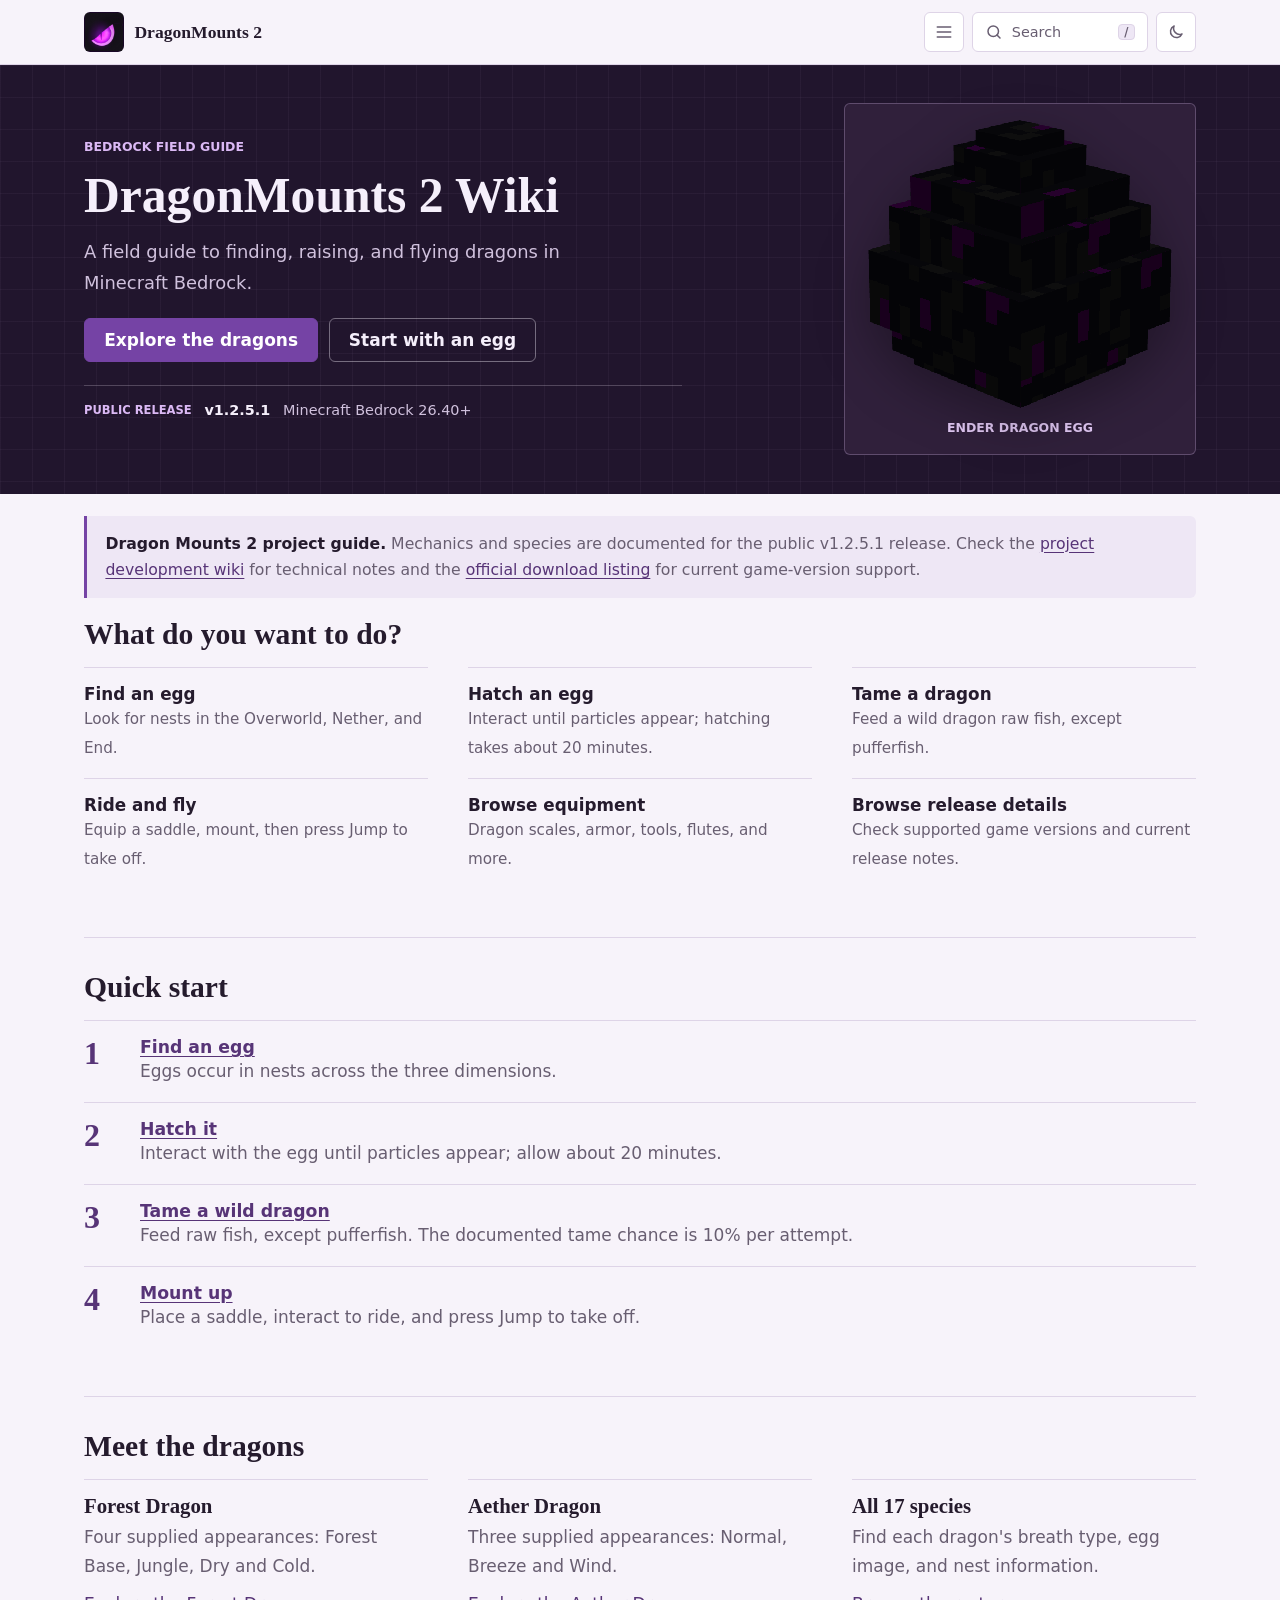
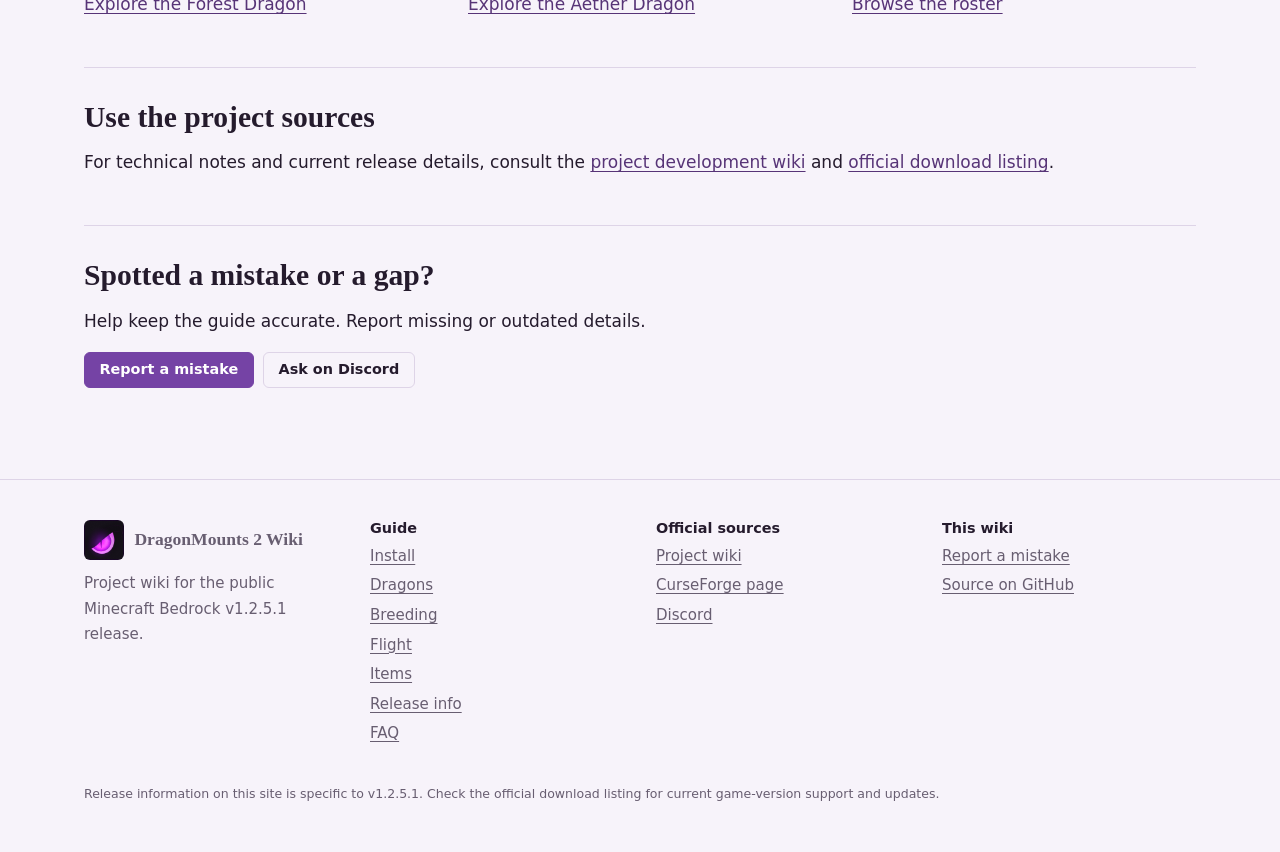
==== index.html @ d6474c30 "j" ====
<!DOCTYPE html>
<html lang="en-GB">
<head>
<meta charset="utf-8">
<meta name="viewport" content="width=device-width, initial-scale=1, viewport-fit=cover">
<title>DragonMounts 2 Wiki</title>
<meta name="description" content="Dragon Mounts 2 Bedrock 1.2.5.1 quick guide: find eggs, hatch and tame dragons, ride, and browse equipment.">
<meta name="theme-color" content="#21152d">
<link rel="icon" href="textures/pack_icon.png" type="image/png">

<script>try{var t=localStorage.getItem("dm2-theme");if(t==="dark"||t==="light")document.documentElement.setAttribute("data-theme",t)}catch(x){}</script>
<link rel="stylesheet" href="assets/style.css">
</head>
<body>
<a class="skip" href="#main">Skip to content</a>
<svg width="0" height="0" style="position:absolute" aria-hidden="true"><defs>
<symbol id="head" viewBox="0 0 160 120"><path d="M58 40C44 28 28 22 10 24c14 6 26 16 34 30z"/><path d="M80 38C70 22 56 12 40 8c12 10 20 24 24 38z"/><path d="M28 90C20 66 34 44 62 40c22-4 50 4 78 22 10 6 8 16-2 18l-26 2c-6 12-22 16-36 12-14 8-30 4-48-4z"/><path d="M30 92l-14 14 22-6zM46 98l-6 16 18-12z"/><path d="M86 52c10-8 26-4 36 6-12 2-26 0-36-6z" style="fill:var(--eyec,#fff)"/><ellipse cx="104" cy="55" rx="2.6" ry="5.5" transform="rotate(-62 104 55)" style="fill:#05090d"/><circle cx="138" cy="66" r="2" style="fill:var(--eyec,#fff)"/><path d="M82 80l50-8" fill="none" stroke="var(--eyec,#fff)" stroke-width="2" stroke-linecap="round"/></symbol>
<symbol id="i-core" viewBox="0 0 24 24"><circle cx="12" cy="12" r="8"/><path d="M12 7.5l3.5 4.5-3.5 4.5L8.5 12z"/></symbol>
<symbol id="i-scepter" viewBox="0 0 24 24"><path d="M4 20l9-9"/><path d="M17 3l4 4-4 4-4-4z"/></symbol>
<symbol id="i-flute" viewBox="0 0 24 24"><path d="M3 17L17 3l4 4L7 21z"/><path d="M9 15v.01M12 12v.01M15 9v.01"/></symbol>
<symbol id="i-shears" viewBox="0 0 24 24"><circle cx="6" cy="6" r="2.5"/><circle cx="6" cy="18" r="2.5"/><path d="M8 7.5L21 17M8 16.5L21 7"/></symbol>
<symbol id="i-chest" viewBox="0 0 24 24"><path d="M8 3L3 7l2 5 3-1v10h8V11l3 1 2-5-5-4c-1 2-2 3-4 3S9 5 8 3z"/></symbol>
<symbol id="i-feather" viewBox="0 0 24 24"><path d="M20 4C10 4 5 9 5 15l-2 6M5 16c7 0 13-4 15-12-4 2-8 2-11 5"/></symbol>
<symbol id="i-bone" viewBox="0 0 24 24"><path d="M8.5 15.5l7-7"/><circle cx="6.5" cy="14.5" r="2.2"/><circle cx="9.5" cy="17.5" r="2.2"/><circle cx="14.5" cy="6.5" r="2.2"/><circle cx="17.5" cy="9.5" r="2.2"/></symbol>
<symbol id="i-scale" viewBox="0 0 24 24"><path d="M12 3c4 0 8 3 8 8 0 5-4 9-8 10-4-1-8-5-8-10 0-5 4-8 8-8z"/><path d="M12 7v10"/></symbol>
<symbol id="i-disc" viewBox="0 0 24 24"><circle cx="12" cy="12" r="9"/><circle cx="12" cy="12" r="2.5"/><path d="M12 5a7 7 0 0 1 7 7"/></symbol>
<symbol id="i-egg" viewBox="0 0 24 24"><path d="M12 3c4 0 7 6 7 11 0 4-3 7-7 7s-7-3-7-7c0-5 3-11 7-11z"/><path d="M7.5 14c3 1.5 6 1.5 9 0"/></symbol>
<symbol id="i-wing" viewBox="0 0 24 24"><path d="M2 19C3 10 9 5 22 4c-1 4-3 6-6 7 2 0 3 0 5 0-2 4-6 6-10 6 1 0 2 0 3-1-4 0-8 1-12 3z"/></symbol>
<symbol id="i-follow" viewBox="0 0 24 24"><circle cx="6" cy="12" r="2.5"/><circle cx="17" cy="12" r="2.5"/><path d="M9 12h5M12 9l3 3-3 3"/></symbol>
</defs></svg>
<header class="site"><div class="wrap bar">
<a class="brand" href="index.html" aria-label="DragonMounts 2 Wiki, home"><img class="mark" src="textures/pack_icon.png" alt=""><span>DragonMounts 2</span></a>
<div class="tools">
<button class="ibtn menu-toggle" id="nav-toggle" type="button" aria-label="Open guide menu" aria-controls="nav-drawer" aria-expanded="false"><svg class="ico" viewBox="0 0 24 24" aria-hidden="true"><path d="M4 6h16M4 12h16M4 18h16"/></svg></button>
<button class="sbtn" id="sbtn" type="button" aria-label="Search the wiki"><svg class="ico" viewBox="0 0 24 24" aria-hidden="true"><circle cx="11" cy="11" r="7"/><path d="M20 20l-4-4"/></svg><span>Search</span><kbd>/</kbd></button>
<button class="ibtn" id="theme" type="button" aria-label="Switch between light and dark mode"><svg class="ico moon" viewBox="0 0 24 24" aria-hidden="true"><path d="M20 14.5A8 8 0 0 1 9.5 4a8 8 0 1 0 10.5 10.5z"/></svg><svg class="ico sun" viewBox="0 0 24 24" aria-hidden="true"><circle cx="12" cy="12" r="4"/><path d="M12 2v2M12 20v2M2 12h2M20 12h2M5 5l1.5 1.5M17.5 17.5L19 19M5 19l1.5-1.5M17.5 6.5L19 5"/></svg></button>
</div></div></header>
<dialog class="nav-drawer" id="nav-drawer" aria-labelledby="nav-title">
<div class="drawer-head"><b id="nav-title">Explore the wiki</b><button class="ibtn" id="nav-close" type="button" aria-label="Close guide menu"><svg class="ico" viewBox="0 0 24 24" aria-hidden="true"><path d="m6 6 12 12M18 6 6 18"/></svg></button></div>
<nav class="drawer-section" aria-label="Guide pages"><h2>Guides</h2><ul><li><a href="index.html" aria-current="page">Overview</a></li><li><a href="install.html">Install</a></li><li><a href="dragons.html">Dragons</a></li><li><a href="breeding.html">Breeding</a></li><li><a href="flight.html">Flight</a></li><li><a href="items.html">Items</a></li><li><a href="changelog.html">Release info</a></li><li><a href="faq.html">FAQ</a></li></ul></nav>
<section class="drawer-section"><h2>On this page</h2><ul><li><a href="#tasks">Choose a guide</a></li><li><a href="#quick-start">Quick start</a></li><li><a href="#meet">Meet the dragons</a></li><li><a href="#sources">Project resources</a></li><li><a href="#help">Contribute</a></li></ul></section>
</dialog>
<main id="main">
<section class="home-hero">
<div class="wrap home-hero-inner">
<div class="home-hero-copy">
<p class="eyebrow">BEDROCK FIELD GUIDE</p>
<h1>DragonMounts 2 Wiki</h1>
<p class="lede">A field guide to finding, raising, and flying dragons in Minecraft Bedrock.</p>
<div class="hero-actions"><a class="btn" href="dragons.html#species">Explore the dragons</a><a class="btn ghost" href="breeding.html#hatching">Start with an egg</a></div>
<p class="hero-release"><span>PUBLIC RELEASE</span><b>v1.2.5.1</b><span>Minecraft Bedrock 26.40+</span></p>
</div>
<figure class="home-hero-art"><img src="textures/dragon.egg/dragonmounts2.dragon_egg_ender.png" alt="Ender Dragon egg from the Dragon Mounts 2 pack" width="512" height="512"><figcaption>ENDER DRAGON EGG</figcaption></figure>
</div>
</section>
<div class="wrap home-note"><p class="note"><strong>Dragon Mounts 2 project guide.</strong> Mechanics and species are documented for the public v1.2.5.1 release. Check the <a href="https://github.com/DragonMounts-Team/DragonMounts2-Bedrock/wiki">project development wiki</a> for technical notes and the <a href="https://www.curseforge.com/minecraft-bedrock/addons/dragon-mounts-2/files/all">official download listing</a> for current game-version support.</p></div>
<div class="wrap" style="padding-bottom:1rem">
<h2 id="tasks"><a class="anchor" href="#tasks" aria-label="Link to this section">#</a>What do you want to do?</h2>
<div class="tasks"><a href="dragons.html#species"><b>Find an egg</b><span>Look for nests in the Overworld, Nether, and End.</span></a><a href="breeding.html#hatching"><b>Hatch an egg</b><span>Interact until particles appear; hatching takes about 20 minutes.</span></a><a href="breeding.html#taming"><b>Tame a dragon</b><span>Feed a wild dragon raw fish, except pufferfish.</span></a><a href="flight.html#controls"><b>Ride and fly</b><span>Equip a saddle, mount, then press Jump to take off.</span></a><a href="items.html"><b>Browse equipment</b><span>Dragon scales, armor, tools, flutes, and more.</span></a><a href="https://www.curseforge.com/minecraft-bedrock/addons/dragon-mounts-2/files/all"><b>Browse release details</b><span>Check supported game versions and current release notes.</span></a></div>

<h2 id="quick-start"><a class="anchor" href="#quick-start" aria-label="Link to this section">#</a>Quick start</h2>
<ol class="path"><li><div><b><a href="dragons.html#species">Find an egg</a></b><span>Eggs occur in nests across the three dimensions.</span></div></li><li><div><b><a href="breeding.html#hatching">Hatch it</a></b><span>Interact with the egg until particles appear; allow about 20 minutes.</span></div></li><li><div><b><a href="breeding.html#taming">Tame a wild dragon</a></b><span>Feed raw fish, except pufferfish. The documented tame chance is 10% per attempt.</span></div></li><li><div><b><a href="flight.html#controls">Mount up</a></b><span>Place a saddle, interact to ride, and press Jump to take off.</span></div></li></ol>

<h2 id="meet"><a class="anchor" href="#meet" aria-label="Link to this section">#</a>Meet the dragons</h2>
<div class="three">
<div><h3>Forest Dragon</h3><p>Four supplied appearances: Forest Base, Jungle, Dry and Cold.</p><a href="dragons.html#forest">Explore the Forest Dragon</a></div>
<div><h3>Aether Dragon</h3><p>Three supplied appearances: Normal, Breeze and Wind.</p><a href="dragons.html#aether">Explore the Aether Dragon</a></div>
<div><h3>All 17 species</h3><p>Find each dragon's breath type, egg image, and nest information.</p><a href="dragons.html#species">Browse the roster</a></div>
</div>

<h2 id="sources"><a class="anchor" href="#sources" aria-label="Link to this section">#</a>Use the project sources</h2>
<p>For technical notes and current release details, consult the <a href="https://github.com/DragonMounts-Team/DragonMounts2-Bedrock/wiki">project development wiki</a> and <a href="https://www.curseforge.com/minecraft-bedrock/addons/dragon-mounts-2/files/all">official download listing</a>.</p>

<h2 id="help"><a class="anchor" href="#help" aria-label="Link to this section">#</a>Spotted a mistake or a gap?</h2>
<p>Help keep the guide accurate. Report missing or outdated details.</p>
<p class="cta" style="margin-top:1rem"><span data-link="issues" hidden><a class="btn sm" href="#">Report a mistake</a></span> <span data-link="discord" hidden><a class="btn sm ghost" href="#">Ask on Discord</a></span></p>
</div>
</main>
<footer class="foot"><div class="wrap">
<div class="footgrid">
<div><a class="brand" href="index.html"><img class="mark" src="textures/pack_icon.png" alt=""><span>DragonMounts 2 Wiki</span></a><p>Project wiki for the public Minecraft Bedrock v1.2.5.1 release.</p></div>
<div><h4>Guide</h4><ul><li><a href="install.html">Install</a></li><li><a href="dragons.html">Dragons</a></li><li><a href="breeding.html">Breeding</a></li><li><a href="flight.html">Flight</a></li><li><a href="items.html">Items</a></li><li><a href="changelog.html">Release info</a></li><li><a href="faq.html">FAQ</a></li></ul></div>
<div><h4>Official sources</h4><ul>
<li><a href="https://github.com/DragonMounts-Team/DragonMounts2-Bedrock/wiki">Project wiki</a></li>
<li data-link="curseforge" hidden><a href="#">CurseForge page</a></li>
<li data-link="discord" hidden><a href="#">Discord</a></li></ul></div>
<div><h4>This wiki</h4><ul>
<li data-link="issues" hidden><a href="#">Report a mistake</a></li>
<li data-link="repo" hidden><a href="#">Source on GitHub</a></li></ul></div>
</div>
<small>Release information on this site is specific to v1.2.5.1. Check the official download listing for current game-version support and updates.</small>
</div></footer>
<div id="sx" hidden><div class="sbox" role="dialog" aria-modal="true" aria-label="Search the wiki"><input id="sq" type="search" placeholder="Search dragons, eggs, taming, riding, equipment" aria-label="Search the wiki" autocomplete="off"><div id="sres"></div><div class="sfoot">Arrow keys to move, Enter to open, Esc to close</div></div></div>
<script src="assets/config.js"></script>
<script src="assets/data.js"></script>
<script src="assets/app.js"></script>
</body>
</html>
---- assets/style.css ----
/* DragonMounts 2 Wiki: shared styles. No external fonts or libraries. */
:root{
  --bg:#f7f3fa;--panel:#fff;--soft:#eee7f5;--fg:#251b2d;--mute:#685e71;--line:#ded4e7;
  --a:#7543a5;--on-a:#fff;--at:color-mix(in srgb,var(--a) 62%,var(--fg));
  --serif:"Iowan Old Style","Palatino Linotype",Palatino,"Book Antiqua",Georgia,serif;
  --sans:ui-sans-serif,system-ui,-apple-system,"Segoe UI",Roboto,"Helvetica Neue",Arial,sans-serif;
  --r:6px;--hh:64px;color-scheme:light;
}
@media (prefers-color-scheme:dark){:root:not([data-theme]){--bg:#17131c;--panel:#211b29;--soft:#2b2435;--fg:#eee8f5;--mute:#bdb2c9;--line:#42364e;--a:#c393ed;--on-a:#23172b;color-scheme:dark}}
:root[data-theme="light"]{color-scheme:light}
:root[data-theme="dark"]{--bg:#17131c;--panel:#211b29;--soft:#2b2435;--fg:#eee8f5;--mute:#bdb2c9;--line:#42364e;--a:#c393ed;--on-a:#23172b;color-scheme:dark}

*,*::before,*::after{box-sizing:border-box;transition:background-color .22s ease,color .22s ease,border-color .22s ease,box-shadow .22s ease}
html{scroll-behavior:smooth;scroll-padding-top:calc(var(--hh) + 1.25rem);-webkit-text-size-adjust:100%}
body{margin:0;background:var(--bg);color:var(--fg);font:400 1.0625rem/1.7 var(--sans);-webkit-font-smoothing:antialiased}
[hidden]{display:none!important}
a{color:var(--at);text-underline-offset:.18em}
a:hover{color:var(--fg)}
:focus-visible{outline:2px solid var(--a);outline-offset:3px;border-radius:3px}
h1,h2,h3{font-family:var(--serif);margin:0;line-height:1.15;letter-spacing:0}
h2,h3{position:relative}
h2{font-size:1.85rem;font-weight:700;margin:3rem 0 .9rem;padding-top:2rem;border-top:1px solid var(--line)}
h2:first-child{margin-top:0;padding-top:0;border-top:0}
h3{font-size:1.3rem;font-weight:700;margin:2rem 0 .5rem}
p{margin:.7rem 0}
ul,ol{padding-left:1.3rem}
li{margin:.25rem 0}
.wrap{width:100%;max-width:72rem;margin:0 auto;padding-inline:max(1.25rem,env(safe-area-inset-left)) max(1.25rem,env(safe-area-inset-right))}
.skip{position:absolute;left:-999px;top:0;z-index:100;background:var(--a);color:var(--on-a);padding:.7rem 1rem;border-radius:0 0 var(--r) 0;font-weight:600}
.skip:focus{left:0}
.anchor{position:absolute;left:-1.2em;width:1em;color:var(--mute);text-decoration:none;opacity:0;font-family:var(--sans);font-weight:400;font-size:.8em;transition:opacity .15s}
h2:hover .anchor,h3:hover .anchor,.anchor:focus-visible{opacity:1}
mark{background:var(--a);color:var(--on-a);border-radius:3px;padding:0 2px}
.mute{color:var(--mute)}
.nd{color:var(--mute);font-style:italic}

/* ---------- site header ---------- */
.site{position:sticky;top:0;z-index:30;padding-top:env(safe-area-inset-top,0px);background:var(--bg);border-bottom:1px solid var(--line)}
.bar{display:flex;align-items:center;gap:.5rem 1rem;flex-wrap:wrap;min-height:var(--hh)}
.brand{display:flex;align-items:center;gap:.65rem;text-decoration:none;color:var(--fg);font:700 1.1rem var(--serif);flex:none}
.mark{width:40px;height:40px;border-radius:6px;object-fit:cover;flex:none}
.tools{display:flex;align-items:center;gap:.5rem;margin-left:auto}
.menu-toggle svg{width:20px;height:20px}
.nav-drawer{position:fixed;inset:0 0 0 auto;margin:0 0 0 auto;width:min(23rem,calc(100vw - 1rem));height:100%;max-height:100dvh;border:0;border-left:1px solid var(--line);padding:1.25rem;background:var(--panel);color:var(--fg);box-shadow:-1rem 0 3rem rgba(0,0,0,.24);overflow-y:auto}
.nav-drawer::backdrop{background:rgba(13,7,19,.62)}
.drawer-head{display:flex;align-items:center;justify-content:space-between;gap:1rem;padding-bottom:1rem;border-bottom:1px solid var(--line)}
.drawer-head b{font:700 1.15rem var(--serif)}
.drawer-section{margin-top:1.25rem}
.drawer-section h2{margin:0 0 .45rem;padding:0;border:0;color:var(--mute);font:700 .78rem var(--sans)}
.drawer-section ul{list-style:none;margin:0;padding:0}
.drawer-section li{margin:0}
.drawer-section a{display:block;padding:.55rem .65rem;border-radius:4px;color:var(--mute);text-decoration:none}
.drawer-section a:hover,.drawer-section a[aria-current="page"]{background:var(--soft);color:var(--fg)}
.sbtn,.ibtn{display:inline-flex;align-items:center;gap:.55rem;min-height:40px;border:1px solid var(--line);background:var(--panel);color:var(--mute);border-radius:var(--r);font:500 .9rem var(--sans);cursor:pointer}
.sbtn{padding:0 .75rem}
.ibtn{width:40px;justify-content:center}
.sbtn:hover,.ibtn:hover{color:var(--fg);border-color:var(--mute)}
.sbtn span,.sbtn kbd{display:none}
.sbtn kbd{font:600 .72rem var(--sans);border:1px solid var(--line);border-radius:4px;padding:0 .35rem;background:var(--soft)}
@media(min-width:760px){.sbtn span,.sbtn kbd{display:inline}.sbtn{min-width:11rem}.sbtn kbd{margin-left:auto}}
.ico{width:18px;height:18px;fill:none;stroke:currentColor;stroke-width:2;stroke-linecap:round;stroke-linejoin:round;flex:none}
.sun{display:none}
:root[data-theme="dark"] .sun{display:block}:root[data-theme="dark"] .moon{display:none}
@media (prefers-color-scheme:dark){:root:not([data-theme]) .sun{display:block}:root:not([data-theme]) .moon{display:none}}

/* ---------- page heading and layout ---------- */
.phead{padding:3rem 0 2rem;border-bottom:1px solid var(--line)}
.phead h1{font-size:2.7rem;font-weight:700}
.lede{color:var(--mute);font-size:1.18rem;max-width:40rem;margin-top:.9rem}
.layout{display:grid;gap:1.5rem;padding-block:2rem 1rem}
.layout>*{min-width:0}
.layout>article{width:100%;max-width:58rem;margin-inline:auto}
.home-hero{overflow:hidden;background-color:#21152d;background-image:linear-gradient(rgba(226,203,246,.045) 1px,transparent 1px),linear-gradient(90deg,rgba(226,203,246,.045) 1px,transparent 1px);background-size:32px 32px;color:#f5effb}
.home-hero-inner{display:grid;grid-template-columns:minmax(0,1.1fr) minmax(17rem,.9fr);align-items:center;gap:1.5rem;padding-block:2.4rem}
.home-hero-copy{min-width:0}
.home-hero h1{font-size:3.1rem}
.home-hero .lede{max-width:35rem;margin:.8rem 0 1.25rem;color:#d0c1dd;font-size:1.12rem}
.eyebrow{margin:0 0 .65rem;color:#dbb9f5;font-size:.78rem;font-weight:700}
.hero-actions{display:flex;flex-wrap:wrap;gap:.65rem}
.home-hero .btn.ghost{color:#f5effb;border-color:rgba(245,239,251,.4)}
.home-hero .btn.ghost:hover{border-color:#f5effb;color:#fff}
.hero-release{display:flex;flex-wrap:wrap;align-items:center;gap:.35rem .8rem;margin:1.4rem 0 0;padding-top:.8rem;border-top:1px solid rgba(245,239,251,.2);color:#d0c1dd;font-size:.9rem}
.hero-release span:first-child{font-size:.72rem;font-weight:700;color:#dbb9f5}
.hero-release b{color:#f5effb}
.home-hero-art{width:min(100%,22rem);aspect-ratio:1;justify-self:end;display:grid;grid-template-rows:minmax(0,1fr) auto;gap:.6rem;margin:0;padding:1rem;border:1px solid rgba(229,202,249,.26);border-radius:6px;background-color:#30203b;text-align:center}
.home-hero-art img{display:block;width:100%;height:100%;min-height:0;object-fit:contain;image-rendering:pixelated;filter:drop-shadow(0 1rem 1.6rem rgba(0,0,0,.32))}
.home-hero-art figcaption{color:#e1c8f4;font-size:.78rem;font-weight:700}
.home-note{padding-top:.2rem}
@media(max-width:900px){.home-hero-inner{grid-template-columns:1fr;gap:.8rem;padding-block:2rem}.home-hero-art{width:min(100%,22rem);justify-self:center}}
.wide{max-width:none!important}

/* ---------- components ---------- */
.note{margin:1.2rem 0;padding:.9rem 1.15rem;border-left:3px solid var(--a);background:var(--soft);border-radius:0 var(--r) var(--r) 0;color:var(--mute);font-size:.98rem}
.note p{margin:.3rem 0}.note strong{color:var(--fg)}
.tbl{overflow-x:auto;margin:1.2rem 0;border:1px solid var(--line);border-radius:var(--r);background:var(--panel)}
table{border-collapse:collapse;width:100%;font-size:.98rem}
th,td{text-align:left;padding:.75rem 1rem;border-top:1px solid var(--line);vertical-align:top}
thead th{border-top:0;background:var(--soft);font-weight:600;white-space:nowrap}
tbody th{font-weight:600;color:var(--mute);white-space:nowrap}
tr.hl td,tr.hl th{background:color-mix(in srgb,var(--a) 14%,var(--panel));color:var(--fg)}
.dragon-roster{min-width:46rem}
.dragon-roster th,.dragon-roster td{vertical-align:middle}
.dragon-roster th:first-child{width:10rem}
.dragon-roster td:nth-child(2){width:5rem}
.dragon-roster td:nth-child(3){width:8rem}
.dragon-roster-thumb{display:block;width:3.25rem;height:3.25rem;object-fit:contain;border:1px solid var(--line);border-radius:4px;background:var(--soft)}
.source-line{margin-top:1rem;color:var(--mute);font-size:.92rem}
dl.facts{display:grid;grid-template-columns:max-content minmax(0,1fr);margin:1rem 0;border:1px solid var(--line);border-radius:var(--r);background:var(--panel)}
dl.facts dt,dl.facts dd{margin:0;padding:.75rem 1rem;border-top:1px solid var(--line)}
dl.facts dt:first-of-type,dl.facts dt:first-of-type+dd{border-top:0}
dl.facts dt{color:var(--mute);padding-right:2rem}
dl.facts dd{font-weight:500}
.panel{background:var(--panel);border:1px solid var(--line);border-radius:var(--r);padding:1.25rem 1.4rem;margin:1.2rem 0}
.panel>h3:first-child{margin-top:0}
.btn{display:inline-flex;align-items:center;min-height:44px;padding:0 1.2rem;border-radius:var(--r);background:var(--a);color:var(--on-a);font-weight:600;text-decoration:none;border:1px solid var(--a)}
.btn:hover{color:var(--on-a);filter:brightness(1.06)}
.btn.ghost{background:transparent;color:var(--fg);border-color:var(--line)}
.btn.ghost:hover{border-color:var(--mute);color:var(--fg)}
.btn.sm{min-height:36px;font-size:.9rem;padding:0 .9rem}

/* accordions */
details.q{background:var(--panel);border:1px solid var(--line);border-radius:var(--r);margin:.5rem 0}
details.q>summary{cursor:pointer;padding:.95rem 1.2rem;font:600 1.02rem var(--sans);list-style:none;display:flex;align-items:center;gap:.8rem}
details.q>summary::-webkit-details-marker{display:none}
details.q>summary::after{content:"+";margin-left:auto;font-weight:500;font-size:1.3rem;line-height:1;color:var(--mute)}
details.q[open]>summary::after{content:"\2212"}
details.q>summary .n{margin-left:auto;margin-right:.2rem;background:var(--soft);border:1px solid var(--line);border-radius:999px;padding:0 .6rem;font:600 .78rem var(--sans);color:var(--mute)}
details.q>summary .n+*{margin-left:0}
details.q>summary:has(.n)::after{margin-left:0}
details.q .body{padding:0 1.2rem 1.05rem;color:var(--mute)}
details.q .body p{margin:.3rem 0}
details.q ul{margin:0;padding:0 1.2rem 1rem 2.4rem;color:var(--mute)}

/* search / filter bars */
.finder{display:flex;flex-wrap:wrap;gap:.6rem;margin:1.3rem 0 .8rem;align-items:center}
.finder input[type=search]{flex:1 1 15rem;font:inherit;padding:.75rem 1rem;border-radius:var(--r);border:1px solid var(--line);background:var(--panel);color:var(--fg);min-height:46px}
.chipset{display:flex;flex-wrap:wrap;gap:.4rem;margin:.4rem 0}
.chipset button{font:500 .88rem var(--sans);padding:.4rem .9rem;border-radius:999px;border:1px solid var(--line);background:var(--panel);color:var(--mute);cursor:pointer;min-height:38px}
.chipset button:hover{color:var(--fg)}
.chipset button[aria-pressed="true"]{background:var(--fg);color:var(--bg);border-color:var(--fg)}
.count{color:var(--mute);font-size:.92rem;margin:.9rem 0}
.empty{padding:1.2rem;border:1px dashed var(--line);border-radius:var(--r);color:var(--mute)}

/* home: tasks + path */
.tasks{display:grid;grid-template-columns:repeat(auto-fit,minmax(17rem,1fr));gap:0 2.5rem;margin:1rem 0}
.tasks a{display:block;padding:1rem 0;border-top:1px solid var(--line);text-decoration:none;color:var(--fg)}
.tasks a b{display:block;font:650 1.05rem var(--sans)}
.tasks a span{color:var(--mute);font-size:.95rem}
.tasks a:hover b{color:var(--at);text-decoration:underline;text-underline-offset:.2em}
ol.path{list-style:none;padding:0;margin:1rem 0;counter-reset:p}
ol.path li{counter-increment:p;display:grid;grid-template-columns:3rem 1fr;gap:0 .5rem;padding:1rem 0;border-top:1px solid var(--line);margin:0}
ol.path li::before{content:counter(p);font:700 2rem/1 var(--serif);color:var(--at)}
ol.path b{display:block;font:650 1.08rem var(--sans)}
ol.path span{color:var(--mute)}
.three{display:grid;gap:1.5rem 2.5rem;grid-template-columns:repeat(auto-fit,minmax(15rem,1fr));margin:1rem 0}
.three>div{border-top:1px solid var(--line);padding-top:.9rem}
.three h3{margin:0 0 .3rem}.three p{color:var(--mute);margin:.2rem 0 .6rem}
.cta{display:flex;flex-wrap:wrap;gap:.6rem;margin-top:1.6rem}
.release-strip{display:flex;flex-wrap:wrap;align-items:center;gap:.45rem 1rem;margin:1.35rem 0;padding:.8rem 0;border-block:1px solid var(--line)}
.release-strip span:first-child{font:700 .72rem var(--sans);color:var(--mute)}
.release-strip b{font:700 1.1rem var(--serif)}
.release-strip span:nth-of-type(2){color:var(--mute);font-size:.92rem}
.release-strip a{margin-left:auto;font-size:.92rem;font-weight:600}

/* ---------- Dragon appearance galleries ---------- */
.dragon-showcase{margin:1.2rem 0 2.5rem;padding:1.25rem 1.4rem 1rem;border:1px solid var(--line);border-radius:var(--r);background:var(--panel)}
.dragon-showcase-head{display:flex;flex-wrap:wrap;align-items:baseline;justify-content:space-between;gap:.3rem 1rem}
.dragon-showcase-head b{font:700 1.2rem var(--serif)}
.dragon-showcase-head span,.dragon-gallery figcaption span{color:var(--mute);font-size:.9rem}
.dragon-gallery{display:grid;grid-template-columns:repeat(2,minmax(0,1fr));gap:1rem 1.25rem;margin-top:1rem}
.dragon-gallery figure{min-width:0;margin:0}
.dragon-gallery img{display:block;width:100%;height:auto;aspect-ratio:818/392;object-fit:contain;border:1px solid var(--line);border-radius:4px;background:color-mix(in srgb,#8153a6 12%,var(--soft))}
.dragon-gallery figcaption{display:flex;flex-direction:column;gap:.1rem;padding:.55rem .2rem 0}
.dragon-gallery figcaption b{font:650 .98rem var(--sans)}
.dragon-caption{margin:.9rem 0 0;padding-top:.8rem;border-top:1px solid var(--line);color:var(--mute);font-size:.92rem}
@media(max-width:480px){.dragon-gallery{grid-template-columns:1fr}}

/* ---------- items ---------- */
.items{display:grid;grid-template-columns:repeat(auto-fill,minmax(15.5rem,1fr));gap:.75rem;margin:1rem 0;padding:0;list-style:none}
.item{display:flex;gap:.9rem;background:var(--panel);border:1px solid var(--line);border-radius:var(--r);padding:1rem 1.1rem;margin:0}
.item svg{flex:none;width:2.2rem;height:2.2rem;padding:.4rem;border-radius:var(--r);background:var(--soft);fill:none;stroke:var(--at);stroke-width:1.7;stroke-linecap:round;stroke-linejoin:round}
.item b{display:block;font:650 1rem/1.3 var(--sans)}
.item p{margin:.3rem 0 0;color:var(--mute);font-size:.92rem;line-height:1.5}

/* ---------- install ---------- */
.prog{height:6px;background:var(--soft);border:1px solid var(--line);border-radius:3px;overflow:hidden}
#pbar{display:block;height:100%;width:0;background:var(--a);transition:width .3s}
#ptxt{color:var(--mute);font-size:.92rem;margin:.6rem 0 0}
.steps{list-style:none;padding:0;margin:1rem 0 0;counter-reset:n}
.steps li{counter-increment:n;border-top:1px solid var(--line);margin:0}
.steps label{display:flex;gap:.9rem;align-items:flex-start;padding:1rem 0;cursor:pointer}
.steps input{accent-color:var(--a);width:1.2rem;height:1.2rem;margin:.28rem 0 0;flex:none}
.steps span::before{content:counter(n) ". ";font-weight:700}
.steps input:checked+span{color:var(--mute);text-decoration:line-through}
.steps small{display:block;color:var(--mute);font-size:.92rem;text-decoration:none}

/* ---------- footer ---------- */
.foot{margin-top:4rem;padding:2.5rem 0 3rem;border-top:1px solid var(--line);color:var(--mute);font-size:.94rem}
.footgrid{display:grid;gap:2rem;grid-template-columns:repeat(auto-fit,minmax(11rem,1fr))}
.foot h4{margin:0 0 .5rem;font:600 .9rem var(--sans);color:var(--fg)}
.foot ul{list-style:none;margin:0;padding:0}
.foot li{margin:.25rem 0}
.foot a{color:var(--mute)}.foot a:hover{color:var(--fg)}
.foot .brand{margin-bottom:.6rem}
.foot small{display:block;margin-top:2rem}

/* ---------- search dialog ---------- */
#sx{position:fixed;inset:0;z-index:60;background:rgba(5,8,12,.62);display:flex;justify-content:center;align-items:flex-start;padding:10vh 1rem 1rem}
.sbox{width:100%;max-width:38rem;background:var(--panel);border:1px solid var(--line);border-radius:10px;overflow:hidden;box-shadow:0 24px 60px rgba(0,0,0,.4)}
#sq{width:100%;border:0;border-bottom:1px solid var(--line);background:none;color:var(--fg);font:inherit;font-size:1.08rem;padding:1.05rem 1.2rem;outline:none}
#sres{max-height:55vh;overflow:auto}
#sres a{display:flex;justify-content:space-between;gap:1rem;color:var(--fg);text-decoration:none;padding:.75rem 1.2rem;border-bottom:1px solid var(--line)}
#sres a:hover,#sres a:focus-visible{background:var(--soft);outline:0}
#sres small{color:var(--mute);flex:none}
#sres p{padding:1rem 1.2rem;color:var(--mute);margin:0}
.sfoot{padding:.55rem 1.2rem;font-size:.82rem;color:var(--mute);border-top:1px solid var(--line)}

@media(prefers-reduced-motion:reduce){html{scroll-behavior:auto}*,*::before,*::after{transition:none!important}}
@media print{.site,.nav-drawer,.menu-toggle,.foot,.finder,.chipset,.skip{display:none!important}body{background:#fff;color:#000}details.q .body{display:block}}

@media(max-width:560px){h2{font-size:1.55rem}.phead h1{font-size:2.25rem}.home-hero h1{font-size:2.4rem}.release-strip a{margin-left:0}dl.facts{grid-template-columns:1fr}dl.facts dt{padding-bottom:0;border-top:1px solid var(--line)!important}dl.facts dd{border-top:0!important;padding-top:.2rem}dl.facts dt:first-of-type{border-top:0!important}}
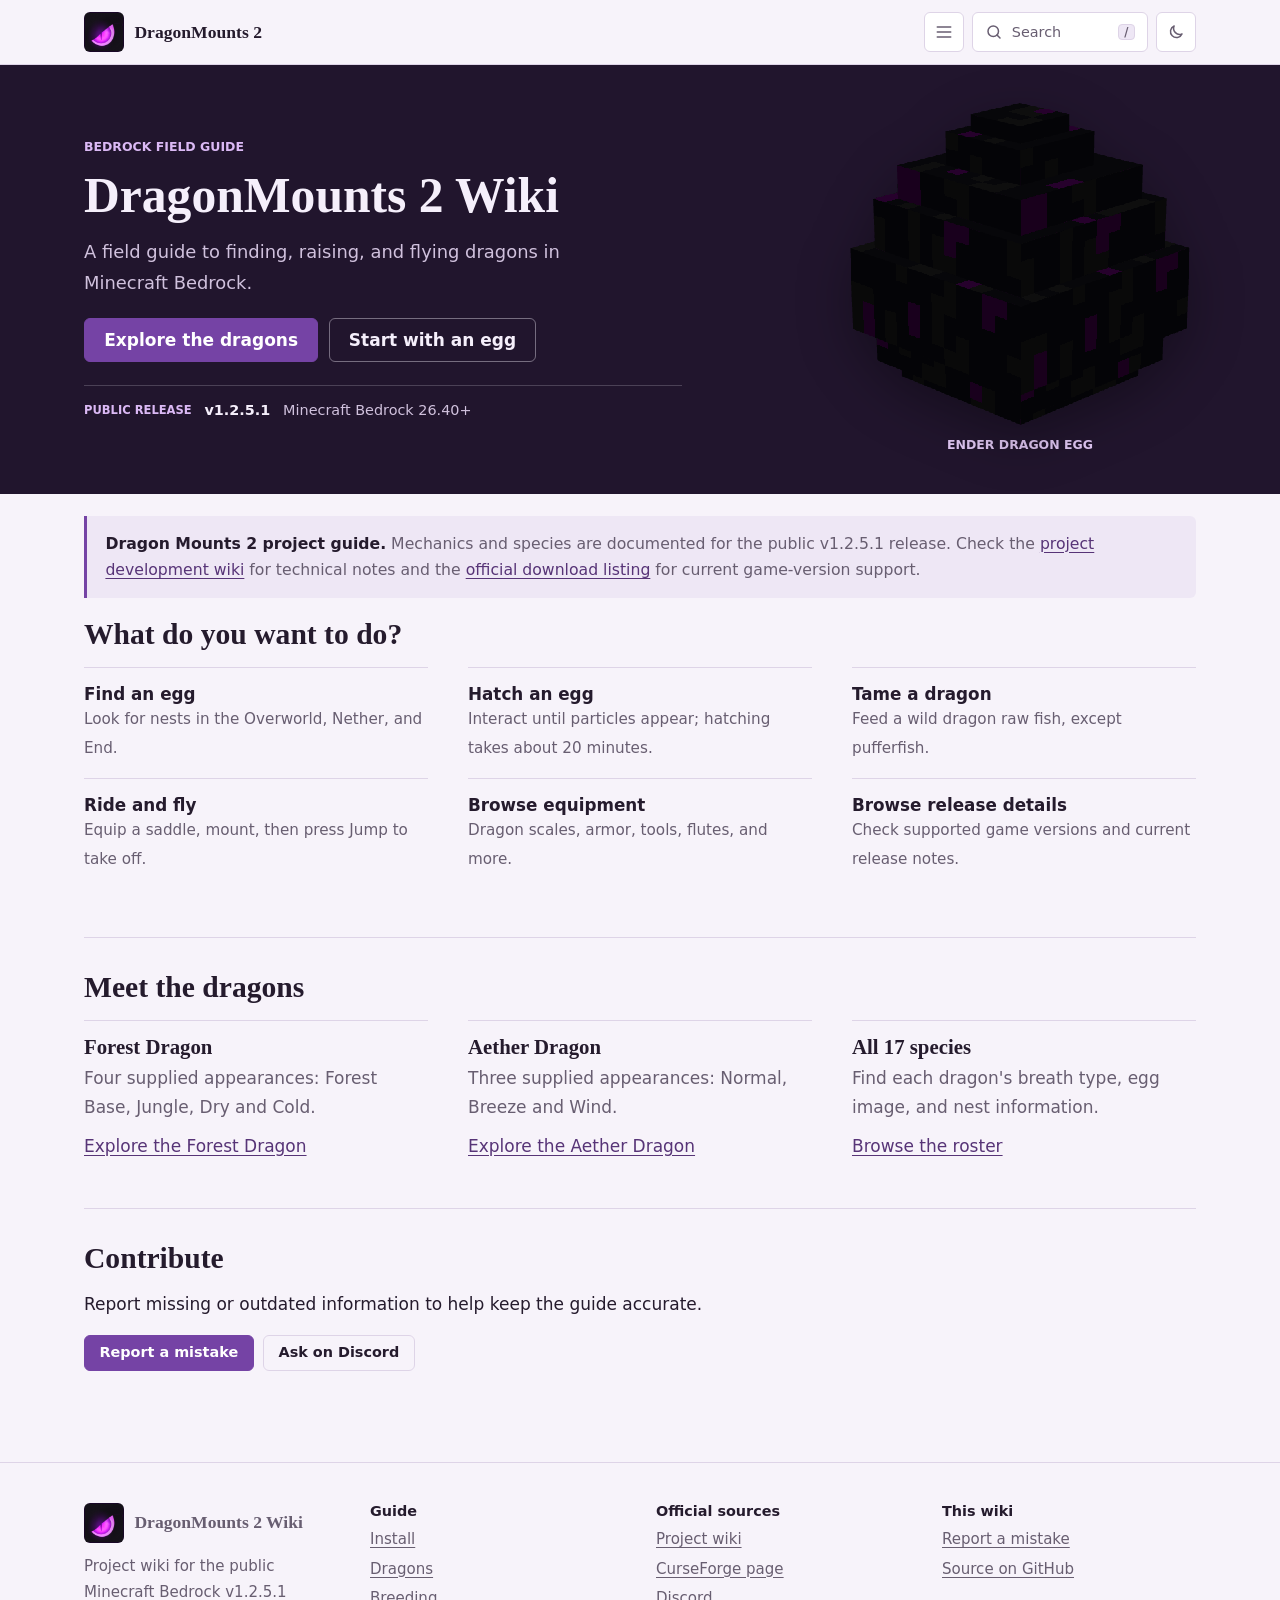
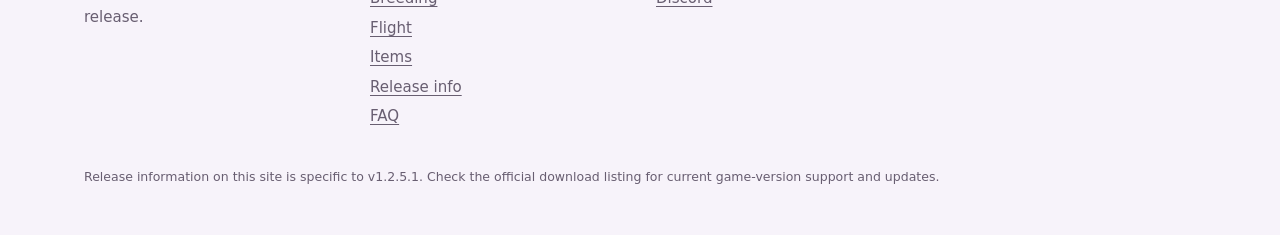
==== commit 0646e653: "peak" ====
--- a/index.html
+++ b/index.html
@@ -4,7 +4,7 @@
 <meta charset="utf-8">
 <meta name="viewport" content="width=device-width, initial-scale=1, viewport-fit=cover">
 <title>DragonMounts 2 Wiki</title>
-<meta name="description" content="Dragon Mounts 2 Bedrock 1.2.5.1 quick guide: find eggs, hatch and tame dragons, ride, and browse equipment.">
+<meta name="description" content="Dragon Mounts 2 Bedrock 1.2.5.1 guide: find eggs, hatch and tame dragons, ride, and browse equipment.">
 <meta name="theme-color" content="#21152d">
 <link rel="icon" href="textures/pack_icon.png" type="image/png">
 
@@ -38,7 +38,7 @@
 <dialog class="nav-drawer" id="nav-drawer" aria-labelledby="nav-title">
 <div class="drawer-head"><b id="nav-title">Explore the wiki</b><button class="ibtn" id="nav-close" type="button" aria-label="Close guide menu"><svg class="ico" viewBox="0 0 24 24" aria-hidden="true"><path d="m6 6 12 12M18 6 6 18"/></svg></button></div>
 <nav class="drawer-section" aria-label="Guide pages"><h2>Guides</h2><ul><li><a href="index.html" aria-current="page">Overview</a></li><li><a href="install.html">Install</a></li><li><a href="dragons.html">Dragons</a></li><li><a href="breeding.html">Breeding</a></li><li><a href="flight.html">Flight</a></li><li><a href="items.html">Items</a></li><li><a href="changelog.html">Release info</a></li><li><a href="faq.html">FAQ</a></li></ul></nav>
-<section class="drawer-section"><h2>On this page</h2><ul><li><a href="#tasks">Choose a guide</a></li><li><a href="#quick-start">Quick start</a></li><li><a href="#meet">Meet the dragons</a></li><li><a href="#sources">Project resources</a></li><li><a href="#help">Contribute</a></li></ul></section>
+<section class="drawer-section"><h2>On this page</h2><ul><li><a href="#tasks">Browse the guide</a></li><li><a href="#meet">Meet the dragons</a></li><li><a href="#help">Contribute</a></li></ul></section>
 </dialog>
 <main id="main">
 <section class="home-hero">
@@ -58,9 +58,6 @@
 <h2 id="tasks"><a class="anchor" href="#tasks" aria-label="Link to this section">#</a>What do you want to do?</h2>
 <div class="tasks"><a href="dragons.html#species"><b>Find an egg</b><span>Look for nests in the Overworld, Nether, and End.</span></a><a href="breeding.html#hatching"><b>Hatch an egg</b><span>Interact until particles appear; hatching takes about 20 minutes.</span></a><a href="breeding.html#taming"><b>Tame a dragon</b><span>Feed a wild dragon raw fish, except pufferfish.</span></a><a href="flight.html#controls"><b>Ride and fly</b><span>Equip a saddle, mount, then press Jump to take off.</span></a><a href="items.html"><b>Browse equipment</b><span>Dragon scales, armor, tools, flutes, and more.</span></a><a href="https://www.curseforge.com/minecraft-bedrock/addons/dragon-mounts-2/files/all"><b>Browse release details</b><span>Check supported game versions and current release notes.</span></a></div>
 
-<h2 id="quick-start"><a class="anchor" href="#quick-start" aria-label="Link to this section">#</a>Quick start</h2>
-<ol class="path"><li><div><b><a href="dragons.html#species">Find an egg</a></b><span>Eggs occur in nests across the three dimensions.</span></div></li><li><div><b><a href="breeding.html#hatching">Hatch it</a></b><span>Interact with the egg until particles appear; allow about 20 minutes.</span></div></li><li><div><b><a href="breeding.html#taming">Tame a wild dragon</a></b><span>Feed raw fish, except pufferfish. The documented tame chance is 10% per attempt.</span></div></li><li><div><b><a href="flight.html#controls">Mount up</a></b><span>Place a saddle, interact to ride, and press Jump to take off.</span></div></li></ol>
-
 <h2 id="meet"><a class="anchor" href="#meet" aria-label="Link to this section">#</a>Meet the dragons</h2>
 <div class="three">
 <div><h3>Forest Dragon</h3><p>Four supplied appearances: Forest Base, Jungle, Dry and Cold.</p><a href="dragons.html#forest">Explore the Forest Dragon</a></div>
@@ -68,11 +65,8 @@
 <div><h3>All 17 species</h3><p>Find each dragon's breath type, egg image, and nest information.</p><a href="dragons.html#species">Browse the roster</a></div>
 </div>
 
-<h2 id="sources"><a class="anchor" href="#sources" aria-label="Link to this section">#</a>Use the project sources</h2>
-<p>For technical notes and current release details, consult the <a href="https://github.com/DragonMounts-Team/DragonMounts2-Bedrock/wiki">project development wiki</a> and <a href="https://www.curseforge.com/minecraft-bedrock/addons/dragon-mounts-2/files/all">official download listing</a>.</p>
-
-<h2 id="help"><a class="anchor" href="#help" aria-label="Link to this section">#</a>Spotted a mistake or a gap?</h2>
-<p>Help keep the guide accurate. Report missing or outdated details.</p>
+<h2 id="help"><a class="anchor" href="#help" aria-label="Link to this section">#</a>Contribute</h2>
+<p>Report missing or outdated information to help keep the guide accurate.</p>
 <p class="cta" style="margin-top:1rem"><span data-link="issues" hidden><a class="btn sm" href="#">Report a mistake</a></span> <span data-link="discord" hidden><a class="btn sm ghost" href="#">Ask on Discord</a></span></p>
 </div>
 </main>
--- a/assets/style.css
+++ b/assets/style.css
@@ -10,10 +10,11 @@
 :root[data-theme="light"]{color-scheme:light}
 :root[data-theme="dark"]{--bg:#17131c;--panel:#211b29;--soft:#2b2435;--fg:#eee8f5;--mute:#bdb2c9;--line:#42364e;--a:#c393ed;--on-a:#23172b;color-scheme:dark}
 
-*,*::before,*::after{box-sizing:border-box;transition:background-color .22s ease,color .22s ease,border-color .22s ease,box-shadow .22s ease}
+*,*::before,*::after{box-sizing:border-box}
 html{scroll-behavior:smooth;scroll-padding-top:calc(var(--hh) + 1.25rem);-webkit-text-size-adjust:100%}
 body{margin:0;background:var(--bg);color:var(--fg);font:400 1.0625rem/1.7 var(--sans);-webkit-font-smoothing:antialiased}
 [hidden]{display:none!important}
+.theme-transitioning,.theme-transitioning *,.theme-transitioning *::before,.theme-transitioning *::after{transition:background-color .32s ease,color .32s ease,border-color .32s ease,box-shadow .32s ease}
 a{color:var(--at);text-underline-offset:.18em}
 a:hover{color:var(--fg)}
 :focus-visible{outline:2px solid var(--a);outline-offset:3px;border-radius:3px}
@@ -42,6 +43,8 @@
 .tools{display:flex;align-items:center;gap:.5rem;margin-left:auto}
 .menu-toggle svg{width:20px;height:20px}
 .nav-drawer{position:fixed;inset:0 0 0 auto;margin:0 0 0 auto;width:min(23rem,calc(100vw - 1rem));height:100%;max-height:100dvh;border:0;border-left:1px solid var(--line);padding:1.25rem;background:var(--panel);color:var(--fg);box-shadow:-1rem 0 3rem rgba(0,0,0,.24);overflow-y:auto}
+@keyframes drawer-enter{from{opacity:.75;transform:translateX(1rem)}to{opacity:1;transform:translateX(0)}}
+.nav-drawer[open]{animation:drawer-enter .22s ease-out both}
 .nav-drawer::backdrop{background:rgba(13,7,19,.62)}
 .drawer-head{display:flex;align-items:center;justify-content:space-between;gap:1rem;padding-bottom:1rem;border-bottom:1px solid var(--line)}
 .drawer-head b{font:700 1.15rem var(--serif)}
@@ -54,14 +57,18 @@
 .sbtn,.ibtn{display:inline-flex;align-items:center;gap:.55rem;min-height:40px;border:1px solid var(--line);background:var(--panel);color:var(--mute);border-radius:var(--r);font:500 .9rem var(--sans);cursor:pointer}
 .sbtn{padding:0 .75rem}
 .ibtn{width:40px;justify-content:center}
+.ibtn#theme{position:relative;overflow:hidden}
+.ibtn#theme .ico{position:absolute;inset:0;margin:auto;transition:transform .28s cubic-bezier(.2,.8,.2,1),opacity .18s ease}
 .sbtn:hover,.ibtn:hover{color:var(--fg);border-color:var(--mute)}
 .sbtn span,.sbtn kbd{display:none}
 .sbtn kbd{font:600 .72rem var(--sans);border:1px solid var(--line);border-radius:4px;padding:0 .35rem;background:var(--soft)}
 @media(min-width:760px){.sbtn span,.sbtn kbd{display:inline}.sbtn{min-width:11rem}.sbtn kbd{margin-left:auto}}
 .ico{width:18px;height:18px;fill:none;stroke:currentColor;stroke-width:2;stroke-linecap:round;stroke-linejoin:round;flex:none}
-.sun{display:none}
-:root[data-theme="dark"] .sun{display:block}:root[data-theme="dark"] .moon{display:none}
-@media (prefers-color-scheme:dark){:root:not([data-theme]) .sun{display:block}:root:not([data-theme]) .moon{display:none}}
+.sun{opacity:0;transform:rotate(-45deg) scale(.65)}
+:root[data-theme="dark"] .sun{opacity:1;transform:rotate(0) scale(1)}
+:root[data-theme="dark"] .moon{opacity:0;transform:rotate(45deg) scale(.65)}
+:root[data-theme="light"] .moon{opacity:1;transform:rotate(0) scale(1)}
+@media (prefers-color-scheme:dark){:root:not([data-theme]) .sun{opacity:1;transform:rotate(0) scale(1)}:root:not([data-theme]) .moon{opacity:0;transform:rotate(45deg) scale(.65)}}
 
 /* ---------- page heading and layout ---------- */
 .phead{padding:3rem 0 2rem;border-bottom:1px solid var(--line)}
@@ -70,7 +77,7 @@
 .layout{display:grid;gap:1.5rem;padding-block:2rem 1rem}
 .layout>*{min-width:0}
 .layout>article{width:100%;max-width:58rem;margin-inline:auto}
-.home-hero{overflow:hidden;background-color:#21152d;background-image:linear-gradient(rgba(226,203,246,.045) 1px,transparent 1px),linear-gradient(90deg,rgba(226,203,246,.045) 1px,transparent 1px);background-size:32px 32px;color:#f5effb}
+.home-hero{overflow:hidden;background:#21152d;color:#f5effb}
 .home-hero-inner{display:grid;grid-template-columns:minmax(0,1.1fr) minmax(17rem,.9fr);align-items:center;gap:1.5rem;padding-block:2.4rem}
 .home-hero-copy{min-width:0}
 .home-hero h1{font-size:3.1rem}
@@ -82,11 +89,11 @@
 .hero-release{display:flex;flex-wrap:wrap;align-items:center;gap:.35rem .8rem;margin:1.4rem 0 0;padding-top:.8rem;border-top:1px solid rgba(245,239,251,.2);color:#d0c1dd;font-size:.9rem}
 .hero-release span:first-child{font-size:.72rem;font-weight:700;color:#dbb9f5}
 .hero-release b{color:#f5effb}
-.home-hero-art{width:min(100%,22rem);aspect-ratio:1;justify-self:end;display:grid;grid-template-rows:minmax(0,1fr) auto;gap:.6rem;margin:0;padding:1rem;border:1px solid rgba(229,202,249,.26);border-radius:6px;background-color:#30203b;text-align:center}
+.home-hero-art{width:min(100%,22rem);aspect-ratio:1;justify-self:end;display:grid;grid-template-rows:minmax(0,1fr) auto;gap:.6rem;margin:0;padding:0;text-align:center}
 .home-hero-art img{display:block;width:100%;height:100%;min-height:0;object-fit:contain;image-rendering:pixelated;filter:drop-shadow(0 1rem 1.6rem rgba(0,0,0,.32))}
 .home-hero-art figcaption{color:#e1c8f4;font-size:.78rem;font-weight:700}
 .home-note{padding-top:.2rem}
-@media(max-width:900px){.home-hero-inner{grid-template-columns:1fr;gap:.8rem;padding-block:2rem}.home-hero-art{width:min(100%,22rem);justify-self:center}}
+@media(max-width:700px){.home-hero-inner{grid-template-columns:1fr;gap:.8rem;padding-block:1.5rem}.home-hero-art{grid-row:1;width:min(100%,10rem);justify-self:center}.home-hero-copy{grid-row:2;text-align:center}.home-hero .lede{margin-inline:auto}.hero-actions,.hero-release{justify-content:center}}
 .wide{max-width:none!important}
 
 /* ---------- components ---------- */
@@ -162,18 +169,23 @@
 .release-strip span:nth-of-type(2){color:var(--mute);font-size:.92rem}
 .release-strip a{margin-left:auto;font-size:.92rem;font-weight:600}
 
-/* ---------- Dragon appearance galleries ---------- */
-.dragon-showcase{margin:1.2rem 0 2.5rem;padding:1.25rem 1.4rem 1rem;border:1px solid var(--line);border-radius:var(--r);background:var(--panel)}
-.dragon-showcase-head{display:flex;flex-wrap:wrap;align-items:baseline;justify-content:space-between;gap:.3rem 1rem}
-.dragon-showcase-head b{font:700 1.2rem var(--serif)}
-.dragon-showcase-head span,.dragon-gallery figcaption span{color:var(--mute);font-size:.9rem}
-.dragon-gallery{display:grid;grid-template-columns:repeat(2,minmax(0,1fr));gap:1rem 1.25rem;margin-top:1rem}
-.dragon-gallery figure{min-width:0;margin:0}
-.dragon-gallery img{display:block;width:100%;height:auto;aspect-ratio:818/392;object-fit:contain;border:1px solid var(--line);border-radius:4px;background:color-mix(in srgb,#8153a6 12%,var(--soft))}
-.dragon-gallery figcaption{display:flex;flex-direction:column;gap:.1rem;padding:.55rem .2rem 0}
-.dragon-gallery figcaption b{font:650 .98rem var(--sans)}
-.dragon-caption{margin:.9rem 0 0;padding-top:.8rem;border-top:1px solid var(--line);color:var(--mute);font-size:.92rem}
-@media(max-width:480px){.dragon-gallery{grid-template-columns:1fr}}
+/* ---------- Dragon appearance explorer ---------- */
+.appearance-explorer{max-width:52rem;margin:1rem auto 3rem}
+.appearance-anchor{display:block;scroll-margin-top:calc(var(--hh) + 1rem)}
+.appearance-toolbar{display:flex;align-items:end;justify-content:space-between;gap:1rem;margin-bottom:.8rem}
+.appearance-toolbar label{display:grid;gap:.35rem;color:var(--mute);font-size:.84rem;font-weight:600}
+.appearance-toolbar select{min-width:13rem;min-height:42px;padding:.5rem 2.2rem .5rem .75rem;border:1px solid var(--line);border-radius:4px;background:var(--panel);color:var(--fg);font:500 .98rem var(--sans)}
+.appearance-stage{display:grid;grid-template-rows:minmax(0,1fr) auto;gap:.6rem;margin:0;touch-action:pan-y;user-select:none}
+.appearance-stage img{display:block;width:100%;height:auto;max-height:27rem;aspect-ratio:818/392;object-fit:contain;background:var(--soft);transition:opacity .14s ease}
+.appearance-stage img.is-loading{opacity:.35}
+.appearance-stage figcaption{display:flex;justify-content:space-between;align-items:baseline;gap:1rem;padding:.1rem 0 .65rem;border-bottom:1px solid var(--line)}
+.appearance-stage figcaption b{font:650 1rem var(--sans)}
+.appearance-stage figcaption span{color:var(--mute);font-size:.9rem}
+.appearance-navigation{display:flex;align-items:center;justify-content:center;gap:1rem;padding-top:.65rem}
+.appearance-navigation output{min-width:5rem;text-align:center;color:var(--mute);font-size:.88rem;font-variant-numeric:tabular-nums}
+.appearance-navigation button:disabled{opacity:.4;cursor:default}
+.appearance-navigation button:not(:disabled):hover{color:var(--fg);border-color:var(--a)}
+@media(max-width:480px){.appearance-toolbar select{min-width:0;width:100%}.appearance-stage img{max-height:20rem}}
 
 /* ---------- items ---------- */
 .items{display:grid;grid-template-columns:repeat(auto-fill,minmax(15.5rem,1fr));gap:.75rem;margin:1rem 0;padding:0;list-style:none}
@@ -215,7 +227,9 @@
 #sres p{padding:1rem 1.2rem;color:var(--mute);margin:0}
 .sfoot{padding:.55rem 1.2rem;font-size:.82rem;color:var(--mute);border-top:1px solid var(--line)}
 
-@media(prefers-reduced-motion:reduce){html{scroll-behavior:auto}*,*::before,*::after{transition:none!important}}
+@keyframes page-enter{from{opacity:.75;transform:translateY(5px)}to{opacity:1;transform:translateY(0)}}
+@media(prefers-reduced-motion:no-preference){main{animation:page-enter .28s ease-out both}}
+@media(prefers-reduced-motion:reduce){html{scroll-behavior:auto}*,*::before,*::after{transition:none!important;animation:none!important}}
 @media print{.site,.nav-drawer,.menu-toggle,.foot,.finder,.chipset,.skip{display:none!important}body{background:#fff;color:#000}details.q .body{display:block}}
 
 @media(max-width:560px){h2{font-size:1.55rem}.phead h1{font-size:2.25rem}.home-hero h1{font-size:2.4rem}.release-strip a{margin-left:0}dl.facts{grid-template-columns:1fr}dl.facts dt{padding-bottom:0;border-top:1px solid var(--line)!important}dl.facts dd{border-top:0!important;padding-top:.2rem}dl.facts dt:first-of-type{border-top:0!important}}
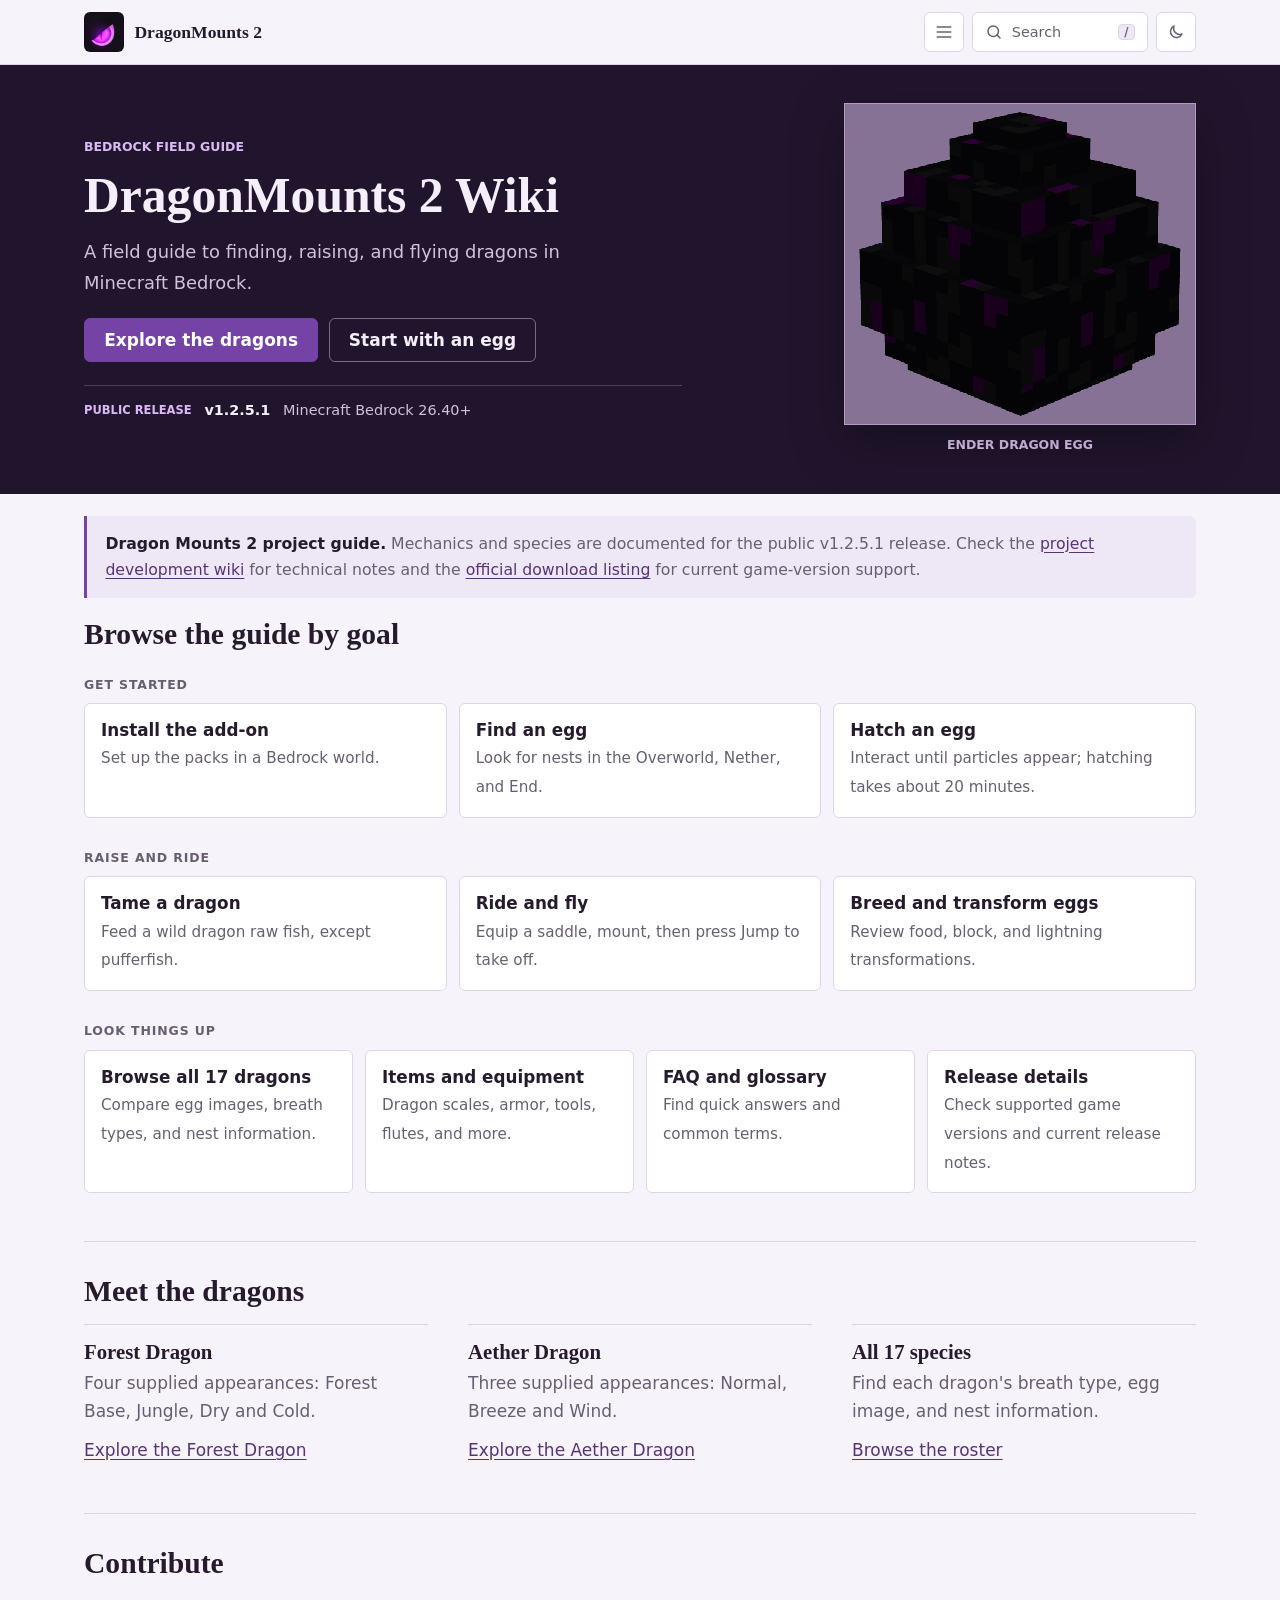
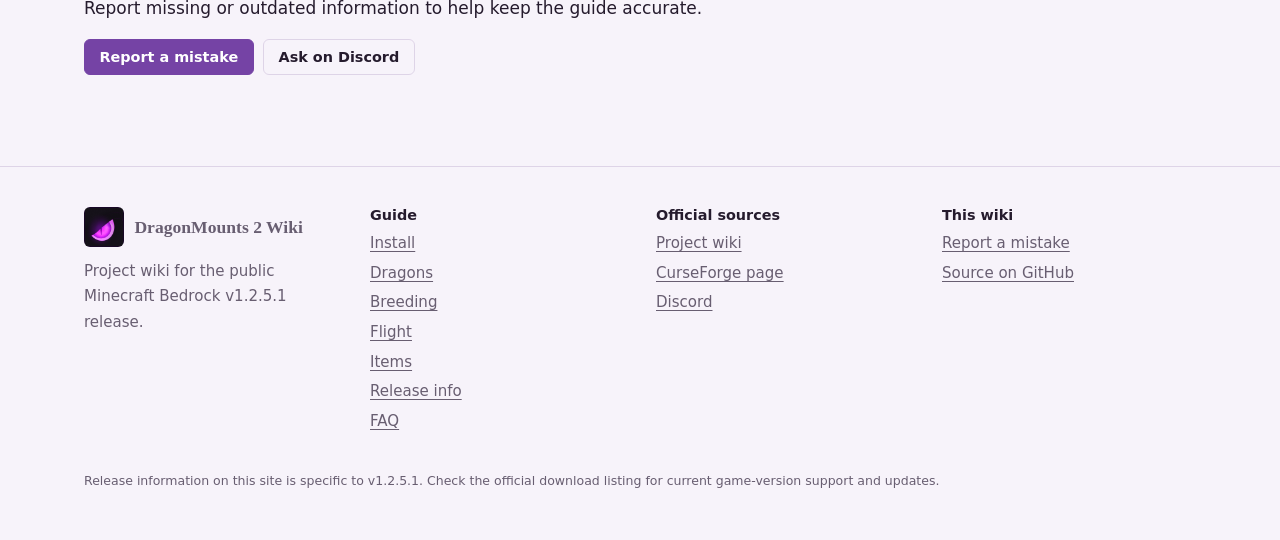
==== commit 014c8edc: "Push" ====
--- a/index.html
+++ b/index.html
@@ -37,7 +37,7 @@
 </div></div></header>
 <dialog class="nav-drawer" id="nav-drawer" aria-labelledby="nav-title">
 <div class="drawer-head"><b id="nav-title">Explore the wiki</b><button class="ibtn" id="nav-close" type="button" aria-label="Close guide menu"><svg class="ico" viewBox="0 0 24 24" aria-hidden="true"><path d="m6 6 12 12M18 6 6 18"/></svg></button></div>
-<nav class="drawer-section" aria-label="Guide pages"><h2>Guides</h2><ul><li><a href="index.html" aria-current="page">Overview</a></li><li><a href="install.html">Install</a></li><li><a href="dragons.html">Dragons</a></li><li><a href="breeding.html">Breeding</a></li><li><a href="flight.html">Flight</a></li><li><a href="items.html">Items</a></li><li><a href="changelog.html">Release info</a></li><li><a href="faq.html">FAQ</a></li></ul></nav>
+<nav aria-label="Guide pages"><section class="guide-group"><h2>Start here</h2><ul><li><a href="index.html" aria-current="page">Overview</a></li><li><a href="install.html">Install</a></li></ul></section><section class="guide-group"><h2>Dragon guide</h2><ul><li><a href="dragons.html">Dragons</a></li><li><a href="breeding.html">Eggs and taming</a></li><li><a href="flight.html">Riding and flight</a></li></ul></section><section class="guide-group"><h2>Reference</h2><ul><li><a href="items.html">Items and equipment</a></li><li><a href="changelog.html">Release info</a></li><li><a href="faq.html">FAQ and glossary</a></li></ul></section></nav>
 <section class="drawer-section"><h2>On this page</h2><ul><li><a href="#tasks">Browse the guide</a></li><li><a href="#meet">Meet the dragons</a></li><li><a href="#help">Contribute</a></li></ul></section>
 </dialog>
 <main id="main">
@@ -55,8 +55,10 @@
 </section>
 <div class="wrap home-note"><p class="note"><strong>Dragon Mounts 2 project guide.</strong> Mechanics and species are documented for the public v1.2.5.1 release. Check the <a href="https://github.com/DragonMounts-Team/DragonMounts2-Bedrock/wiki">project development wiki</a> for technical notes and the <a href="https://www.curseforge.com/minecraft-bedrock/addons/dragon-mounts-2/files/all">official download listing</a> for current game-version support.</p></div>
 <div class="wrap" style="padding-bottom:1rem">
-<h2 id="tasks"><a class="anchor" href="#tasks" aria-label="Link to this section">#</a>What do you want to do?</h2>
-<div class="tasks"><a href="dragons.html#species"><b>Find an egg</b><span>Look for nests in the Overworld, Nether, and End.</span></a><a href="breeding.html#hatching"><b>Hatch an egg</b><span>Interact until particles appear; hatching takes about 20 minutes.</span></a><a href="breeding.html#taming"><b>Tame a dragon</b><span>Feed a wild dragon raw fish, except pufferfish.</span></a><a href="flight.html#controls"><b>Ride and fly</b><span>Equip a saddle, mount, then press Jump to take off.</span></a><a href="items.html"><b>Browse equipment</b><span>Dragon scales, armor, tools, flutes, and more.</span></a><a href="https://www.curseforge.com/minecraft-bedrock/addons/dragon-mounts-2/files/all"><b>Browse release details</b><span>Check supported game versions and current release notes.</span></a></div>
+<h2 id="tasks"><a class="anchor" href="#tasks" aria-label="Link to this section">#</a>Browse the guide by goal</h2>
+<section class="task-group"><h3>Get started</h3><div class="tasks"><a href="install.html"><b>Install the add-on</b><span>Set up the packs in a Bedrock world.</span></a><a href="dragons.html#species"><b>Find an egg</b><span>Look for nests in the Overworld, Nether, and End.</span></a><a href="breeding.html#hatching"><b>Hatch an egg</b><span>Interact until particles appear; hatching takes about 20 minutes.</span></a></div></section>
+<section class="task-group"><h3>Raise and ride</h3><div class="tasks"><a href="breeding.html#taming"><b>Tame a dragon</b><span>Feed a wild dragon raw fish, except pufferfish.</span></a><a href="flight.html#controls"><b>Ride and fly</b><span>Equip a saddle, mount, then press Jump to take off.</span></a><a href="breeding.html#transformations"><b>Breed and transform eggs</b><span>Review food, block, and lightning transformations.</span></a></div></section>
+<section class="task-group"><h3>Look things up</h3><div class="tasks"><a href="dragons.html#species"><b>Browse all 17 dragons</b><span>Compare egg images, breath types, and nest information.</span></a><a href="items.html"><b>Items and equipment</b><span>Dragon scales, armor, tools, flutes, and more.</span></a><a href="faq.html"><b>FAQ and glossary</b><span>Find quick answers and common terms.</span></a><a href="https://www.curseforge.com/minecraft-bedrock/addons/dragon-mounts-2/files/all"><b>Release details</b><span>Check supported game versions and current release notes.</span></a></div></section>
 
 <h2 id="meet"><a class="anchor" href="#meet" aria-label="Link to this section">#</a>Meet the dragons</h2>
 <div class="three">
--- a/assets/style.css
+++ b/assets/style.css
@@ -90,7 +90,7 @@
 .hero-release span:first-child{font-size:.72rem;font-weight:700;color:#dbb9f5}
 .hero-release b{color:#f5effb}
 .home-hero-art{width:min(100%,22rem);aspect-ratio:1;justify-self:end;display:grid;grid-template-rows:minmax(0,1fr) auto;gap:.6rem;margin:0;padding:0;text-align:center}
-.home-hero-art img{display:block;width:100%;height:100%;min-height:0;object-fit:contain;image-rendering:pixelated;filter:drop-shadow(0 1rem 1.6rem rgba(0,0,0,.32))}
+.home-hero-art img{display:block;width:100%;height:100%;min-height:0;object-fit:contain;image-rendering:pixelated;background-color:#857294;border:1px solid rgba(225,200,244,.48);padding:.45rem;filter:drop-shadow(0 1rem 1.6rem rgba(0,0,0,.32))}
 .home-hero-art figcaption{color:#e1c8f4;font-size:.78rem;font-weight:700}
 .home-note{padding-top:.2rem}
 @media(max-width:700px){.home-hero-inner{grid-template-columns:1fr;gap:.8rem;padding-block:1.5rem}.home-hero-art{grid-row:1;width:min(100%,10rem);justify-self:center}.home-hero-copy{grid-row:2;text-align:center}.home-hero .lede{margin-inline:auto}.hero-actions,.hero-release{justify-content:center}}
@@ -233,3 +233,31 @@
 @media print{.site,.nav-drawer,.menu-toggle,.foot,.finder,.chipset,.skip{display:none!important}body{background:#fff;color:#000}details.q .body{display:block}}
 
 @media(max-width:560px){h2{font-size:1.55rem}.phead h1{font-size:2.25rem}.home-hero h1{font-size:2.4rem}.release-strip a{margin-left:0}dl.facts{grid-template-columns:1fr}dl.facts dt{padding-bottom:0;border-top:1px solid var(--line)!important}dl.facts dd{border-top:0!important;padding-top:.2rem}dl.facts dt:first-of-type{border-top:0!important}}
+
+/* ---------- guide organization ---------- */
+.nav-drawer .guide-group,.guide-sidebar .guide-group{margin-top:1.25rem}
+.nav-drawer .guide-group h2,.guide-sidebar .guide-group h2{
+  margin:0 0 .45rem;padding:0;border:0;color:var(--mute);font:700 .78rem var(--sans)
+}
+.nav-drawer .guide-group ul,.guide-sidebar .guide-group ul{list-style:none;margin:0;padding:0}
+.nav-drawer .guide-group li,.guide-sidebar .guide-group li{margin:0}
+.nav-drawer .guide-group a,.guide-sidebar .guide-group a{
+  display:block;padding:.48rem .6rem;border-radius:4px;color:var(--mute);text-decoration:none
+}
+.nav-drawer .guide-group a:hover,.nav-drawer .guide-group a[aria-current="page"],
+.guide-sidebar .guide-group a:hover,.guide-sidebar .guide-group a[aria-current="page"]{
+  background:var(--soft);color:var(--fg)
+}
+.layout.has-sidebar{grid-template-columns:minmax(11rem,13rem) minmax(0,1fr);align-items:start;gap:2rem}
+.layout.has-sidebar>article{max-width:58rem;margin:0}
+.guide-sidebar{position:sticky;top:calc(var(--hh) + 1rem);max-height:calc(100vh - var(--hh) - 2rem);overflow-y:auto;padding:.25rem 0 1rem}
+.guide-sidebar .guide-group + .guide-group{margin-top:1.5rem;padding-top:1.2rem;border-top:1px solid var(--line)}
+.guide-sidebar .guide-group a{font-size:.9rem}
+.task-group{margin:1.6rem 0 2rem}
+.task-group>h3{margin:0 0 .7rem;font:700 .78rem var(--sans);letter-spacing:.07em;text-transform:uppercase;color:var(--mute)}
+.task-group .tasks{grid-template-columns:repeat(auto-fit,minmax(14rem,1fr));gap:.75rem;margin:.5rem 0 0}
+.task-group .tasks a{padding:1rem;border:1px solid var(--line);border-radius:var(--r);background:var(--panel);transition:border-color .15s,transform .15s}
+.task-group .tasks a:hover{border-color:var(--a);transform:translateY(-2px)}
+.task-group .tasks a b{margin-bottom:.2rem}
+@media(max-width:900px){.layout.has-sidebar{grid-template-columns:minmax(0,1fr)}.guide-sidebar{display:none}}
+@media(prefers-reduced-motion:reduce){.task-group .tasks a:hover{transform:none}}
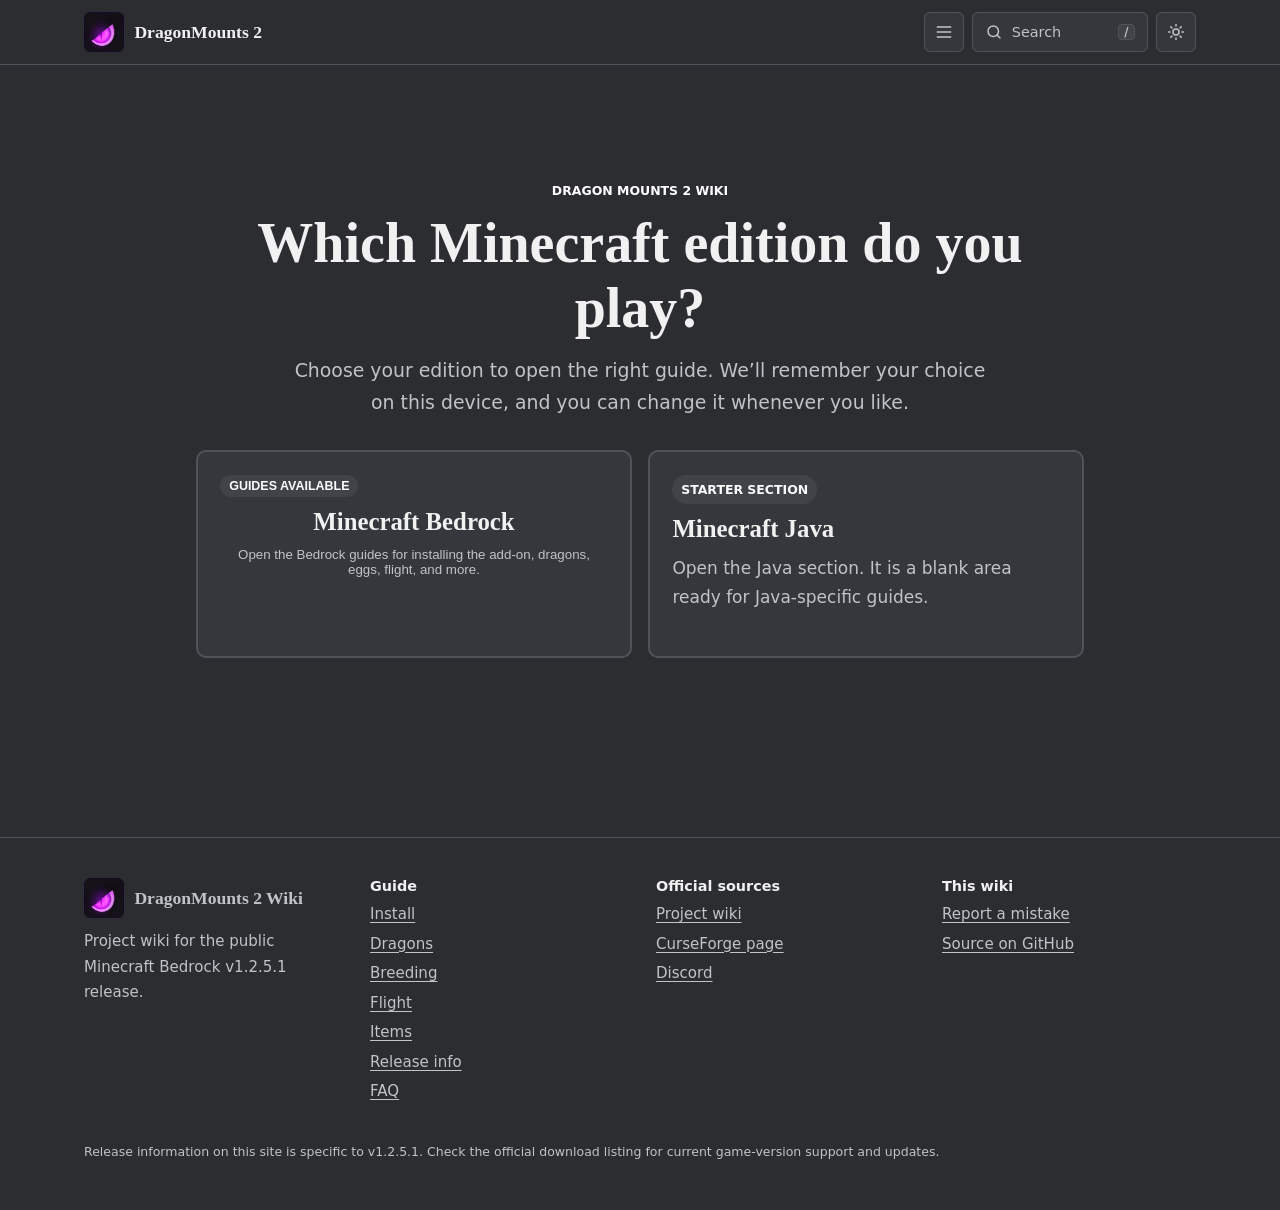
==== commit dc876b03: "GithubWebUpdateHandler" ====
--- a/index.html
+++ b/index.html
@@ -1,10 +1,9 @@
 <!DOCTYPE html>
-<html lang="en-GB">
-<head>
+<html lang="en-GB" data-theme="dark" style="--wiki-accent-light: #7543a5; --wiki-accent-dark: #c393ed;"><head>
 <meta charset="utf-8">
 <meta name="viewport" content="width=device-width, initial-scale=1, viewport-fit=cover">
 <title>DragonMounts 2 Wiki</title>
-<meta name="description" content="Dragon Mounts 2 Bedrock 1.2.5.1 guide: find eggs, hatch and tame dragons, ride, and browse equipment.">
+<meta name="description" content="Choose Minecraft Bedrock or Java to open the right DragonMounts 2 Wiki section.">
 <meta name="theme-color" content="#21152d">
 <link rel="icon" href="textures/pack_icon.png" type="image/png">
 
@@ -14,62 +13,79 @@
 <body>
 <a class="skip" href="#main">Skip to content</a>
 <svg width="0" height="0" style="position:absolute" aria-hidden="true"><defs>
-<symbol id="head" viewBox="0 0 160 120"><path d="M58 40C44 28 28 22 10 24c14 6 26 16 34 30z"/><path d="M80 38C70 22 56 12 40 8c12 10 20 24 24 38z"/><path d="M28 90C20 66 34 44 62 40c22-4 50 4 78 22 10 6 8 16-2 18l-26 2c-6 12-22 16-36 12-14 8-30 4-48-4z"/><path d="M30 92l-14 14 22-6zM46 98l-6 16 18-12z"/><path d="M86 52c10-8 26-4 36 6-12 2-26 0-36-6z" style="fill:var(--eyec,#fff)"/><ellipse cx="104" cy="55" rx="2.6" ry="5.5" transform="rotate(-62 104 55)" style="fill:#05090d"/><circle cx="138" cy="66" r="2" style="fill:var(--eyec,#fff)"/><path d="M82 80l50-8" fill="none" stroke="var(--eyec,#fff)" stroke-width="2" stroke-linecap="round"/></symbol>
-<symbol id="i-core" viewBox="0 0 24 24"><circle cx="12" cy="12" r="8"/><path d="M12 7.5l3.5 4.5-3.5 4.5L8.5 12z"/></symbol>
-<symbol id="i-scepter" viewBox="0 0 24 24"><path d="M4 20l9-9"/><path d="M17 3l4 4-4 4-4-4z"/></symbol>
-<symbol id="i-flute" viewBox="0 0 24 24"><path d="M3 17L17 3l4 4L7 21z"/><path d="M9 15v.01M12 12v.01M15 9v.01"/></symbol>
-<symbol id="i-shears" viewBox="0 0 24 24"><circle cx="6" cy="6" r="2.5"/><circle cx="6" cy="18" r="2.5"/><path d="M8 7.5L21 17M8 16.5L21 7"/></symbol>
-<symbol id="i-chest" viewBox="0 0 24 24"><path d="M8 3L3 7l2 5 3-1v10h8V11l3 1 2-5-5-4c-1 2-2 3-4 3S9 5 8 3z"/></symbol>
-<symbol id="i-feather" viewBox="0 0 24 24"><path d="M20 4C10 4 5 9 5 15l-2 6M5 16c7 0 13-4 15-12-4 2-8 2-11 5"/></symbol>
-<symbol id="i-bone" viewBox="0 0 24 24"><path d="M8.5 15.5l7-7"/><circle cx="6.5" cy="14.5" r="2.2"/><circle cx="9.5" cy="17.5" r="2.2"/><circle cx="14.5" cy="6.5" r="2.2"/><circle cx="17.5" cy="9.5" r="2.2"/></symbol>
-<symbol id="i-scale" viewBox="0 0 24 24"><path d="M12 3c4 0 8 3 8 8 0 5-4 9-8 10-4-1-8-5-8-10 0-5 4-8 8-8z"/><path d="M12 7v10"/></symbol>
-<symbol id="i-disc" viewBox="0 0 24 24"><circle cx="12" cy="12" r="9"/><circle cx="12" cy="12" r="2.5"/><path d="M12 5a7 7 0 0 1 7 7"/></symbol>
-<symbol id="i-egg" viewBox="0 0 24 24"><path d="M12 3c4 0 7 6 7 11 0 4-3 7-7 7s-7-3-7-7c0-5 3-11 7-11z"/><path d="M7.5 14c3 1.5 6 1.5 9 0"/></symbol>
-<symbol id="i-wing" viewBox="0 0 24 24"><path d="M2 19C3 10 9 5 22 4c-1 4-3 6-6 7 2 0 3 0 5 0-2 4-6 6-10 6 1 0 2 0 3-1-4 0-8 1-12 3z"/></symbol>
-<symbol id="i-follow" viewBox="0 0 24 24"><circle cx="6" cy="12" r="2.5"/><circle cx="17" cy="12" r="2.5"/><path d="M9 12h5M12 9l3 3-3 3"/></symbol>
+<symbol id="head" viewBox="0 0 160 120"><path d="M58 40C44 28 28 22 10 24c14 6 26 16 34 30z"></path><path d="M80 38C70 22 56 12 40 8c12 10 20 24 24 38z"></path><path d="M28 90C20 66 34 44 62 40c22-4 50 4 78 22 10 6 8 16-2 18l-26 2c-6 12-22 16-36 12-14 8-30 4-48-4z"></path><path d="M30 92l-14 14 22-6zM46 98l-6 16 18-12z"></path><path d="M86 52c10-8 26-4 36 6-12 2-26 0-36-6z" style="fill:var(--eyec,#fff)"></path><ellipse cx="104" cy="55" rx="2.6" ry="5.5" transform="rotate(-62 104 55)" style="fill:#05090d"></ellipse><circle cx="138" cy="66" r="2" style="fill:var(--eyec,#fff)"></circle><path d="M82 80l50-8" fill="none" stroke="var(--eyec,#fff)" stroke-width="2" stroke-linecap="round"></path></symbol>
+<symbol id="i-core" viewBox="0 0 24 24"><circle cx="12" cy="12" r="8"></circle><path d="M12 7.5l3.5 4.5-3.5 4.5L8.5 12z"></path></symbol>
+<symbol id="i-scepter" viewBox="0 0 24 24"><path d="M4 20l9-9"></path><path d="M17 3l4 4-4 4-4-4z"></path></symbol>
+<symbol id="i-flute" viewBox="0 0 24 24"><path d="M3 17L17 3l4 4L7 21z"></path><path d="M9 15v.01M12 12v.01M15 9v.01"></path></symbol>
+<symbol id="i-shears" viewBox="0 0 24 24"><circle cx="6" cy="6" r="2.5"></circle><circle cx="6" cy="18" r="2.5"></circle><path d="M8 7.5L21 17M8 16.5L21 7"></path></symbol>
+<symbol id="i-chest" viewBox="0 0 24 24"><path d="M8 3L3 7l2 5 3-1v10h8V11l3 1 2-5-5-4c-1 2-2 3-4 3S9 5 8 3z"></path></symbol>
+<symbol id="i-feather" viewBox="0 0 24 24"><path d="M20 4C10 4 5 9 5 15l-2 6M5 16c7 0 13-4 15-12-4 2-8 2-11 5"></path></symbol>
+<symbol id="i-bone" viewBox="0 0 24 24"><path d="M8.5 15.5l7-7"></path><circle cx="6.5" cy="14.5" r="2.2"></circle><circle cx="9.5" cy="17.5" r="2.2"></circle><circle cx="14.5" cy="6.5" r="2.2"></circle><circle cx="17.5" cy="9.5" r="2.2"></circle></symbol>
+<symbol id="i-scale" viewBox="0 0 24 24"><path d="M12 3c4 0 8 3 8 8 0 5-4 9-8 10-4-1-8-5-8-10 0-5 4-8 8-8z"></path><path d="M12 7v10"></path></symbol>
+<symbol id="i-disc" viewBox="0 0 24 24"><circle cx="12" cy="12" r="9"></circle><circle cx="12" cy="12" r="2.5"></circle><path d="M12 5a7 7 0 0 1 7 7"></path></symbol>
+<symbol id="i-egg" viewBox="0 0 24 24"><path d="M12 3c4 0 7 6 7 11 0 4-3 7-7 7s-7-3-7-7c0-5 3-11 7-11z"></path><path d="M7.5 14c3 1.5 6 1.5 9 0"></path></symbol>
+<symbol id="i-wing" viewBox="0 0 24 24"><path d="M2 19C3 10 9 5 22 4c-1 4-3 6-6 7 2 0 3 0 5 0-2 4-6 6-10 6 1 0 2 0 3-1-4 0-8 1-12 3z"></path></symbol>
+<symbol id="i-follow" viewBox="0 0 24 24"><circle cx="6" cy="12" r="2.5"></circle><circle cx="17" cy="12" r="2.5"></circle><path d="M9 12h5M12 9l3 3-3 3"></path></symbol>
 </defs></svg>
 <header class="site"><div class="wrap bar">
 <a class="brand" href="index.html" aria-label="DragonMounts 2 Wiki, home"><img class="mark" src="textures/pack_icon.png" alt=""><span>DragonMounts 2</span></a>
 <div class="tools">
-<button class="ibtn menu-toggle" id="nav-toggle" type="button" aria-label="Open guide menu" aria-controls="nav-drawer" aria-expanded="false"><svg class="ico" viewBox="0 0 24 24" aria-hidden="true"><path d="M4 6h16M4 12h16M4 18h16"/></svg></button>
-<button class="sbtn" id="sbtn" type="button" aria-label="Search the wiki"><svg class="ico" viewBox="0 0 24 24" aria-hidden="true"><circle cx="11" cy="11" r="7"/><path d="M20 20l-4-4"/></svg><span>Search</span><kbd>/</kbd></button>
-<button class="ibtn" id="theme" type="button" aria-label="Switch between light and dark mode"><svg class="ico moon" viewBox="0 0 24 24" aria-hidden="true"><path d="M20 14.5A8 8 0 0 1 9.5 4a8 8 0 1 0 10.5 10.5z"/></svg><svg class="ico sun" viewBox="0 0 24 24" aria-hidden="true"><circle cx="12" cy="12" r="4"/><path d="M12 2v2M12 20v2M2 12h2M20 12h2M5 5l1.5 1.5M17.5 17.5L19 19M5 19l1.5-1.5M17.5 6.5L19 5"/></svg></button>
+<button class="ibtn menu-toggle" id="nav-toggle" type="button" aria-label="Open guide menu" aria-controls="nav-drawer" aria-expanded="false"><svg class="ico" viewBox="0 0 24 24" aria-hidden="true"><path d="M4 6h16M4 12h16M4 18h16"></path></svg></button>
+<button class="sbtn" id="sbtn" type="button" aria-label="Search the wiki"><svg class="ico" viewBox="0 0 24 24" aria-hidden="true"><circle cx="11" cy="11" r="7"></circle><path d="M20 20l-4-4"></path></svg><span>Search</span><kbd>/</kbd></button>
+<button class="ibtn" id="theme" type="button" aria-label="Switch to light mode" aria-pressed="true" title="Switch to light mode"><svg class="ico moon" viewBox="0 0 24 24" aria-hidden="true"><path d="M20 14.5A8 8 0 0 1 9.5 4a8 8 0 1 0 10.5 10.5z"></path></svg><svg class="ico sun" viewBox="0 0 24 24" aria-hidden="true"><circle cx="12" cy="12" r="4"></circle><path d="M12 2v2M12 20v2M2 12h2M20 12h2M5 5l1.5 1.5M17.5 17.5L19 19M5 19l1.5-1.5M17.5 6.5L19 5"></path></svg></button>
 </div></div></header>
 <dialog class="nav-drawer" id="nav-drawer" aria-labelledby="nav-title">
-<div class="drawer-head"><b id="nav-title">Explore the wiki</b><button class="ibtn" id="nav-close" type="button" aria-label="Close guide menu"><svg class="ico" viewBox="0 0 24 24" aria-hidden="true"><path d="m6 6 12 12M18 6 6 18"/></svg></button></div>
-<nav aria-label="Guide pages"><section class="guide-group"><h2>Start here</h2><ul><li><a href="index.html" aria-current="page">Overview</a></li><li><a href="install.html">Install</a></li></ul></section><section class="guide-group"><h2>Dragon guide</h2><ul><li><a href="dragons.html">Dragons</a></li><li><a href="breeding.html">Eggs and taming</a></li><li><a href="flight.html">Riding and flight</a></li></ul></section><section class="guide-group"><h2>Reference</h2><ul><li><a href="items.html">Items and equipment</a></li><li><a href="changelog.html">Release info</a></li><li><a href="faq.html">FAQ and glossary</a></li></ul></section></nav>
+<div class="drawer-head"><b id="nav-title">Explore the wiki</b><button class="ibtn" id="nav-close" type="button" aria-label="Close guide menu"><svg class="ico" viewBox="0 0 24 24" aria-hidden="true"><path d="m6 6 12 12M18 6 6 18"></path></svg></button></div>
+<nav aria-label="Guide pages"><section class="guide-group"><h2>Start here</h2><ul><li><a href="index.html">Overview</a></li><li><a href="install.html">Install</a></li></ul></section><section class="guide-group"><h2>Dragon guide</h2><ul><li><a href="dragons.html">Dragons</a></li><li><a href="breeding.html">Eggs and taming</a></li><li><a href="flight.html">Riding and flight</a></li></ul></section><section class="guide-group"><h2>Reference</h2><ul><li><a href="items.html">Items and equipment</a></li><li><a href="changelog.html">Release info</a></li><li><a href="faq.html">FAQ and glossary</a></li></ul></section></nav>
 <section class="drawer-section"><h2>On this page</h2><ul><li><a href="#tasks">Browse the guide</a></li><li><a href="#meet">Meet the dragons</a></li><li><a href="#help">Contribute</a></li></ul></section>
 </dialog>
-<main id="main">
+<main id="main" class="">
+<section class="edition-picker" id="edition-picker" aria-labelledby="edition-title">
+<div class="wrap edition-picker-inner">
+<p class="eyebrow" style="text-align:center">DRAGON MOUNTS 2 WIKI</p>
+<h1 id="edition-title">Which Minecraft edition do you play?</h1>
+<p class="lede">Choose your edition to open the right guide. We’ll remember your choice on this device, and you can change it whenever you like.</p>
+<div class="edition-options">
+<button class="edition-card" id="select-bedrock" type="button">
+<span class="edition-tag">GUIDES AVAILABLE</span>
+<strong>Minecraft Bedrock</strong>
+<span>Open the Bedrock guides for installing the add-on, dragons, eggs, flight, and more.</span>
+</button>
+<a class="edition-card" id="select-java" href="java.html">
+<span class="edition-tag">STARTER SECTION</span>
+<strong>Minecraft Java</strong>
+<span>Open the Java section. It is a blank area ready for Java-specific guides.</span>
+</a>
+</div>
+</div>
+</section>
+<div id="bedrock-content" hidden="">
+<div class="edition-status"><span>Showing Minecraft Bedrock guides</span><button id="change-edition" type="button">Change edition</button></div>
 <section class="home-hero">
 <div class="wrap home-hero-inner">
 <div class="home-hero-copy">
 <p class="eyebrow">BEDROCK FIELD GUIDE</p>
-<h1>DragonMounts 2 Wiki</h1>
-<p class="lede">A field guide to finding, raising, and flying dragons in Minecraft Bedrock.</p>
-<div class="hero-actions"><a class="btn" href="dragons.html#species">Explore the dragons</a><a class="btn ghost" href="breeding.html#hatching">Start with an egg</a></div>
+
+<h1 class="">Dragon Mounts 2 Wiki</h1><p class="lede">A field guide to finding, raising, and flying dragons in Minecraft Bedrock.</p>
+<div class="hero-actions"><a class="btn" href="dragons.html#species">Explore the dragons</a><a class="btn ghost" href="breeding.html#hatching">Start with an egg</a><a class="btn ghost" href="install.html#downloads">Download options</a></div>
 <p class="hero-release"><span>PUBLIC RELEASE</span><b>v1.2.5.1</b><span>Minecraft Bedrock 26.40+</span></p>
 </div>
-<figure class="home-hero-art"><img src="textures/dragon.egg/dragonmounts2.dragon_egg_ender.png" alt="Ender Dragon egg from the Dragon Mounts 2 pack" width="512" height="512"><figcaption>ENDER DRAGON EGG</figcaption></figure>
+<figure class="home-hero-art"><img src="textures/dragon.egg/dragonmounts2.dragon_egg_ender.png" alt="Ender Dragon egg from the Dragon Mounts 2 pack" width="512" height="512"></figure>
 </div>
 </section>
 <div class="wrap home-note"><p class="note"><strong>Dragon Mounts 2 project guide.</strong> Mechanics and species are documented for the public v1.2.5.1 release. Check the <a href="https://github.com/DragonMounts-Team/DragonMounts2-Bedrock/wiki">project development wiki</a> for technical notes and the <a href="https://www.curseforge.com/minecraft-bedrock/addons/dragon-mounts-2/files/all">official download listing</a> for current game-version support.</p></div>
 <div class="wrap" style="padding-bottom:1rem">
 <h2 id="tasks"><a class="anchor" href="#tasks" aria-label="Link to this section">#</a>Browse the guide by goal</h2>
-<section class="task-group"><h3>Get started</h3><div class="tasks"><a href="install.html"><b>Install the add-on</b><span>Set up the packs in a Bedrock world.</span></a><a href="dragons.html#species"><b>Find an egg</b><span>Look for nests in the Overworld, Nether, and End.</span></a><a href="breeding.html#hatching"><b>Hatch an egg</b><span>Interact until particles appear; hatching takes about 20 minutes.</span></a></div></section>
-<section class="task-group"><h3>Raise and ride</h3><div class="tasks"><a href="breeding.html#taming"><b>Tame a dragon</b><span>Feed a wild dragon raw fish, except pufferfish.</span></a><a href="flight.html#controls"><b>Ride and fly</b><span>Equip a saddle, mount, then press Jump to take off.</span></a><a href="breeding.html#transformations"><b>Breed and transform eggs</b><span>Review food, block, and lightning transformations.</span></a></div></section>
-<section class="task-group"><h3>Look things up</h3><div class="tasks"><a href="dragons.html#species"><b>Browse all 17 dragons</b><span>Compare egg images, breath types, and nest information.</span></a><a href="items.html"><b>Items and equipment</b><span>Dragon scales, armor, tools, flutes, and more.</span></a><a href="faq.html"><b>FAQ and glossary</b><span>Find quick answers and common terms.</span></a><a href="https://www.curseforge.com/minecraft-bedrock/addons/dragon-mounts-2/files/all"><b>Release details</b><span>Check supported game versions and current release notes.</span></a></div></section>
+<section class="task-group"><h3>Get started</h3><div class="tasks"><a href="install.html" class=""><b>Install the add-on</b><span>Set up the packs in a Bedrock world.</span></a><a href="install.html#downloads" class=""><b>Download options</b><span>Choose a Dragon Mounts 2 download site.</span></a><a href="dragons.html#species" class=""><b>Find an egg</b><span>Look for nests in the Overworld, Nether, and End.</span></a><a href="breeding.html#hatching" class=""><b>Hatch an egg</b><span>Interact until particles appear; hatching takes about 20 minutes.</span></a></div></section>
+<section class="task-group"><h3>Raise and ride</h3><div class="tasks"><a href="breeding.html#taming"><b>Tame a dragon</b><span>Feed an untamed dragon with any of the allowed foods, except pufferfish.</span></a><a href="flight.html#controls"><b>Ride and fly</b><span>Equip a saddle, mount until it trusts you, then double Jump to take off.</span></a><a href="breeding.html#transformations"><b>Breed and transform eggs</b><span>Review food, block and different blocks to transform Dragon Eggs</span></a></div></section>
+<section class="task-group"><h3>Look things up</h3><div class="tasks"><a href="dragons.html#species"><b>Browse all 17 dragons</b><span>Have a look at some of the features Dragon Mounts 2 has to offer.</span></a><a href="items.html"><b>Items and equipment</b><span>Dragon scales, armor, tools, flutes, and more.</span></a><a href="faq.html"><b>FAQ and glossary</b><span>Find quick answers and common terms.</span></a><a href="https://www.curseforge.com/minecraft-bedrock/addons/dragon-mounts-2/files/all"><b>Release details</b><span>Check supported game versions and current release notes.</span></a></div></section>
 
-<h2 id="meet"><a class="anchor" href="#meet" aria-label="Link to this section">#</a>Meet the dragons</h2>
-<div class="three">
-<div><h3>Forest Dragon</h3><p>Four supplied appearances: Forest Base, Jungle, Dry and Cold.</p><a href="dragons.html#forest">Explore the Forest Dragon</a></div>
-<div><h3>Aether Dragon</h3><p>Three supplied appearances: Normal, Breeze and Wind.</p><a href="dragons.html#aether">Explore the Aether Dragon</a></div>
-<div><h3>All 17 species</h3><p>Find each dragon's breath type, egg image, and nest information.</p><a href="dragons.html#species">Browse the roster</a></div>
-</div>
+<h2 id="meet"><a class="anchor" href="#meet" aria-label="Link to this section">#</a></h2>
 
 <h2 id="help"><a class="anchor" href="#help" aria-label="Link to this section">#</a>Contribute</h2>
 <p>Report missing or outdated information to help keep the guide accurate.</p>
-<p class="cta" style="margin-top:1rem"><span data-link="issues" hidden><a class="btn sm" href="#">Report a mistake</a></span> <span data-link="discord" hidden><a class="btn sm ghost" href="#">Ask on Discord</a></span></p>
+<p class="cta" style="margin-top:1rem"><span data-link="issues"><a class="btn sm" href="https://github.com/Grummboy2/TestWiki/issues/new">Report a mistake</a></span> <span data-link="discord"><a class="btn sm ghost" href="https://discord.gg/Ewm8aTTJ3K">Ask on Discord</a></span></p>
+</div>
 </div>
 </main>
 <footer class="foot"><div class="wrap">
@@ -78,17 +94,62 @@
 <div><h4>Guide</h4><ul><li><a href="install.html">Install</a></li><li><a href="dragons.html">Dragons</a></li><li><a href="breeding.html">Breeding</a></li><li><a href="flight.html">Flight</a></li><li><a href="items.html">Items</a></li><li><a href="changelog.html">Release info</a></li><li><a href="faq.html">FAQ</a></li></ul></div>
 <div><h4>Official sources</h4><ul>
 <li><a href="https://github.com/DragonMounts-Team/DragonMounts2-Bedrock/wiki">Project wiki</a></li>
-<li data-link="curseforge" hidden><a href="#">CurseForge page</a></li>
-<li data-link="discord" hidden><a href="#">Discord</a></li></ul></div>
+<li data-link="curseforge"><a href="https://www.curseforge.com/minecraft-bedrock/addons/dragon-mounts-2/files/all">CurseForge page</a></li>
+<li data-link="discord"><a href="https://discord.gg/Ewm8aTTJ3K">Discord</a></li></ul></div>
 <div><h4>This wiki</h4><ul>
-<li data-link="issues" hidden><a href="#">Report a mistake</a></li>
-<li data-link="repo" hidden><a href="#">Source on GitHub</a></li></ul></div>
+<li data-link="issues"><a href="https://github.com/Grummboy2/TestWiki/issues/new">Report a mistake</a></li>
+<li data-link="repo"><a href="https://github.com/Grummboy2/TestWiki">Source on GitHub</a></li></ul></div>
 </div>
 <small>Release information on this site is specific to v1.2.5.1. Check the official download listing for current game-version support and updates.</small>
 </div></footer>
-<div id="sx" hidden><div class="sbox" role="dialog" aria-modal="true" aria-label="Search the wiki"><input id="sq" type="search" placeholder="Search dragons, eggs, taming, riding, equipment" aria-label="Search the wiki" autocomplete="off"><div id="sres"></div><div class="sfoot">Arrow keys to move, Enter to open, Esc to close</div></div></div>
+<div id="sx" hidden=""><div class="sbox" role="dialog" aria-modal="true" aria-label="Search the wiki"><input id="sq" type="search" placeholder="Search dragons, eggs, taming, riding, equipment" aria-label="Search the wiki" autocomplete="off"><div id="sres"></div><div class="sfoot">Arrow keys to move, Enter to open, Esc to close</div></div></div>
 <script src="assets/config.js"></script>
 <script src="assets/data.js"></script>
 <script src="assets/app.js"></script>
-</body>
-</html>
+<script>
+(() => {
+  const key = "dm2-edition";
+  const picker = document.querySelector("#edition-picker");
+  const bedrock = document.querySelector("#bedrock-content");
+  const params = new URLSearchParams(window.location.search);
+  let saved = null;
+  try { saved = localStorage.getItem(key); } catch (error) {}
+
+  const showBedrock = (remember) => {
+    picker.hidden = true;
+    bedrock.hidden = false;
+    if (remember) {
+      try { localStorage.setItem(key, "bedrock"); } catch (error) {}
+    }
+  };
+
+  if (params.get("choose") === "1") {
+    try { localStorage.removeItem(key); } catch (error) {}
+  } else if (params.get("edition") === "bedrock" || window.location.hash) {
+    showBedrock(true);
+  } else if (saved === "java") {
+    window.location.replace("java.html");
+  } else if (saved === "bedrock") {
+    showBedrock(false);
+  }
+
+  document.querySelector("#select-bedrock").addEventListener("click", () => showBedrock(true));
+  document.querySelector("#select-java").addEventListener("click", () => {
+    try { localStorage.setItem(key, "java"); } catch (error) {}
+  });
+  document.querySelector("#change-edition").addEventListener("click", () => {
+    try { localStorage.removeItem(key); } catch (error) {}
+    bedrock.hidden = true;
+    picker.hidden = false;
+    window.history.replaceState(null, "", window.location.pathname);
+    picker.scrollIntoView({ block: "start" });
+  });
+  if (window.location.hash && !bedrock.hidden) {
+    const target = document.getElementById(decodeURIComponent(window.location.hash.slice(1)));
+    if (target) requestAnimationFrame(() => target.scrollIntoView());
+  }
+})();
+</script>
+
+
+</body></html>
--- a/assets/style.css
+++ b/assets/style.css
@@ -1,14 +1,15 @@
 /* DragonMounts 2 Wiki: shared styles. No external fonts or libraries. */
 :root{
   --bg:#f7f3fa;--panel:#fff;--soft:#eee7f5;--fg:#251b2d;--mute:#685e71;--line:#ded4e7;
-  --a:#7543a5;--on-a:#fff;--at:color-mix(in srgb,var(--a) 62%,var(--fg));
+  --a:var(--wiki-accent-light,#7543a5);--on-a:#fff;--at:color-mix(in srgb,var(--a) 62%,var(--fg));
+  --hero:var(--wiki-hero-light,#fff);
   --serif:"Iowan Old Style","Palatino Linotype",Palatino,"Book Antiqua",Georgia,serif;
   --sans:ui-sans-serif,system-ui,-apple-system,"Segoe UI",Roboto,"Helvetica Neue",Arial,sans-serif;
   --r:6px;--hh:64px;color-scheme:light;
 }
-@media (prefers-color-scheme:dark){:root:not([data-theme]){--bg:#17131c;--panel:#211b29;--soft:#2b2435;--fg:#eee8f5;--mute:#bdb2c9;--line:#42364e;--a:#c393ed;--on-a:#23172b;color-scheme:dark}}
+@media (prefers-color-scheme:dark){:root:not([data-theme]){--bg:#2b2d30;--panel:#34373b;--soft:#404449;--fg:#f1f1f1;--mute:#c0c3c7;--line:#50545a;--a:var(--wiki-accent-dark,#c393ed);--on-a:#23172b;--hero:var(--wiki-hero-dark,#222426);color-scheme:dark}}
 :root[data-theme="light"]{color-scheme:light}
-:root[data-theme="dark"]{--bg:#17131c;--panel:#211b29;--soft:#2b2435;--fg:#eee8f5;--mute:#bdb2c9;--line:#42364e;--a:#c393ed;--on-a:#23172b;color-scheme:dark}
+:root[data-theme="dark"]{--bg:#2b2d30;--panel:#34373b;--soft:#404449;--fg:#f1f1f1;--mute:#c0c3c7;--line:#50545a;--a:var(--wiki-accent-dark,#c393ed);--on-a:#23172b;--hero:var(--wiki-hero-dark,#222426);color-scheme:dark}
 
 *,*::before,*::after{box-sizing:border-box}
 html{scroll-behavior:smooth;scroll-padding-top:calc(var(--hh) + 1.25rem);-webkit-text-size-adjust:100%}
@@ -77,21 +78,21 @@
 .layout{display:grid;gap:1.5rem;padding-block:2rem 1rem}
 .layout>*{min-width:0}
 .layout>article{width:100%;max-width:58rem;margin-inline:auto}
-.home-hero{overflow:hidden;background:#21152d;color:#f5effb}
+.home-hero{overflow:hidden;background:var(--hero);color:var(--fg)}
 .home-hero-inner{display:grid;grid-template-columns:minmax(0,1.1fr) minmax(17rem,.9fr);align-items:center;gap:1.5rem;padding-block:2.4rem}
 .home-hero-copy{min-width:0}
 .home-hero h1{font-size:3.1rem}
-.home-hero .lede{max-width:35rem;margin:.8rem 0 1.25rem;color:#d0c1dd;font-size:1.12rem}
-.eyebrow{margin:0 0 .65rem;color:#dbb9f5;font-size:.78rem;font-weight:700}
+.home-hero .lede{max-width:35rem;margin:.8rem 0 1.25rem;color:var(--mute);font-size:1.12rem}
+.eyebrow{margin:0 0 .65rem;color:var(--a);font-size:.78rem;font-weight:700}
 .hero-actions{display:flex;flex-wrap:wrap;gap:.65rem}
-.home-hero .btn.ghost{color:#f5effb;border-color:rgba(245,239,251,.4)}
-.home-hero .btn.ghost:hover{border-color:#f5effb;color:#fff}
-.hero-release{display:flex;flex-wrap:wrap;align-items:center;gap:.35rem .8rem;margin:1.4rem 0 0;padding-top:.8rem;border-top:1px solid rgba(245,239,251,.2);color:#d0c1dd;font-size:.9rem}
-.hero-release span:first-child{font-size:.72rem;font-weight:700;color:#dbb9f5}
-.hero-release b{color:#f5effb}
+.home-hero .btn.ghost{color:var(--fg);border-color:var(--line)}
+.home-hero .btn.ghost:hover{border-color:var(--fg);color:var(--fg)}
+.hero-release{display:flex;flex-wrap:wrap;align-items:center;gap:.35rem .8rem;margin:1.4rem 0 0;padding-top:.8rem;border-top:1px solid var(--line);color:var(--mute);font-size:.9rem}
+.hero-release span:first-child{font-size:.72rem;font-weight:700;color:var(--a)}
+.hero-release b{color:var(--fg)}
 .home-hero-art{width:min(100%,22rem);aspect-ratio:1;justify-self:end;display:grid;grid-template-rows:minmax(0,1fr) auto;gap:.6rem;margin:0;padding:0;text-align:center}
-.home-hero-art img{display:block;width:100%;height:100%;min-height:0;object-fit:contain;image-rendering:pixelated;background-color:#857294;border:1px solid rgba(225,200,244,.48);padding:.45rem;filter:drop-shadow(0 1rem 1.6rem rgba(0,0,0,.32))}
-.home-hero-art figcaption{color:#e1c8f4;font-size:.78rem;font-weight:700}
+.home-hero-art img{display:block;width:100%;height:100%;min-height:0;object-fit:contain;image-rendering:pixelated;background-color:transparent;border:0;padding:0;filter:drop-shadow(0 1rem 1.6rem rgba(0,0,0,.32))}
+.home-hero-art figcaption{color:var(--mute);font-size:.78rem;font-weight:700}
 .home-note{padding-top:.2rem}
 @media(max-width:700px){.home-hero-inner{grid-template-columns:1fr;gap:.8rem;padding-block:1.5rem}.home-hero-art{grid-row:1;width:min(100%,10rem);justify-self:center}.home-hero-copy{grid-row:2;text-align:center}.home-hero .lede{margin-inline:auto}.hero-actions,.hero-release{justify-content:center}}
 .wide{max-width:none!important}
@@ -170,22 +171,15 @@
 .release-strip a{margin-left:auto;font-size:.92rem;font-weight:600}
 
 /* ---------- Dragon appearance explorer ---------- */
-.appearance-explorer{max-width:52rem;margin:1rem auto 3rem}
-.appearance-anchor{display:block;scroll-margin-top:calc(var(--hh) + 1rem)}
-.appearance-toolbar{display:flex;align-items:end;justify-content:space-between;gap:1rem;margin-bottom:.8rem}
-.appearance-toolbar label{display:grid;gap:.35rem;color:var(--mute);font-size:.84rem;font-weight:600}
-.appearance-toolbar select{min-width:13rem;min-height:42px;padding:.5rem 2.2rem .5rem .75rem;border:1px solid var(--line);border-radius:4px;background:var(--panel);color:var(--fg);font:500 .98rem var(--sans)}
-.appearance-stage{display:grid;grid-template-rows:minmax(0,1fr) auto;gap:.6rem;margin:0;touch-action:pan-y;user-select:none}
-.appearance-stage img{display:block;width:100%;height:auto;max-height:27rem;aspect-ratio:818/392;object-fit:contain;background:var(--soft);transition:opacity .14s ease}
-.appearance-stage img.is-loading{opacity:.35}
-.appearance-stage figcaption{display:flex;justify-content:space-between;align-items:baseline;gap:1rem;padding:.1rem 0 .65rem;border-bottom:1px solid var(--line)}
-.appearance-stage figcaption b{font:650 1rem var(--sans)}
-.appearance-stage figcaption span{color:var(--mute);font-size:.9rem}
-.appearance-navigation{display:flex;align-items:center;justify-content:center;gap:1rem;padding-top:.65rem}
-.appearance-navigation output{min-width:5rem;text-align:center;color:var(--mute);font-size:.88rem;font-variant-numeric:tabular-nums}
-.appearance-navigation button:disabled{opacity:.4;cursor:default}
-.appearance-navigation button:not(:disabled):hover{color:var(--fg);border-color:var(--a)}
-@media(max-width:480px){.appearance-toolbar select{min-width:0;width:100%}.appearance-stage img{max-height:20rem}}
+.appearance-explorer{display:grid;grid-template-columns:repeat(auto-fit,minmax(min(100%,19rem),1fr));gap:1rem;margin:1rem 0 3rem}
+.appearance-card{min-width:0;padding:1rem;border:1px solid var(--line);border-radius:var(--r);background:var(--panel);scroll-margin-top:calc(var(--hh) + 1rem)}
+.appearance-card h3{margin:0 0 .6rem;font-size:1.15rem}
+.appearance-card figure{margin:0}
+.appearance-card img{display:block;width:100%;height:auto;aspect-ratio:818/392;object-fit:contain;background:var(--soft)}
+.appearance-card figcaption{display:flex;justify-content:space-between;align-items:baseline;gap:.75rem;padding:.65rem 0;color:var(--mute);font-size:.9rem}
+.appearance-card figcaption b{color:var(--fg);font-weight:650}
+.appearance-card label{display:grid;gap:.35rem;color:var(--mute);font-size:.84rem;font-weight:600}
+.appearance-card select{width:100%;min-height:42px;padding:.5rem .75rem;border:1px solid var(--line);border-radius:4px;background:var(--panel);color:var(--fg);font:500 .98rem var(--sans)}
 
 /* ---------- items ---------- */
 .items{display:grid;grid-template-columns:repeat(auto-fill,minmax(15.5rem,1fr));gap:.75rem;margin:1rem 0;padding:0;list-style:none}
@@ -232,7 +226,7 @@
 @media(prefers-reduced-motion:reduce){html{scroll-behavior:auto}*,*::before,*::after{transition:none!important;animation:none!important}}
 @media print{.site,.nav-drawer,.menu-toggle,.foot,.finder,.chipset,.skip{display:none!important}body{background:#fff;color:#000}details.q .body{display:block}}
 
-@media(max-width:560px){h2{font-size:1.55rem}.phead h1{font-size:2.25rem}.home-hero h1{font-size:2.4rem}.release-strip a{margin-left:0}dl.facts{grid-template-columns:1fr}dl.facts dt{padding-bottom:0;border-top:1px solid var(--line)!important}dl.facts dd{border-top:0!important;padding-top:.2rem}dl.facts dt:first-of-type{border-top:0!important}}
+@media(max-width:560px){h2{font-size:1.55rem}.phead h1{font-size:2.25rem}.home-hero h1{font-size:2.4rem}.release-strip a{margin-left:0}dl.facts{grid-template-columns:1fr}dl.facts dt{padding-bottom:0;border-top:1px solid var(--line)!important}dl.facts dd{border-top:0!important;padding-top:.2rem}dl.facts dt:first-of-type{border-top:0!important}.brand{font-size:1rem}}
 
 /* ---------- guide organization ---------- */
 .nav-drawer .guide-group,.guide-sidebar .guide-group{margin-top:1.25rem}
@@ -258,6 +252,26 @@
 .task-group .tasks{grid-template-columns:repeat(auto-fit,minmax(14rem,1fr));gap:.75rem;margin:.5rem 0 0}
 .task-group .tasks a{padding:1rem;border:1px solid var(--line);border-radius:var(--r);background:var(--panel);transition:border-color .15s,transform .15s}
 .task-group .tasks a:hover{border-color:var(--a);transform:translateY(-2px)}
+
+/* ---------- edition chooser ---------- */
+.edition-picker{min-height:calc(100vh - var(--hh) - 8rem);display:grid;align-content:center;padding-block:3rem}
+.edition-picker-inner{width:100%;max-width:58rem;margin-inline:auto}
+.edition-picker h1{font-size:clamp(2.25rem,6vw,3.5rem);text-align:center}
+.edition-picker .lede{max-width:44rem;margin:.9rem auto 2rem;text-align:center}
+.edition-options{display:grid;grid-template-columns:repeat(auto-fit,minmax(min(100%,19rem),1fr));gap:1rem}
+.edition-card{display:grid;align-content:start;gap:.7rem;min-height:13rem;padding:1.4rem;border:2px solid var(--line);border-radius:10px;background:var(--panel);color:var(--fg);text-decoration:none;transition:border-color .15s,transform .15s,box-shadow .15s}
+.edition-card:hover,.edition-card:focus-visible{border-color:var(--a);color:var(--fg);transform:translateY(-3px);box-shadow:0 .8rem 2rem #21152d18}
+.edition-card strong{font:700 1.55rem var(--serif)}
+.edition-card span{color:var(--mute)}
+.edition-card .edition-tag{justify-self:start;padding:.25rem .55rem;border-radius:99px;background:var(--soft);color:var(--at);font-size:.78rem;font-weight:700}
+.edition-switch{margin:1rem auto 0;text-align:center}
+.edition-switch button{min-height:40px;padding:.55rem .9rem;border:1px solid var(--line);border-radius:var(--r);background:var(--panel);color:var(--fg);font:600 .92rem var(--sans);cursor:pointer}
+.edition-switch button:hover{border-color:var(--a)}
+.edition-status{display:flex;align-items:center;justify-content:space-between;gap:1rem;padding:.7rem max(1.25rem,calc((100% - 72rem)/2));border-bottom:1px solid var(--line);background:var(--soft);font-size:.9rem}
+.edition-status button{padding:.35rem .65rem;border:1px solid var(--line);border-radius:var(--r);background:var(--panel);color:var(--fg);font:600 .85rem var(--sans);cursor:pointer}
+.java-empty{max-width:48rem;margin:2rem auto;padding:clamp(1.2rem,4vw,2.2rem);border:1px solid var(--line);border-radius:10px;background:var(--panel)}
+.java-empty h2{margin-top:0;padding-top:0;border-top:0}
+.java-empty .cta{margin-top:1.2rem}
 .task-group .tasks a b{margin-bottom:.2rem}
 @media(max-width:900px){.layout.has-sidebar{grid-template-columns:minmax(0,1fr)}.guide-sidebar{display:none}}
 @media(prefers-reduced-motion:reduce){.task-group .tasks a:hover{transform:none}}
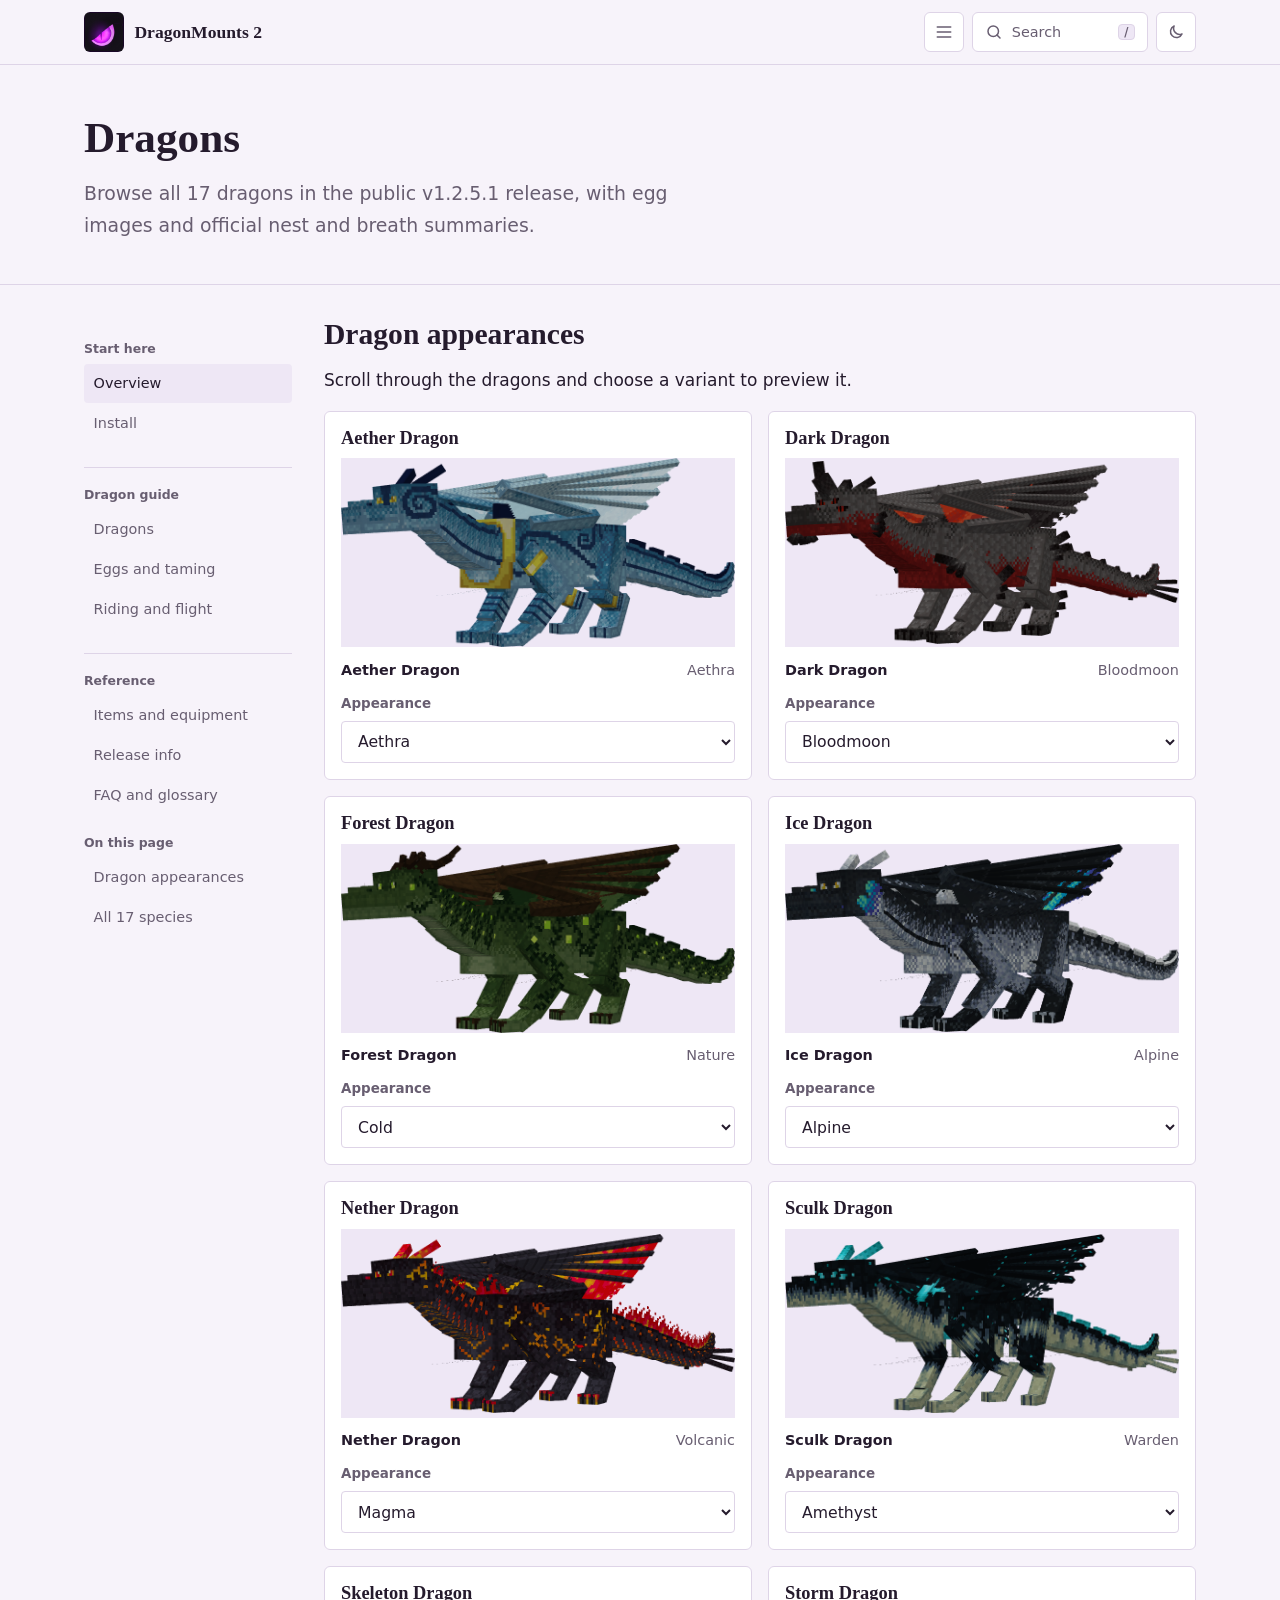
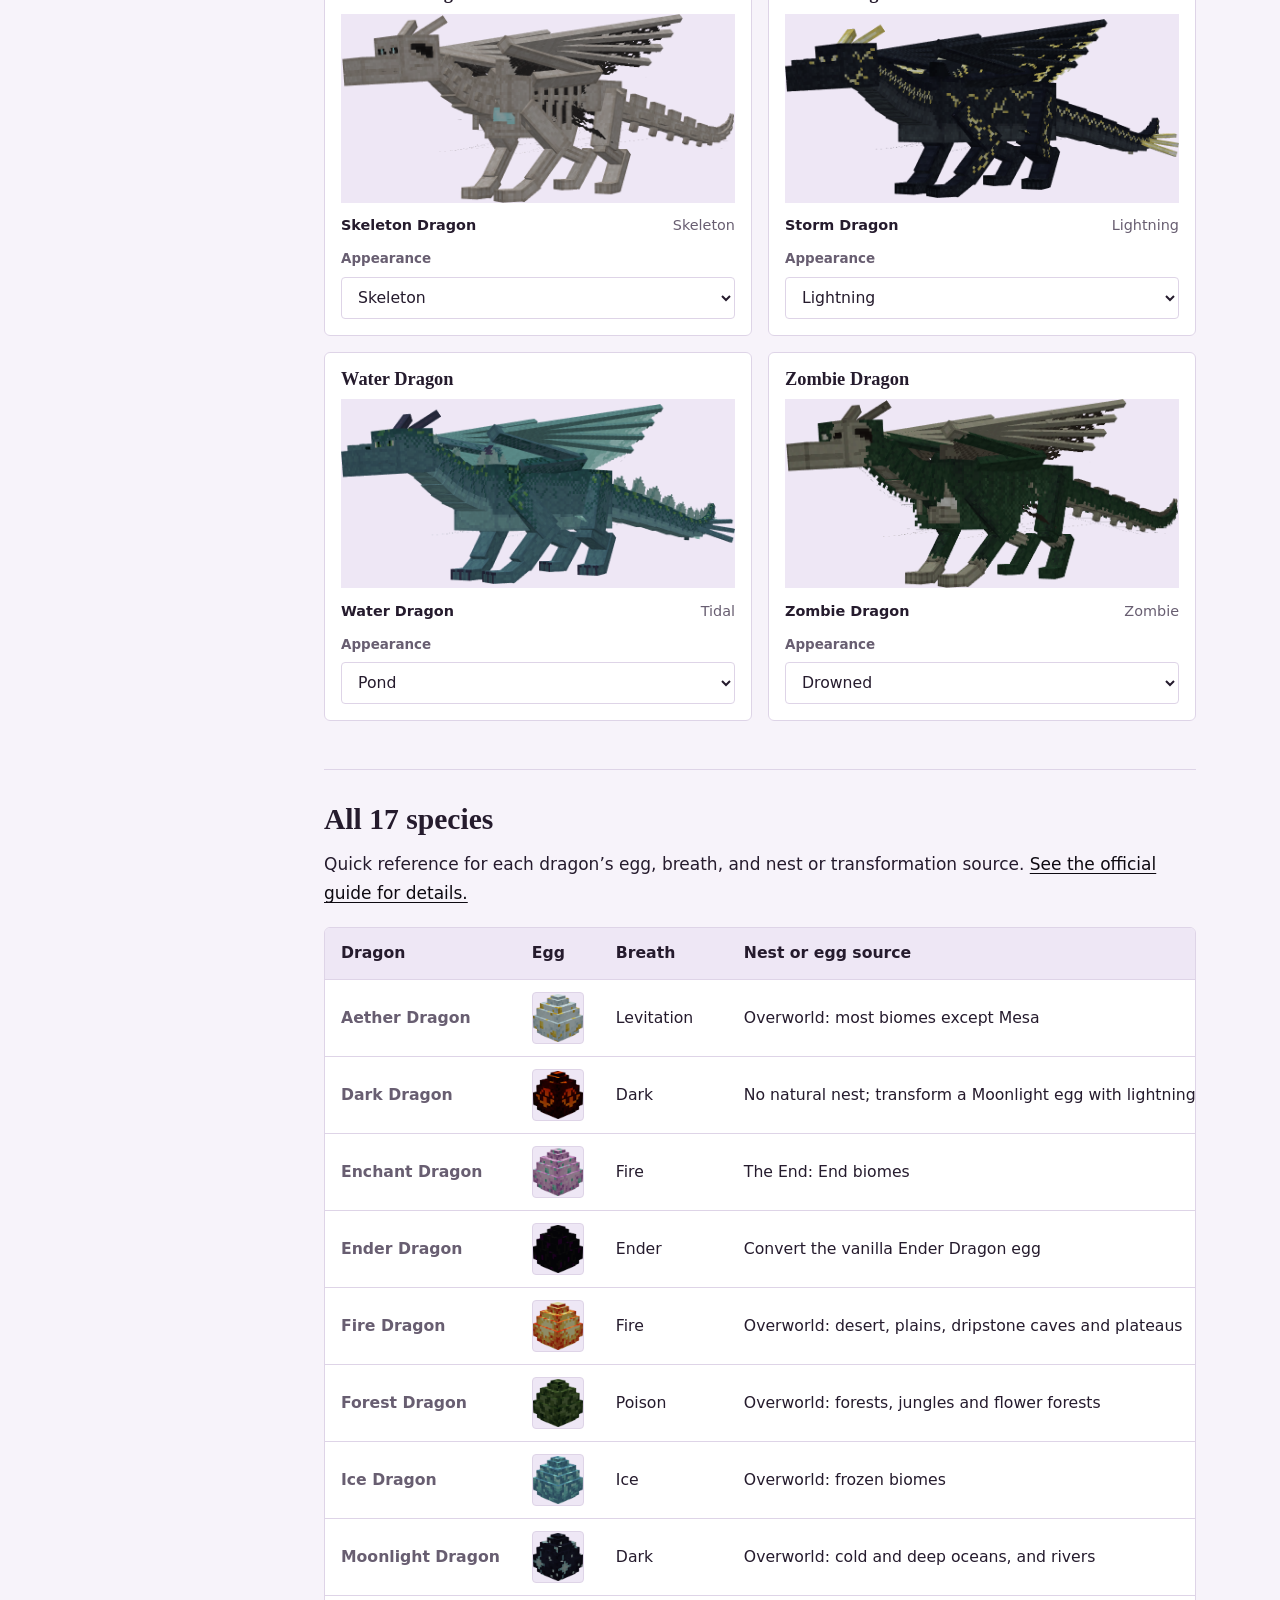
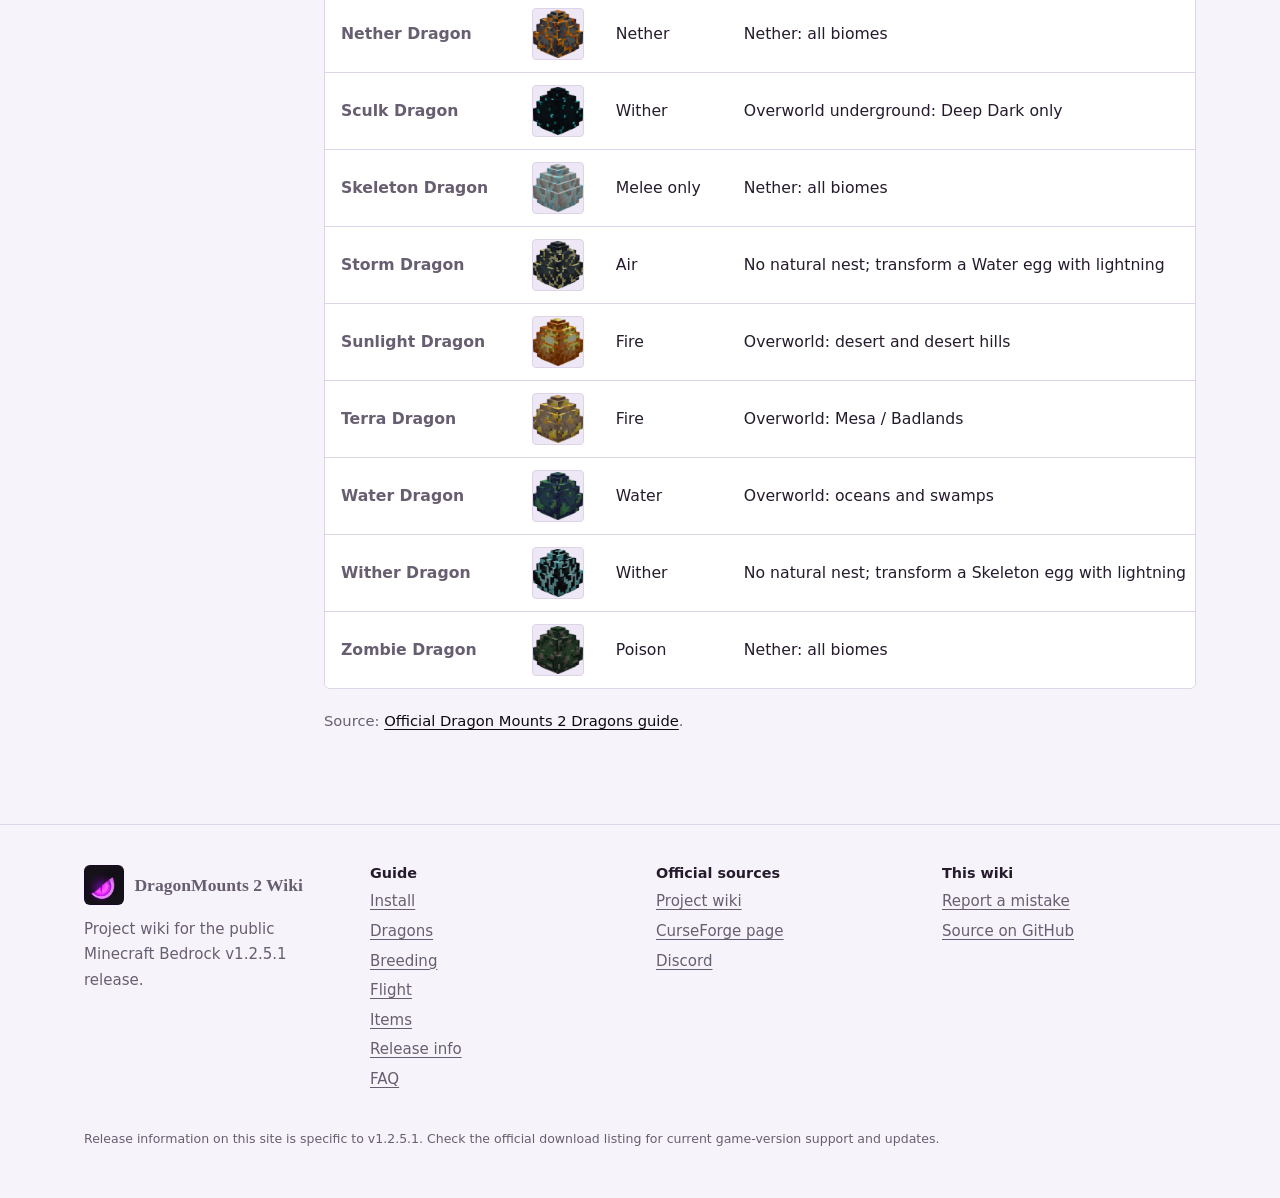
==== commit ca0b0444: "Update1" ====
--- a/index.html
+++ b/index.html
@@ -1,9 +1,9 @@
 <!DOCTYPE html>
-<html lang="en-GB" data-theme="dark" style="--wiki-accent-light: #7543a5; --wiki-accent-dark: #c393ed;"><head>
+<html lang="en-GB" style="--wiki-accent-light: #000000; --wiki-accent-dark: #ffffff; --wiki-hero-light: #ffffff; --wiki-hero-dark: #222426;"><head>
 <meta charset="utf-8">
 <meta name="viewport" content="width=device-width, initial-scale=1, viewport-fit=cover">
-<title>DragonMounts 2 Wiki</title>
-<meta name="description" content="Choose Minecraft Bedrock or Java to open the right DragonMounts 2 Wiki section.">
+<title>Dragons | DragonMounts 2 Wiki</title>
+<meta name="description" content="Browse appearance variants for 10 Dragon Mounts 2 dragons and compare egg sources and breath types for all 17 species.">
 <meta name="theme-color" content="#21152d">
 <link rel="icon" href="textures/pack_icon.png" type="image/png">
 
@@ -37,55 +37,35 @@
 <dialog class="nav-drawer" id="nav-drawer" aria-labelledby="nav-title">
 <div class="drawer-head"><b id="nav-title">Explore the wiki</b><button class="ibtn" id="nav-close" type="button" aria-label="Close guide menu"><svg class="ico" viewBox="0 0 24 24" aria-hidden="true"><path d="m6 6 12 12M18 6 6 18"></path></svg></button></div>
 <nav aria-label="Guide pages"><section class="guide-group"><h2>Start here</h2><ul><li><a href="index.html">Overview</a></li><li><a href="install.html">Install</a></li></ul></section><section class="guide-group"><h2>Dragon guide</h2><ul><li><a href="dragons.html">Dragons</a></li><li><a href="breeding.html">Eggs and taming</a></li><li><a href="flight.html">Riding and flight</a></li></ul></section><section class="guide-group"><h2>Reference</h2><ul><li><a href="items.html">Items and equipment</a></li><li><a href="changelog.html">Release info</a></li><li><a href="faq.html">FAQ and glossary</a></li></ul></section></nav>
-<section class="drawer-section"><h2>On this page</h2><ul><li><a href="#tasks">Browse the guide</a></li><li><a href="#meet">Meet the dragons</a></li><li><a href="#help">Contribute</a></li></ul></section>
+<section class="drawer-section"><h2>On this page</h2><ul><li><a href="#appearances">Dragon appearances</a></li><li><a href="#species">All 17 species</a></li></ul></section>
 </dialog>
-<main id="main" class="">
-<section class="edition-picker" id="edition-picker" aria-labelledby="edition-title">
-<div class="wrap edition-picker-inner">
-<p class="eyebrow" style="text-align:center">DRAGON MOUNTS 2 WIKI</p>
-<h1 id="edition-title">Which Minecraft edition do you play?</h1>
-<p class="lede">Choose your edition to open the right guide. We’ll remember your choice on this device, and you can change it whenever you like.</p>
-<div class="edition-options">
-<button class="edition-card" id="select-bedrock" type="button">
-<span class="edition-tag">GUIDES AVAILABLE</span>
-<strong>Minecraft Bedrock</strong>
-<span>Open the Bedrock guides for installing the add-on, dragons, eggs, flight, and more.</span>
-</button>
-<a class="edition-card" id="select-java" href="java.html">
-<span class="edition-tag">STARTER SECTION</span>
-<strong>Minecraft Java</strong>
-<span>Open the Java section. It is a blank area ready for Java-specific guides.</span>
-</a>
+<main id="main">
+<div class="phead"><div class="wrap"><h1>Dragons</h1><p class="lede">Browse all 17 dragons in the public v1.2.5.1 release, with egg images and official nest and breath summaries.</p></div></div>
+<div class="wrap layout has-sidebar">
+<aside class="guide-sidebar"><nav aria-label="Wiki chapters"><section class="guide-group"><h2>Start here</h2><ul><li><a href="index.html">Overview</a></li><li><a href="install.html">Install</a></li></ul></section><section class="guide-group"><h2>Dragon guide</h2><ul><li><a href="dragons.html">Dragons</a></li><li><a href="breeding.html">Eggs and taming</a></li><li><a href="flight.html">Riding and flight</a></li></ul></section><section class="guide-group"><h2>Reference</h2><ul><li><a href="items.html">Items and equipment</a></li><li><a href="changelog.html">Release info</a></li><li><a href="faq.html">FAQ and glossary</a></li></ul></section></nav><section class="guide-group"><h2>On this page</h2><ul><li><a href="#appearances">Dragon appearances</a></li><li><a href="#species">All 17 species</a></li></ul></section></aside>
+<article>
+
+<h2 id="appearances"><a class="anchor" href="#appearances" aria-label="Link to this section">#</a>Dragon appearances</h2>
+<p>Scroll through the dragons and choose a variant to preview it.</p>
+<div class="appearance-explorer" id="appearance-explorer" data-appearances="[{&quot;name&quot;:&quot;Aether&quot;,&quot;variants&quot;:[{&quot;name&quot;:&quot;Aethra&quot;,&quot;src&quot;:&quot;textures/dragon.entity/dragonmounts2.aether_normal.png&quot;},{&quot;name&quot;:&quot;Wind&quot;,&quot;src&quot;:&quot;textures/dragon.entity/dragonmounts2.aether_wind.png&quot;},{&quot;name&quot;:&quot;Breeze&quot;,&quot;src&quot;:&quot;textures/dragon.entity/dragonmounts2.aether_breeze.png&quot;}]},{&quot;name&quot;:&quot;Dark&quot;,&quot;variants&quot;:[{&quot;name&quot;:&quot;Bloodmoon&quot;,&quot;src&quot;:&quot;textures/dragon.entity/dragonmounts2.dark_bloodmoon.png&quot;},{&quot;name&quot;:&quot;Demon&quot;,&quot;src&quot;:&quot;textures/dragon.entity/dragonmounts2.dark_demon.png&quot;},{&quot;name&quot;:&quot;Imp&quot;,&quot;src&quot;:&quot;textures/dragon.entity/dragonmounts2.dark_imp.png&quot;},{&quot;name&quot;:&quot;Underworld&quot;,&quot;src&quot;:&quot;textures/dragon.entity/dragonmounts2.dark_underworld.png&quot;}]},{&quot;name&quot;:&quot;Forest&quot;,&quot;variants&quot;:[{&quot;name&quot;:&quot;Cold&quot;,&quot;src&quot;:&quot;textures/dragon.entity/dragonmounts2.forest_cold.png&quot;},{&quot;name&quot;:&quot;Jungle&quot;,&quot;src&quot;:&quot;textures/dragon.entity/dragonmounts2.forest_jungle.png&quot;},{&quot;name&quot;:&quot;Nature&quot;,&quot;src&quot;:&quot;textures/dragon.entity/dragonmounts2.forest_base.png&quot;},{&quot;name&quot;:&quot;Warm&quot;,&quot;src&quot;:&quot;textures/dragon.entity/dragonmounts2.forest_dry.png&quot;}]},{&quot;name&quot;:&quot;Ice&quot;,&quot;variants&quot;:[{&quot;name&quot;:&quot;Alpine&quot;,&quot;src&quot;:&quot;textures/dragon.entity/dragonmounts2.ice_alpine.png&quot;},{&quot;name&quot;:&quot;Iceberg&quot;,&quot;src&quot;:&quot;textures/dragon.entity/dragonmounts2.ice_iceberg.png&quot;},{&quot;name&quot;:&quot;Frost&quot;,&quot;src&quot;:&quot;textures/dragon.entity/dragonmounts2.ice_frost.png&quot;}]},{&quot;name&quot;:&quot;Nether&quot;,&quot;variants&quot;:[{&quot;name&quot;:&quot;Magma&quot;,&quot;src&quot;:&quot;textures/dragon.entity/dragonmounts2.nether_ash.png&quot;},{&quot;name&quot;:&quot;Volcanic&quot;,&quot;src&quot;:&quot;textures/dragon.entity/dragonmounts2.nether_volcanic.png&quot;},{&quot;name&quot;:&quot;Soul Fire&quot;,&quot;src&quot;:&quot;textures/dragon.entity/dragonmounts2.nether_soul_fire.png&quot;}]},{&quot;name&quot;:&quot;Sculk&quot;,&quot;variants&quot;:[{&quot;name&quot;:&quot;Amethyst&quot;,&quot;src&quot;:&quot;textures/dragon.entity/dragonmounts2.sculk_amythest.png&quot;},{&quot;name&quot;:&quot;Beta&quot;,&quot;src&quot;:&quot;textures/dragon.entity/dragonmounts2.sculk_mutated.png&quot;},{&quot;name&quot;:&quot;Warden&quot;,&quot;src&quot;:&quot;textures/dragon.entity/dragonmounts2.sculk_warden.png&quot;}]},{&quot;name&quot;:&quot;Skeleton&quot;,&quot;variants&quot;:[{&quot;name&quot;:&quot;Skeleton&quot;,&quot;src&quot;:&quot;textures/dragon.entity/dragonmounts2.skeleton.png&quot;},{&quot;name&quot;:&quot;Stray&quot;,&quot;src&quot;:&quot;textures/dragon.entity/dragonmounts2.stray.png&quot;},{&quot;name&quot;:&quot;Bogged&quot;,&quot;src&quot;:&quot;textures/dragon.entity/dragonmounts2.bogged.png&quot;}]},{&quot;name&quot;:&quot;Storm&quot;,&quot;variants&quot;:[{&quot;name&quot;:&quot;Lightning&quot;,&quot;src&quot;:&quot;textures/dragon.entity/dragonmounts2.storm_lightning.png&quot;},{&quot;name&quot;:&quot;Thunder&quot;,&quot;src&quot;:&quot;textures/dragon.entity/dragonmounts2.storm_thunder.png&quot;},{&quot;name&quot;:&quot;Bronzed&quot;,&quot;src&quot;:&quot;textures/dragon.entity/dragonmounts2.storm_bronzed.png&quot;}]},{&quot;name&quot;:&quot;Water&quot;,&quot;variants&quot;:[{&quot;name&quot;:&quot;Pond&quot;,&quot;src&quot;:&quot;textures/dragon.entity/dragonmounts2.water_pond.png&quot;},{&quot;name&quot;:&quot;Tidal&quot;,&quot;src&quot;:&quot;textures/dragon.entity/dragonmounts2.water_tidel.png&quot;},{&quot;name&quot;:&quot;Brine&quot;,&quot;src&quot;:&quot;textures/dragon.entity/dragonmounts2.water_ocean.png&quot;}]},{&quot;name&quot;:&quot;Zombie&quot;,&quot;variants&quot;:[{&quot;name&quot;:&quot;Drowned&quot;,&quot;src&quot;:&quot;textures/dragon.entity/dragonmounts2.zombie_drowned.png&quot;},{&quot;name&quot;:&quot;Husk&quot;,&quot;src&quot;:&quot;textures/dragon.entity/dragonmounts2.zombie_husk.png&quot;},{&quot;name&quot;:&quot;Zombie&quot;,&quot;src&quot;:&quot;textures/dragon.entity/dragonmounts2.zombie.png&quot;}]}]">
+<section class="appearance-card" id="aether" data-appearance="aether"><h3>Aether Dragon</h3><figure><img data-appearance-image="" src="textures/dragon.entity/dragonmounts2.aether_normal.png" alt="Aether Dragon, Aethra appearance" width="818" height="392" loading="lazy"><figcaption><b>Aether Dragon</b><span data-appearance-variant="">Aethra</span></figcaption></figure><label>Appearance<select data-appearance-select="" aria-label="Aether Dragon appearance"><option value="0">Aethra</option><option value="1">Wind</option><option value="2">Breeze</option></select></label></section>
+<section class="appearance-card" id="dark" data-appearance="dark"><h3>Dark Dragon</h3><figure><img data-appearance-image="" src="textures/dragon.entity/dragonmounts2.dark_bloodmoon.png" alt="Dark Dragon, Bloodmoon appearance" width="818" height="392" loading="lazy"><figcaption><b>Dark Dragon</b><span data-appearance-variant="">Bloodmoon</span></figcaption></figure><label>Appearance<select data-appearance-select="" aria-label="Dark Dragon appearance"><option value="0">Bloodmoon</option><option value="1">Demon</option><option value="2">Imp</option><option value="3">Underworld</option></select></label></section>
+<section class="appearance-card" id="forest" data-appearance="forest"><h3>Forest Dragon</h3><figure><img data-appearance-image="" src="textures/dragon.entity/dragonmounts2.forest_base.png" alt="Forest Dragon, Nature appearance" width="818" height="392" loading="lazy"><figcaption><b>Forest Dragon</b><span data-appearance-variant="">Nature</span></figcaption></figure><label>Appearance<select data-appearance-select="" aria-label="Forest Dragon appearance"><option value="0">Cold</option><option value="1">Jungle</option><option value="2">Nature</option><option value="3">Warm</option></select></label></section>
+<section class="appearance-card" id="ice" data-appearance="ice"><h3>Ice Dragon</h3><figure><img data-appearance-image="" src="textures/dragon.entity/dragonmounts2.ice_alpine.png" alt="Ice Dragon, Alpine appearance" width="818" height="392" loading="lazy"><figcaption><b>Ice Dragon</b><span data-appearance-variant="">Alpine</span></figcaption></figure><label>Appearance<select data-appearance-select="" aria-label="Ice Dragon appearance"><option value="0">Alpine</option><option value="1">Iceberg</option><option value="2">Frost</option></select></label></section>
+<section class="appearance-card" id="nether" data-appearance="nether"><h3>Nether Dragon</h3><figure><img data-appearance-image="" src="textures/dragon.entity/dragonmounts2.nether_volcanic.png" alt="Nether Dragon, Volcanic appearance" width="818" height="392" loading="lazy"><figcaption><b>Nether Dragon</b><span data-appearance-variant="">Volcanic</span></figcaption></figure><label>Appearance<select data-appearance-select="" aria-label="Nether Dragon appearance"><option value="0">Magma</option><option value="1">Volcanic</option><option value="2">Soul Fire</option></select></label></section>
+<section class="appearance-card" id="sculk" data-appearance="sculk"><h3>Sculk Dragon</h3><figure><img data-appearance-image="" src="textures/dragon.entity/dragonmounts2.sculk_warden.png" alt="Sculk Dragon, Warden appearance" width="818" height="392" loading="lazy"><figcaption><b>Sculk Dragon</b><span data-appearance-variant="">Warden</span></figcaption></figure><label>Appearance<select data-appearance-select="" aria-label="Sculk Dragon appearance"><option value="0">Amethyst</option><option value="1">Beta</option><option value="2">Warden</option></select></label></section>
+<section class="appearance-card" id="skeleton" data-appearance="skeleton"><h3>Skeleton Dragon</h3><figure><img data-appearance-image="" src="textures/dragon.entity/dragonmounts2.skeleton.png" alt="Skeleton Dragon, Skeleton appearance" width="818" height="392" loading="lazy"><figcaption><b>Skeleton Dragon</b><span data-appearance-variant="">Skeleton</span></figcaption></figure><label>Appearance<select data-appearance-select="" aria-label="Skeleton Dragon appearance"><option value="0">Skeleton</option><option value="1">Stray</option><option value="2">Bogged</option></select></label></section>
+<section class="appearance-card" id="storm" data-appearance="storm"><h3>Storm Dragon</h3><figure><img data-appearance-image="" src="textures/dragon.entity/dragonmounts2.storm_lightning.png" alt="Storm Dragon, Lightning appearance" width="818" height="392" loading="lazy"><figcaption><b>Storm Dragon</b><span data-appearance-variant="">Lightning</span></figcaption></figure><label>Appearance<select data-appearance-select="" aria-label="Storm Dragon appearance"><option value="0">Lightning</option><option value="1">Thunder</option><option value="2">Bronzed</option></select></label></section>
+<section class="appearance-card" id="water" data-appearance="water"><h3>Water Dragon</h3><figure><img data-appearance-image="" src="textures/dragon.entity/dragonmounts2.water_tidel.png" alt="Water Dragon, Tidal appearance" width="818" height="392" loading="lazy"><figcaption><b>Water Dragon</b><span data-appearance-variant="">Tidal</span></figcaption></figure><label>Appearance<select data-appearance-select="" aria-label="Water Dragon appearance"><option value="0">Pond</option><option value="1">Tidal</option><option value="2">Brine</option></select></label></section>
+<section class="appearance-card" id="zombie" data-appearance="zombie"><h3>Zombie Dragon</h3><figure><img data-appearance-image="" src="textures/dragon.entity/dragonmounts2.zombie.png" alt="Zombie Dragon, Zombie appearance" width="818" height="392" loading="lazy"><figcaption><b>Zombie Dragon</b><span data-appearance-variant="">Zombie</span></figcaption></figure><label>Appearance<select data-appearance-select="" aria-label="Zombie Dragon appearance"><option value="0">Drowned</option><option value="1">Husk</option><option value="2">Zombie</option></select></label></section>
 </div>
-</div>
-</section>
-<div id="bedrock-content" hidden="">
-<div class="edition-status"><span>Showing Minecraft Bedrock guides</span><button id="change-edition" type="button">Change edition</button></div>
-<section class="home-hero">
-<div class="wrap home-hero-inner">
-<div class="home-hero-copy">
-<p class="eyebrow">BEDROCK FIELD GUIDE</p>
 
-<h1 class="">Dragon Mounts 2 Wiki</h1><p class="lede">A field guide to finding, raising, and flying dragons in Minecraft Bedrock.</p>
-<div class="hero-actions"><a class="btn" href="dragons.html#species">Explore the dragons</a><a class="btn ghost" href="breeding.html#hatching">Start with an egg</a><a class="btn ghost" href="install.html#downloads">Download options</a></div>
-<p class="hero-release"><span>PUBLIC RELEASE</span><b>v1.2.5.1</b><span>Minecraft Bedrock 26.40+</span></p>
-</div>
-<figure class="home-hero-art"><img src="textures/dragon.egg/dragonmounts2.dragon_egg_ender.png" alt="Ender Dragon egg from the Dragon Mounts 2 pack" width="512" height="512"></figure>
-</div>
-</section>
-<div class="wrap home-note"><p class="note"><strong>Dragon Mounts 2 project guide.</strong> Mechanics and species are documented for the public v1.2.5.1 release. Check the <a href="https://github.com/DragonMounts-Team/DragonMounts2-Bedrock/wiki">project development wiki</a> for technical notes and the <a href="https://www.curseforge.com/minecraft-bedrock/addons/dragon-mounts-2/files/all">official download listing</a> for current game-version support.</p></div>
-<div class="wrap" style="padding-bottom:1rem">
-<h2 id="tasks"><a class="anchor" href="#tasks" aria-label="Link to this section">#</a>Browse the guide by goal</h2>
-<section class="task-group"><h3>Get started</h3><div class="tasks"><a href="install.html" class=""><b>Install the add-on</b><span>Set up the packs in a Bedrock world.</span></a><a href="install.html#downloads" class=""><b>Download options</b><span>Choose a Dragon Mounts 2 download site.</span></a><a href="dragons.html#species" class=""><b>Find an egg</b><span>Look for nests in the Overworld, Nether, and End.</span></a><a href="breeding.html#hatching" class=""><b>Hatch an egg</b><span>Interact until particles appear; hatching takes about 20 minutes.</span></a></div></section>
-<section class="task-group"><h3>Raise and ride</h3><div class="tasks"><a href="breeding.html#taming"><b>Tame a dragon</b><span>Feed an untamed dragon with any of the allowed foods, except pufferfish.</span></a><a href="flight.html#controls"><b>Ride and fly</b><span>Equip a saddle, mount until it trusts you, then double Jump to take off.</span></a><a href="breeding.html#transformations"><b>Breed and transform eggs</b><span>Review food, block and different blocks to transform Dragon Eggs</span></a></div></section>
-<section class="task-group"><h3>Look things up</h3><div class="tasks"><a href="dragons.html#species"><b>Browse all 17 dragons</b><span>Have a look at some of the features Dragon Mounts 2 has to offer.</span></a><a href="items.html"><b>Items and equipment</b><span>Dragon scales, armor, tools, flutes, and more.</span></a><a href="faq.html"><b>FAQ and glossary</b><span>Find quick answers and common terms.</span></a><a href="https://www.curseforge.com/minecraft-bedrock/addons/dragon-mounts-2/files/all"><b>Release details</b><span>Check supported game versions and current release notes.</span></a></div></section>
+<h2 id="species"><a class="anchor" href="#species" aria-label="Link to this section">#</a>All 17 species</h2>
+<p>Quick reference for each dragon’s egg, breath, and nest or transformation source. <a href="https://github.com/DragonMounts-Team/DragonMounts2-Bedrock/wiki/Dragons">See the official guide for details.</a></p>
+<div class="tbl"><table class="dragon-roster"><thead><tr><th scope="col">Dragon</th><th scope="col">Egg</th><th scope="col">Breath</th><th scope="col">Nest or egg source</th></tr></thead><tbody><tr><th scope="row">Aether Dragon</th><td><img class="dragon-roster-thumb" src="textures/dragon.egg/dragonmounts2.dragon_egg_aether.png" alt="Aether Dragon egg" width="64" height="64" loading="lazy"></td><td>Levitation</td><td>Overworld: most biomes except Mesa</td></tr><tr><th scope="row">Dark Dragon</th><td><img class="dragon-roster-thumb" src="textures/dragon.egg/dragonmounts2.dragon_egg_dark.png" alt="Dark Dragon egg" width="64" height="64" loading="lazy"></td><td>Dark</td><td>No natural nest; transform a Moonlight egg with lightning</td></tr><tr><th scope="row">Enchant Dragon</th><td><img class="dragon-roster-thumb" src="textures/dragon.egg/dragonmounts2.dragon_egg_enchanted.png" alt="Enchant Dragon egg" width="64" height="64" loading="lazy"></td><td>Fire</td><td>The End: End biomes</td></tr><tr><th scope="row">Ender Dragon</th><td><img class="dragon-roster-thumb" src="textures/dragon.egg/dragonmounts2.dragon_egg_ender.png" alt="Ender Dragon egg" width="64" height="64" loading="lazy"></td><td>Ender</td><td>Convert the vanilla Ender Dragon egg</td></tr><tr><th scope="row">Fire Dragon</th><td><img class="dragon-roster-thumb" src="textures/dragon.egg/dragonmounts2.dragon_egg_fire.png" alt="Fire Dragon egg" width="64" height="64" loading="lazy"></td><td>Fire</td><td>Overworld: desert, plains, dripstone caves and plateaus</td></tr><tr><th scope="row">Forest Dragon</th><td><img class="dragon-roster-thumb" src="textures/dragon.egg/dragonmounts2.dragon_egg_forest.png" alt="Forest Dragon egg" width="64" height="64" loading="lazy"></td><td>Poison</td><td>Overworld: forests, jungles and flower forests</td></tr><tr><th scope="row">Ice Dragon</th><td><img class="dragon-roster-thumb" src="textures/dragon.egg/dragonmounts2.dragon_egg_ice.png" alt="Ice Dragon egg" width="64" height="64" loading="lazy"></td><td>Ice</td><td>Overworld: frozen biomes</td></tr><tr><th scope="row">Moonlight Dragon</th><td><img class="dragon-roster-thumb" src="textures/dragon.egg/dragonmounts2.dragon_egg_moonlight.png" alt="Moonlight Dragon egg" width="64" height="64" loading="lazy"></td><td>Dark</td><td>Overworld: cold and deep oceans, and rivers</td></tr><tr><th scope="row">Nether Dragon</th><td><img class="dragon-roster-thumb" src="textures/dragon.egg/dragonmounts2.dragon_egg_nether.png" alt="Nether Dragon egg" width="64" height="64" loading="lazy"></td><td>Nether</td><td>Nether: all biomes</td></tr><tr><th scope="row">Sculk Dragon</th><td><img class="dragon-roster-thumb" src="textures/dragon.egg/dragonmounts2.dragon_egg_sculk.png" alt="Sculk Dragon egg" width="64" height="64" loading="lazy"></td><td>Wither</td><td>Overworld underground: Deep Dark only</td></tr><tr><th scope="row">Skeleton Dragon</th><td><img class="dragon-roster-thumb" src="textures/dragon.egg/dragonmounts2.dragon_egg_skeleton.png" alt="Skeleton Dragon egg" width="64" height="64" loading="lazy"></td><td>Melee only</td><td>Nether: all biomes</td></tr><tr><th scope="row">Storm Dragon</th><td><img class="dragon-roster-thumb" src="textures/dragon.egg/dragonmounts2.dragon_egg_storm.png" alt="Storm Dragon egg" width="64" height="64" loading="lazy"></td><td>Air</td><td>No natural nest; transform a Water egg with lightning</td></tr><tr><th scope="row">Sunlight Dragon</th><td><img class="dragon-roster-thumb" src="textures/dragon.egg/dragonmounts2.dragon_egg_sunlight.png" alt="Sunlight Dragon egg" width="64" height="64" loading="lazy"></td><td>Fire</td><td>Overworld: desert and desert hills</td></tr><tr><th scope="row">Terra Dragon</th><td><img class="dragon-roster-thumb" src="textures/dragon.egg/dragonmounts2.dragon_egg_terra.png" alt="Terra Dragon egg" width="64" height="64" loading="lazy"></td><td>Fire</td><td>Overworld: Mesa / Badlands</td></tr><tr><th scope="row">Water Dragon</th><td><img class="dragon-roster-thumb" src="textures/dragon.egg/dragonmounts2.dragon_egg_water.png" alt="Water Dragon egg" width="64" height="64" loading="lazy"></td><td>Water</td><td>Overworld: oceans and swamps</td></tr><tr><th scope="row">Wither Dragon</th><td><img class="dragon-roster-thumb" src="textures/dragon.egg/dragonmounts2.dragon_egg_wither.png" alt="Wither Dragon egg" width="64" height="64" loading="lazy"></td><td>Wither</td><td>No natural nest; transform a Skeleton egg with lightning</td></tr><tr><th scope="row">Zombie Dragon</th><td><img class="dragon-roster-thumb" src="textures/dragon.egg/dragonmounts2.dragon_egg_zombie.png" alt="Zombie Dragon egg" width="64" height="64" loading="lazy"></td><td>Poison</td><td>Nether: all biomes</td></tr></tbody></table></div>
+<p class="source-line">Source: <a href="https://github.com/DragonMounts-Team/DragonMounts2-Bedrock/wiki/Dragons">Official Dragon Mounts 2 Dragons guide</a>.</p>
 
-<h2 id="meet"><a class="anchor" href="#meet" aria-label="Link to this section">#</a></h2>
-
-<h2 id="help"><a class="anchor" href="#help" aria-label="Link to this section">#</a>Contribute</h2>
-<p>Report missing or outdated information to help keep the guide accurate.</p>
-<p class="cta" style="margin-top:1rem"><span data-link="issues"><a class="btn sm" href="https://github.com/Grummboy2/TestWiki/issues/new">Report a mistake</a></span> <span data-link="discord"><a class="btn sm ghost" href="https://discord.gg/Ewm8aTTJ3K">Ask on Discord</a></span></p>
-</div>
+</article>
 </div>
 </main>
 <footer class="foot"><div class="wrap">
@@ -106,50 +86,6 @@
 <script src="assets/config.js"></script>
 <script src="assets/data.js"></script>
 <script src="assets/app.js"></script>
-<script>
-(() => {
-  const key = "dm2-edition";
-  const picker = document.querySelector("#edition-picker");
-  const bedrock = document.querySelector("#bedrock-content");
-  const params = new URLSearchParams(window.location.search);
-  let saved = null;
-  try { saved = localStorage.getItem(key); } catch (error) {}
-
-  const showBedrock = (remember) => {
-    picker.hidden = true;
-    bedrock.hidden = false;
-    if (remember) {
-      try { localStorage.setItem(key, "bedrock"); } catch (error) {}
-    }
-  };
-
-  if (params.get("choose") === "1") {
-    try { localStorage.removeItem(key); } catch (error) {}
-  } else if (params.get("edition") === "bedrock" || window.location.hash) {
-    showBedrock(true);
-  } else if (saved === "java") {
-    window.location.replace("java.html");
-  } else if (saved === "bedrock") {
-    showBedrock(false);
-  }
-
-  document.querySelector("#select-bedrock").addEventListener("click", () => showBedrock(true));
-  document.querySelector("#select-java").addEventListener("click", () => {
-    try { localStorage.setItem(key, "java"); } catch (error) {}
-  });
-  document.querySelector("#change-edition").addEventListener("click", () => {
-    try { localStorage.removeItem(key); } catch (error) {}
-    bedrock.hidden = true;
-    picker.hidden = false;
-    window.history.replaceState(null, "", window.location.pathname);
-    picker.scrollIntoView({ block: "start" });
-  });
-  if (window.location.hash && !bedrock.hidden) {
-    const target = document.getElementById(decodeURIComponent(window.location.hash.slice(1)));
-    if (target) requestAnimationFrame(() => target.scrollIntoView());
-  }
-})();
-</script>
 
 
 </body></html>
--- a/assets/style.css
+++ b/assets/style.css
@@ -46,7 +46,7 @@
 .nav-drawer{position:fixed;inset:0 0 0 auto;margin:0 0 0 auto;width:min(23rem,calc(100vw - 1rem));height:100%;max-height:100dvh;border:0;border-left:1px solid var(--line);padding:1.25rem;background:var(--panel);color:var(--fg);box-shadow:-1rem 0 3rem rgba(0,0,0,.24);overflow-y:auto}
 @keyframes drawer-enter{from{opacity:.75;transform:translateX(1rem)}to{opacity:1;transform:translateX(0)}}
 .nav-drawer[open]{animation:drawer-enter .22s ease-out both}
-.nav-drawer::backdrop{background:rgba(13,7,19,.62)}
+.nav-drawer::backdrop{background:rgba(0,0,0,.58)}
 .drawer-head{display:flex;align-items:center;justify-content:space-between;gap:1rem;padding-bottom:1rem;border-bottom:1px solid var(--line)}
 .drawer-head b{font:700 1.15rem var(--serif)}
 .drawer-section{margin-top:1.25rem}
@@ -106,12 +106,13 @@
 thead th{border-top:0;background:var(--soft);font-weight:600;white-space:nowrap}
 tbody th{font-weight:600;color:var(--mute);white-space:nowrap}
 tr.hl td,tr.hl th{background:color-mix(in srgb,var(--a) 14%,var(--panel));color:var(--fg)}
-.dragon-roster{min-width:46rem}
+.dragon-roster{min-width:58rem}
 .dragon-roster th,.dragon-roster td{vertical-align:middle}
 .dragon-roster th:first-child{width:10rem}
 .dragon-roster td:nth-child(2){width:5rem}
 .dragon-roster td:nth-child(3){width:8rem}
 .dragon-roster-thumb{display:block;width:3.25rem;height:3.25rem;object-fit:contain;border:1px solid var(--line);border-radius:4px;background:var(--soft)}
+.dragon-source-type{display:inline-flex;padding:.25rem .55rem;border:1px solid var(--line);border-radius:999px;background:var(--soft);font-size:.82rem;white-space:nowrap}
 .source-line{margin-top:1rem;color:var(--mute);font-size:.92rem}
 dl.facts{display:grid;grid-template-columns:max-content minmax(0,1fr);margin:1rem 0;border:1px solid var(--line);border-radius:var(--r);background:var(--panel)}
 dl.facts dt,dl.facts dd{margin:0;padding:.75rem 1rem;border-top:1px solid var(--line)}
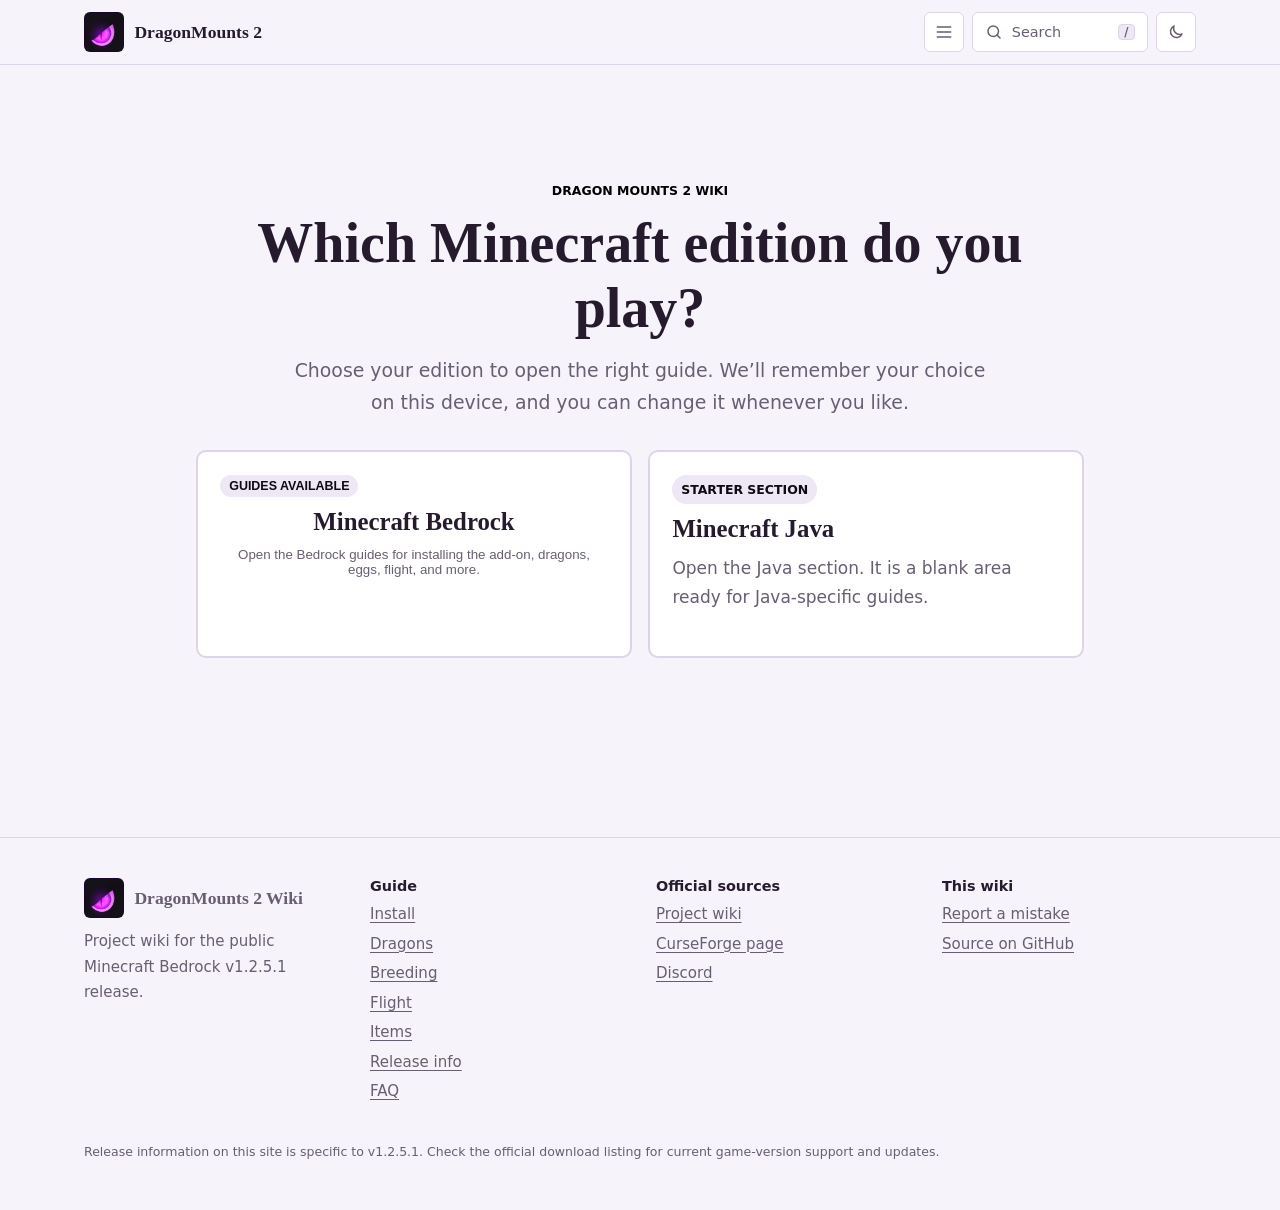
==== commit 10b0e29f: "Restore homepage and add GitHub site checks Polish navigation transitions and clean up the edition l" ====
--- a/index.html
+++ b/index.html
@@ -1,9 +1,9 @@
 <!DOCTYPE html>
-<html lang="en-GB" style="--wiki-accent-light: #000000; --wiki-accent-dark: #ffffff; --wiki-hero-light: #ffffff; --wiki-hero-dark: #222426;"><head>
+<html lang="en-GB"><head>
 <meta charset="utf-8">
 <meta name="viewport" content="width=device-width, initial-scale=1, viewport-fit=cover">
-<title>Dragons | DragonMounts 2 Wiki</title>
-<meta name="description" content="Browse appearance variants for 10 Dragon Mounts 2 dragons and compare egg sources and breath types for all 17 species.">
+<title>DragonMounts 2 Wiki</title>
+<meta name="description" content="Choose Minecraft Bedrock or Java to open the right DragonMounts 2 Wiki section.">
 <meta name="theme-color" content="#21152d">
 <link rel="icon" href="textures/pack_icon.png" type="image/png">
 
@@ -37,35 +37,60 @@
 <dialog class="nav-drawer" id="nav-drawer" aria-labelledby="nav-title">
 <div class="drawer-head"><b id="nav-title">Explore the wiki</b><button class="ibtn" id="nav-close" type="button" aria-label="Close guide menu"><svg class="ico" viewBox="0 0 24 24" aria-hidden="true"><path d="m6 6 12 12M18 6 6 18"></path></svg></button></div>
 <nav aria-label="Guide pages"><section class="guide-group"><h2>Start here</h2><ul><li><a href="index.html">Overview</a></li><li><a href="install.html">Install</a></li></ul></section><section class="guide-group"><h2>Dragon guide</h2><ul><li><a href="dragons.html">Dragons</a></li><li><a href="breeding.html">Eggs and taming</a></li><li><a href="flight.html">Riding and flight</a></li></ul></section><section class="guide-group"><h2>Reference</h2><ul><li><a href="items.html">Items and equipment</a></li><li><a href="changelog.html">Release info</a></li><li><a href="faq.html">FAQ and glossary</a></li></ul></section></nav>
-<section class="drawer-section"><h2>On this page</h2><ul><li><a href="#appearances">Dragon appearances</a></li><li><a href="#species">All 17 species</a></li></ul></section>
+<section class="drawer-section"><h2>On this page</h2><ul><li><a href="#tasks">Browse the guide</a></li><li><a href="#meet">Meet the dragons</a></li><li><a href="#help">Contribute</a></li></ul></section>
 </dialog>
-<main id="main">
-<div class="phead"><div class="wrap"><h1>Dragons</h1><p class="lede">Browse all 17 dragons in the public v1.2.5.1 release, with egg images and official nest and breath summaries.</p></div></div>
-<div class="wrap layout has-sidebar">
-<aside class="guide-sidebar"><nav aria-label="Wiki chapters"><section class="guide-group"><h2>Start here</h2><ul><li><a href="index.html">Overview</a></li><li><a href="install.html">Install</a></li></ul></section><section class="guide-group"><h2>Dragon guide</h2><ul><li><a href="dragons.html">Dragons</a></li><li><a href="breeding.html">Eggs and taming</a></li><li><a href="flight.html">Riding and flight</a></li></ul></section><section class="guide-group"><h2>Reference</h2><ul><li><a href="items.html">Items and equipment</a></li><li><a href="changelog.html">Release info</a></li><li><a href="faq.html">FAQ and glossary</a></li></ul></section></nav><section class="guide-group"><h2>On this page</h2><ul><li><a href="#appearances">Dragon appearances</a></li><li><a href="#species">All 17 species</a></li></ul></section></aside>
-<article>
+<main id="main" class="">
+<section class="edition-picker" id="edition-picker" aria-labelledby="edition-title">
+<div class="wrap edition-picker-inner">
+<p class="eyebrow" style="text-align:center">DRAGON MOUNTS 2 WIKI</p>
+<h1 id="edition-title">Which Minecraft edition do you play?</h1>
+<p class="lede">Choose your edition to open the right guide. We’ll remember your choice on this device, and you can change it whenever you like.</p>
+<div class="edition-options">
+<button class="edition-card" id="select-bedrock" type="button">
+<span class="edition-tag">GUIDES AVAILABLE</span>
+<strong>Minecraft Bedrock</strong>
+<span>Open the Bedrock guides for installing the add-on, dragons, eggs, flight, and more.</span>
+</button>
+<a class="edition-card" id="select-java" href="java.html">
+<span class="edition-tag">STARTER SECTION</span>
+<strong>Minecraft Java</strong>
+<span>Open the Java section. It is a blank area ready for Java-specific guides.</span>
+</a>
+</div>
+</div>
+</section>
+<div id="bedrock-content" hidden="">
+<div class="edition-status"><span>Showing Minecraft Bedrock guides</span><button id="change-edition" type="button">Change edition</button></div>
+<section class="home-hero">
+<div class="wrap home-hero-inner">
+<div class="home-hero-copy">
+<p class="eyebrow">BEDROCK FIELD GUIDE</p>
 
-<h2 id="appearances"><a class="anchor" href="#appearances" aria-label="Link to this section">#</a>Dragon appearances</h2>
-<p>Scroll through the dragons and choose a variant to preview it.</p>
-<div class="appearance-explorer" id="appearance-explorer" data-appearances="[{&quot;name&quot;:&quot;Aether&quot;,&quot;variants&quot;:[{&quot;name&quot;:&quot;Aethra&quot;,&quot;src&quot;:&quot;textures/dragon.entity/dragonmounts2.aether_normal.png&quot;},{&quot;name&quot;:&quot;Wind&quot;,&quot;src&quot;:&quot;textures/dragon.entity/dragonmounts2.aether_wind.png&quot;},{&quot;name&quot;:&quot;Breeze&quot;,&quot;src&quot;:&quot;textures/dragon.entity/dragonmounts2.aether_breeze.png&quot;}]},{&quot;name&quot;:&quot;Dark&quot;,&quot;variants&quot;:[{&quot;name&quot;:&quot;Bloodmoon&quot;,&quot;src&quot;:&quot;textures/dragon.entity/dragonmounts2.dark_bloodmoon.png&quot;},{&quot;name&quot;:&quot;Demon&quot;,&quot;src&quot;:&quot;textures/dragon.entity/dragonmounts2.dark_demon.png&quot;},{&quot;name&quot;:&quot;Imp&quot;,&quot;src&quot;:&quot;textures/dragon.entity/dragonmounts2.dark_imp.png&quot;},{&quot;name&quot;:&quot;Underworld&quot;,&quot;src&quot;:&quot;textures/dragon.entity/dragonmounts2.dark_underworld.png&quot;}]},{&quot;name&quot;:&quot;Forest&quot;,&quot;variants&quot;:[{&quot;name&quot;:&quot;Cold&quot;,&quot;src&quot;:&quot;textures/dragon.entity/dragonmounts2.forest_cold.png&quot;},{&quot;name&quot;:&quot;Jungle&quot;,&quot;src&quot;:&quot;textures/dragon.entity/dragonmounts2.forest_jungle.png&quot;},{&quot;name&quot;:&quot;Nature&quot;,&quot;src&quot;:&quot;textures/dragon.entity/dragonmounts2.forest_base.png&quot;},{&quot;name&quot;:&quot;Warm&quot;,&quot;src&quot;:&quot;textures/dragon.entity/dragonmounts2.forest_dry.png&quot;}]},{&quot;name&quot;:&quot;Ice&quot;,&quot;variants&quot;:[{&quot;name&quot;:&quot;Alpine&quot;,&quot;src&quot;:&quot;textures/dragon.entity/dragonmounts2.ice_alpine.png&quot;},{&quot;name&quot;:&quot;Iceberg&quot;,&quot;src&quot;:&quot;textures/dragon.entity/dragonmounts2.ice_iceberg.png&quot;},{&quot;name&quot;:&quot;Frost&quot;,&quot;src&quot;:&quot;textures/dragon.entity/dragonmounts2.ice_frost.png&quot;}]},{&quot;name&quot;:&quot;Nether&quot;,&quot;variants&quot;:[{&quot;name&quot;:&quot;Magma&quot;,&quot;src&quot;:&quot;textures/dragon.entity/dragonmounts2.nether_ash.png&quot;},{&quot;name&quot;:&quot;Volcanic&quot;,&quot;src&quot;:&quot;textures/dragon.entity/dragonmounts2.nether_volcanic.png&quot;},{&quot;name&quot;:&quot;Soul Fire&quot;,&quot;src&quot;:&quot;textures/dragon.entity/dragonmounts2.nether_soul_fire.png&quot;}]},{&quot;name&quot;:&quot;Sculk&quot;,&quot;variants&quot;:[{&quot;name&quot;:&quot;Amethyst&quot;,&quot;src&quot;:&quot;textures/dragon.entity/dragonmounts2.sculk_amythest.png&quot;},{&quot;name&quot;:&quot;Beta&quot;,&quot;src&quot;:&quot;textures/dragon.entity/dragonmounts2.sculk_mutated.png&quot;},{&quot;name&quot;:&quot;Warden&quot;,&quot;src&quot;:&quot;textures/dragon.entity/dragonmounts2.sculk_warden.png&quot;}]},{&quot;name&quot;:&quot;Skeleton&quot;,&quot;variants&quot;:[{&quot;name&quot;:&quot;Skeleton&quot;,&quot;src&quot;:&quot;textures/dragon.entity/dragonmounts2.skeleton.png&quot;},{&quot;name&quot;:&quot;Stray&quot;,&quot;src&quot;:&quot;textures/dragon.entity/dragonmounts2.stray.png&quot;},{&quot;name&quot;:&quot;Bogged&quot;,&quot;src&quot;:&quot;textures/dragon.entity/dragonmounts2.bogged.png&quot;}]},{&quot;name&quot;:&quot;Storm&quot;,&quot;variants&quot;:[{&quot;name&quot;:&quot;Lightning&quot;,&quot;src&quot;:&quot;textures/dragon.entity/dragonmounts2.storm_lightning.png&quot;},{&quot;name&quot;:&quot;Thunder&quot;,&quot;src&quot;:&quot;textures/dragon.entity/dragonmounts2.storm_thunder.png&quot;},{&quot;name&quot;:&quot;Bronzed&quot;,&quot;src&quot;:&quot;textures/dragon.entity/dragonmounts2.storm_bronzed.png&quot;}]},{&quot;name&quot;:&quot;Water&quot;,&quot;variants&quot;:[{&quot;name&quot;:&quot;Pond&quot;,&quot;src&quot;:&quot;textures/dragon.entity/dragonmounts2.water_pond.png&quot;},{&quot;name&quot;:&quot;Tidal&quot;,&quot;src&quot;:&quot;textures/dragon.entity/dragonmounts2.water_tidel.png&quot;},{&quot;name&quot;:&quot;Brine&quot;,&quot;src&quot;:&quot;textures/dragon.entity/dragonmounts2.water_ocean.png&quot;}]},{&quot;name&quot;:&quot;Zombie&quot;,&quot;variants&quot;:[{&quot;name&quot;:&quot;Drowned&quot;,&quot;src&quot;:&quot;textures/dragon.entity/dragonmounts2.zombie_drowned.png&quot;},{&quot;name&quot;:&quot;Husk&quot;,&quot;src&quot;:&quot;textures/dragon.entity/dragonmounts2.zombie_husk.png&quot;},{&quot;name&quot;:&quot;Zombie&quot;,&quot;src&quot;:&quot;textures/dragon.entity/dragonmounts2.zombie.png&quot;}]}]">
-<section class="appearance-card" id="aether" data-appearance="aether"><h3>Aether Dragon</h3><figure><img data-appearance-image="" src="textures/dragon.entity/dragonmounts2.aether_normal.png" alt="Aether Dragon, Aethra appearance" width="818" height="392" loading="lazy"><figcaption><b>Aether Dragon</b><span data-appearance-variant="">Aethra</span></figcaption></figure><label>Appearance<select data-appearance-select="" aria-label="Aether Dragon appearance"><option value="0">Aethra</option><option value="1">Wind</option><option value="2">Breeze</option></select></label></section>
-<section class="appearance-card" id="dark" data-appearance="dark"><h3>Dark Dragon</h3><figure><img data-appearance-image="" src="textures/dragon.entity/dragonmounts2.dark_bloodmoon.png" alt="Dark Dragon, Bloodmoon appearance" width="818" height="392" loading="lazy"><figcaption><b>Dark Dragon</b><span data-appearance-variant="">Bloodmoon</span></figcaption></figure><label>Appearance<select data-appearance-select="" aria-label="Dark Dragon appearance"><option value="0">Bloodmoon</option><option value="1">Demon</option><option value="2">Imp</option><option value="3">Underworld</option></select></label></section>
-<section class="appearance-card" id="forest" data-appearance="forest"><h3>Forest Dragon</h3><figure><img data-appearance-image="" src="textures/dragon.entity/dragonmounts2.forest_base.png" alt="Forest Dragon, Nature appearance" width="818" height="392" loading="lazy"><figcaption><b>Forest Dragon</b><span data-appearance-variant="">Nature</span></figcaption></figure><label>Appearance<select data-appearance-select="" aria-label="Forest Dragon appearance"><option value="0">Cold</option><option value="1">Jungle</option><option value="2">Nature</option><option value="3">Warm</option></select></label></section>
-<section class="appearance-card" id="ice" data-appearance="ice"><h3>Ice Dragon</h3><figure><img data-appearance-image="" src="textures/dragon.entity/dragonmounts2.ice_alpine.png" alt="Ice Dragon, Alpine appearance" width="818" height="392" loading="lazy"><figcaption><b>Ice Dragon</b><span data-appearance-variant="">Alpine</span></figcaption></figure><label>Appearance<select data-appearance-select="" aria-label="Ice Dragon appearance"><option value="0">Alpine</option><option value="1">Iceberg</option><option value="2">Frost</option></select></label></section>
-<section class="appearance-card" id="nether" data-appearance="nether"><h3>Nether Dragon</h3><figure><img data-appearance-image="" src="textures/dragon.entity/dragonmounts2.nether_volcanic.png" alt="Nether Dragon, Volcanic appearance" width="818" height="392" loading="lazy"><figcaption><b>Nether Dragon</b><span data-appearance-variant="">Volcanic</span></figcaption></figure><label>Appearance<select data-appearance-select="" aria-label="Nether Dragon appearance"><option value="0">Magma</option><option value="1">Volcanic</option><option value="2">Soul Fire</option></select></label></section>
-<section class="appearance-card" id="sculk" data-appearance="sculk"><h3>Sculk Dragon</h3><figure><img data-appearance-image="" src="textures/dragon.entity/dragonmounts2.sculk_warden.png" alt="Sculk Dragon, Warden appearance" width="818" height="392" loading="lazy"><figcaption><b>Sculk Dragon</b><span data-appearance-variant="">Warden</span></figcaption></figure><label>Appearance<select data-appearance-select="" aria-label="Sculk Dragon appearance"><option value="0">Amethyst</option><option value="1">Beta</option><option value="2">Warden</option></select></label></section>
-<section class="appearance-card" id="skeleton" data-appearance="skeleton"><h3>Skeleton Dragon</h3><figure><img data-appearance-image="" src="textures/dragon.entity/dragonmounts2.skeleton.png" alt="Skeleton Dragon, Skeleton appearance" width="818" height="392" loading="lazy"><figcaption><b>Skeleton Dragon</b><span data-appearance-variant="">Skeleton</span></figcaption></figure><label>Appearance<select data-appearance-select="" aria-label="Skeleton Dragon appearance"><option value="0">Skeleton</option><option value="1">Stray</option><option value="2">Bogged</option></select></label></section>
-<section class="appearance-card" id="storm" data-appearance="storm"><h3>Storm Dragon</h3><figure><img data-appearance-image="" src="textures/dragon.entity/dragonmounts2.storm_lightning.png" alt="Storm Dragon, Lightning appearance" width="818" height="392" loading="lazy"><figcaption><b>Storm Dragon</b><span data-appearance-variant="">Lightning</span></figcaption></figure><label>Appearance<select data-appearance-select="" aria-label="Storm Dragon appearance"><option value="0">Lightning</option><option value="1">Thunder</option><option value="2">Bronzed</option></select></label></section>
-<section class="appearance-card" id="water" data-appearance="water"><h3>Water Dragon</h3><figure><img data-appearance-image="" src="textures/dragon.entity/dragonmounts2.water_tidel.png" alt="Water Dragon, Tidal appearance" width="818" height="392" loading="lazy"><figcaption><b>Water Dragon</b><span data-appearance-variant="">Tidal</span></figcaption></figure><label>Appearance<select data-appearance-select="" aria-label="Water Dragon appearance"><option value="0">Pond</option><option value="1">Tidal</option><option value="2">Brine</option></select></label></section>
-<section class="appearance-card" id="zombie" data-appearance="zombie"><h3>Zombie Dragon</h3><figure><img data-appearance-image="" src="textures/dragon.entity/dragonmounts2.zombie.png" alt="Zombie Dragon, Zombie appearance" width="818" height="392" loading="lazy"><figcaption><b>Zombie Dragon</b><span data-appearance-variant="">Zombie</span></figcaption></figure><label>Appearance<select data-appearance-select="" aria-label="Zombie Dragon appearance"><option value="0">Drowned</option><option value="1">Husk</option><option value="2">Zombie</option></select></label></section>
+<h1>Dragon Mounts 2 Wiki</h1><p class="lede">A field guide to finding, raising, and flying dragons in Minecraft Bedrock.</p>
+<div class="hero-actions"><a class="btn" href="dragons.html#species">Explore the dragons</a><a class="btn ghost" href="breeding.html#hatching">Start with an egg</a><a class="btn ghost" href="install.html#downloads">Download options</a></div>
+<p class="hero-release"><span>PUBLIC RELEASE</span><b>v1.2.5.1</b><span>Minecraft Bedrock 26.40+</span></p>
+</div>
+<figure class="home-hero-art"><img src="textures/dragon.egg/dragonmounts2.dragon_egg_ender.png" alt="Ender Dragon egg from the Dragon Mounts 2 pack" width="512" height="512"><figcaption>ENDER DRAGON EGG</figcaption></figure>
+</div>
+</section>
+<div class="wrap home-note"><p class="note"><strong>Dragon Mounts 2 project guide.</strong> Mechanics and species are documented for the public v1.2.5.1 release. Check the <a href="https://github.com/DragonMounts-Team/DragonMounts2-Bedrock/wiki">project development wiki</a> for technical notes and the <a href="https://www.curseforge.com/minecraft-bedrock/addons/dragon-mounts-2/files/all">official download listing</a> for current game-version support.</p></div>
+<div class="wrap home-content">
+<h2 id="tasks"><a class="anchor" href="#tasks" aria-label="Link to this section">#</a>Browse the guide by goal</h2>
+<section class="task-group"><h3>Get started</h3><div class="tasks"><a href="install.html"><b>Install the add-on</b><span>Set up the packs in a Bedrock world.</span></a><a href="install.html#downloads"><b>Download options</b><span>Choose from the listed Dragon Mounts 2 download sites.</span></a><a href="dragons.html#species"><b>Find an egg</b><span>Look for nests in the Overworld, Nether, and End.</span></a><a href="breeding.html#hatching"><b>Hatch an egg</b><span>Interact until particles appear; hatching takes about 20 minutes.</span></a></div></section>
+<section class="task-group"><h3>Raise and ride</h3><div class="tasks"><a href="breeding.html#taming"><b>Tame a dragon</b><span>Feed a wild dragon raw fish, except pufferfish.</span></a><a href="flight.html#controls"><b>Ride and fly</b><span>Equip a saddle, mount, then press Jump to take off.</span></a><a href="breeding.html#transformations"><b>Breed and transform eggs</b><span>Use fish to breed dragons; use blocks or lightning to transform eggs.</span></a></div></section>
+<section class="task-group"><h3>Look things up</h3><div class="tasks"><a href="dragons.html#species"><b>Browse all 17 dragons</b><span>Compare egg images, breath types, natural nests, and transformations.</span></a><a href="items.html"><b>Items and equipment</b><span>Dragon scales, armor, tools, flutes, and more.</span></a><a href="faq.html"><b>FAQ and glossary</b><span>Find quick answers and common terms.</span></a><a href="https://www.curseforge.com/minecraft-bedrock/addons/dragon-mounts-2/files/all"><b>Release details</b><span>Check supported game versions and current release notes.</span></a></div></section>
+
+<h2 id="meet"><a class="anchor" href="#meet" aria-label="Link to this section">#</a>Meet the dragons</h2>
+<div class="three">
+<div><h3>Forest Dragon</h3><p>Preview Nature, Cold, Jungle, and Warm appearances.</p><a href="dragons.html#forest">Explore the Forest Dragon</a></div>
+<div><h3>Aether Dragon</h3><p>Preview Aethra, Breeze, and Wind appearances.</p><a href="dragons.html#aether">Explore the Aether Dragon</a></div>
+<div><h3>All 17 species</h3><p>Compare eggs, breath types, natural nests, and transformations.</p><a href="dragons.html#species">Browse the roster</a></div>
 </div>
 
-<h2 id="species"><a class="anchor" href="#species" aria-label="Link to this section">#</a>All 17 species</h2>
-<p>Quick reference for each dragon’s egg, breath, and nest or transformation source. <a href="https://github.com/DragonMounts-Team/DragonMounts2-Bedrock/wiki/Dragons">See the official guide for details.</a></p>
-<div class="tbl"><table class="dragon-roster"><thead><tr><th scope="col">Dragon</th><th scope="col">Egg</th><th scope="col">Breath</th><th scope="col">Nest or egg source</th></tr></thead><tbody><tr><th scope="row">Aether Dragon</th><td><img class="dragon-roster-thumb" src="textures/dragon.egg/dragonmounts2.dragon_egg_aether.png" alt="Aether Dragon egg" width="64" height="64" loading="lazy"></td><td>Levitation</td><td>Overworld: most biomes except Mesa</td></tr><tr><th scope="row">Dark Dragon</th><td><img class="dragon-roster-thumb" src="textures/dragon.egg/dragonmounts2.dragon_egg_dark.png" alt="Dark Dragon egg" width="64" height="64" loading="lazy"></td><td>Dark</td><td>No natural nest; transform a Moonlight egg with lightning</td></tr><tr><th scope="row">Enchant Dragon</th><td><img class="dragon-roster-thumb" src="textures/dragon.egg/dragonmounts2.dragon_egg_enchanted.png" alt="Enchant Dragon egg" width="64" height="64" loading="lazy"></td><td>Fire</td><td>The End: End biomes</td></tr><tr><th scope="row">Ender Dragon</th><td><img class="dragon-roster-thumb" src="textures/dragon.egg/dragonmounts2.dragon_egg_ender.png" alt="Ender Dragon egg" width="64" height="64" loading="lazy"></td><td>Ender</td><td>Convert the vanilla Ender Dragon egg</td></tr><tr><th scope="row">Fire Dragon</th><td><img class="dragon-roster-thumb" src="textures/dragon.egg/dragonmounts2.dragon_egg_fire.png" alt="Fire Dragon egg" width="64" height="64" loading="lazy"></td><td>Fire</td><td>Overworld: desert, plains, dripstone caves and plateaus</td></tr><tr><th scope="row">Forest Dragon</th><td><img class="dragon-roster-thumb" src="textures/dragon.egg/dragonmounts2.dragon_egg_forest.png" alt="Forest Dragon egg" width="64" height="64" loading="lazy"></td><td>Poison</td><td>Overworld: forests, jungles and flower forests</td></tr><tr><th scope="row">Ice Dragon</th><td><img class="dragon-roster-thumb" src="textures/dragon.egg/dragonmounts2.dragon_egg_ice.png" alt="Ice Dragon egg" width="64" height="64" loading="lazy"></td><td>Ice</td><td>Overworld: frozen biomes</td></tr><tr><th scope="row">Moonlight Dragon</th><td><img class="dragon-roster-thumb" src="textures/dragon.egg/dragonmounts2.dragon_egg_moonlight.png" alt="Moonlight Dragon egg" width="64" height="64" loading="lazy"></td><td>Dark</td><td>Overworld: cold and deep oceans, and rivers</td></tr><tr><th scope="row">Nether Dragon</th><td><img class="dragon-roster-thumb" src="textures/dragon.egg/dragonmounts2.dragon_egg_nether.png" alt="Nether Dragon egg" width="64" height="64" loading="lazy"></td><td>Nether</td><td>Nether: all biomes</td></tr><tr><th scope="row">Sculk Dragon</th><td><img class="dragon-roster-thumb" src="textures/dragon.egg/dragonmounts2.dragon_egg_sculk.png" alt="Sculk Dragon egg" width="64" height="64" loading="lazy"></td><td>Wither</td><td>Overworld underground: Deep Dark only</td></tr><tr><th scope="row">Skeleton Dragon</th><td><img class="dragon-roster-thumb" src="textures/dragon.egg/dragonmounts2.dragon_egg_skeleton.png" alt="Skeleton Dragon egg" width="64" height="64" loading="lazy"></td><td>Melee only</td><td>Nether: all biomes</td></tr><tr><th scope="row">Storm Dragon</th><td><img class="dragon-roster-thumb" src="textures/dragon.egg/dragonmounts2.dragon_egg_storm.png" alt="Storm Dragon egg" width="64" height="64" loading="lazy"></td><td>Air</td><td>No natural nest; transform a Water egg with lightning</td></tr><tr><th scope="row">Sunlight Dragon</th><td><img class="dragon-roster-thumb" src="textures/dragon.egg/dragonmounts2.dragon_egg_sunlight.png" alt="Sunlight Dragon egg" width="64" height="64" loading="lazy"></td><td>Fire</td><td>Overworld: desert and desert hills</td></tr><tr><th scope="row">Terra Dragon</th><td><img class="dragon-roster-thumb" src="textures/dragon.egg/dragonmounts2.dragon_egg_terra.png" alt="Terra Dragon egg" width="64" height="64" loading="lazy"></td><td>Fire</td><td>Overworld: Mesa / Badlands</td></tr><tr><th scope="row">Water Dragon</th><td><img class="dragon-roster-thumb" src="textures/dragon.egg/dragonmounts2.dragon_egg_water.png" alt="Water Dragon egg" width="64" height="64" loading="lazy"></td><td>Water</td><td>Overworld: oceans and swamps</td></tr><tr><th scope="row">Wither Dragon</th><td><img class="dragon-roster-thumb" src="textures/dragon.egg/dragonmounts2.dragon_egg_wither.png" alt="Wither Dragon egg" width="64" height="64" loading="lazy"></td><td>Wither</td><td>No natural nest; transform a Skeleton egg with lightning</td></tr><tr><th scope="row">Zombie Dragon</th><td><img class="dragon-roster-thumb" src="textures/dragon.egg/dragonmounts2.dragon_egg_zombie.png" alt="Zombie Dragon egg" width="64" height="64" loading="lazy"></td><td>Poison</td><td>Nether: all biomes</td></tr></tbody></table></div>
-<p class="source-line">Source: <a href="https://github.com/DragonMounts-Team/DragonMounts2-Bedrock/wiki/Dragons">Official Dragon Mounts 2 Dragons guide</a>.</p>
-
-</article>
+<h2 id="help"><a class="anchor" href="#help" aria-label="Link to this section">#</a>Contribute</h2>
+<p>Report missing or outdated information to help keep the guide accurate.</p>
+<p class="cta contribute-actions"><span data-link="issues"><a class="btn sm" href="https://github.com/Grummboy2/TestWiki/issues/new">Report a mistake</a></span> <span data-link="discord"><a class="btn sm ghost" href="https://discord.gg/Ewm8aTTJ3K">Ask on Discord</a></span></p>
+</div>
 </div>
 </main>
 <footer class="foot"><div class="wrap">
@@ -86,6 +111,50 @@
 <script src="assets/config.js"></script>
 <script src="assets/data.js"></script>
 <script src="assets/app.js"></script>
+<script>
+(() => {
+  const key = "dm2-edition";
+  const picker = document.querySelector("#edition-picker");
+  const bedrock = document.querySelector("#bedrock-content");
+  const params = new URLSearchParams(window.location.search);
+  let saved = null;
+  try { saved = localStorage.getItem(key); } catch (error) {}
+
+  const showBedrock = (remember) => {
+    picker.hidden = true;
+    bedrock.hidden = false;
+    if (remember) {
+      try { localStorage.setItem(key, "bedrock"); } catch (error) {}
+    }
+  };
+
+  if (params.get("choose") === "1") {
+    try { localStorage.removeItem(key); } catch (error) {}
+  } else if (params.get("edition") === "bedrock" || window.location.hash) {
+    showBedrock(true);
+  } else if (saved === "java") {
+    window.location.replace("java.html");
+  } else if (saved === "bedrock") {
+    showBedrock(false);
+  }
+
+  document.querySelector("#select-bedrock").addEventListener("click", () => showBedrock(true));
+  document.querySelector("#select-java").addEventListener("click", () => {
+    try { localStorage.setItem(key, "java"); } catch (error) {}
+  });
+  document.querySelector("#change-edition").addEventListener("click", () => {
+    try { localStorage.removeItem(key); } catch (error) {}
+    bedrock.hidden = true;
+    picker.hidden = false;
+    window.history.replaceState(null, "", window.location.pathname);
+    picker.scrollIntoView({ block: "start" });
+  });
+  if (window.location.hash && !bedrock.hidden) {
+    const target = document.getElementById(decodeURIComponent(window.location.hash.slice(1)));
+    if (target) requestAnimationFrame(() => target.scrollIntoView());
+  }
+})();
+</script>
 
 
 </body></html>
--- a/assets/style.css
+++ b/assets/style.css
@@ -174,6 +174,7 @@
 /* ---------- Dragon appearance explorer ---------- */
 .appearance-explorer{display:grid;grid-template-columns:repeat(auto-fit,minmax(min(100%,19rem),1fr));gap:1rem;margin:1rem 0 3rem}
 .appearance-card{min-width:0;padding:1rem;border:1px solid var(--line);border-radius:var(--r);background:var(--panel);scroll-margin-top:calc(var(--hh) + 1rem)}
+.appearance-card:hover,.appearance-card:focus-within{border-color:var(--a);box-shadow:0 .35rem 1.2rem rgba(0,0,0,.08)}
 .appearance-card h3{margin:0 0 .6rem;font-size:1.15rem}
 .appearance-card figure{margin:0}
 .appearance-card img{display:block;width:100%;height:auto;aspect-ratio:818/392;object-fit:contain;background:var(--soft)}
@@ -181,10 +182,12 @@
 .appearance-card figcaption b{color:var(--fg);font-weight:650}
 .appearance-card label{display:grid;gap:.35rem;color:var(--mute);font-size:.84rem;font-weight:600}
 .appearance-card select{width:100%;min-height:42px;padding:.5rem .75rem;border:1px solid var(--line);border-radius:4px;background:var(--panel);color:var(--fg);font:500 .98rem var(--sans)}
+.appearance-card select:hover{border-color:var(--a)}
 
 /* ---------- items ---------- */
 .items{display:grid;grid-template-columns:repeat(auto-fill,minmax(15.5rem,1fr));gap:.75rem;margin:1rem 0;padding:0;list-style:none}
 .item{display:flex;gap:.9rem;background:var(--panel);border:1px solid var(--line);border-radius:var(--r);padding:1rem 1.1rem;margin:0}
+.item:hover{border-color:var(--a)}
 .item svg{flex:none;width:2.2rem;height:2.2rem;padding:.4rem;border-radius:var(--r);background:var(--soft);fill:none;stroke:var(--at);stroke-width:1.7;stroke-linecap:round;stroke-linejoin:round}
 .item b{display:block;font:650 1rem/1.3 var(--sans)}
 .item p{margin:.3rem 0 0;color:var(--mute);font-size:.92rem;line-height:1.5}
@@ -224,7 +227,7 @@
 
 @keyframes page-enter{from{opacity:.75;transform:translateY(5px)}to{opacity:1;transform:translateY(0)}}
 @media(prefers-reduced-motion:no-preference){main{animation:page-enter .28s ease-out both}}
-@media(prefers-reduced-motion:reduce){html{scroll-behavior:auto}*,*::before,*::after{transition:none!important;animation:none!important}}
+@media(prefers-reduced-motion:reduce){html{scroll-behavior:auto}*,*::before,*::after{transition:none!important;animation:none!important}.task-group .tasks a:hover{transform:none}}
 @media print{.site,.nav-drawer,.menu-toggle,.foot,.finder,.chipset,.skip{display:none!important}body{background:#fff;color:#000}details.q .body{display:block}}
 
 @media(max-width:560px){h2{font-size:1.55rem}.phead h1{font-size:2.25rem}.home-hero h1{font-size:2.4rem}.release-strip a{margin-left:0}dl.facts{grid-template-columns:1fr}dl.facts dt{padding-bottom:0;border-top:1px solid var(--line)!important}dl.facts dd{border-top:0!important;padding-top:.2rem}dl.facts dt:first-of-type{border-top:0!important}.brand{font-size:1rem}}
@@ -257,6 +260,7 @@
 /* ---------- edition chooser ---------- */
 .edition-picker{min-height:calc(100vh - var(--hh) - 8rem);display:grid;align-content:center;padding-block:3rem}
 .edition-picker-inner{width:100%;max-width:58rem;margin-inline:auto}
+.edition-picker .eyebrow{text-align:center}
 .edition-picker h1{font-size:clamp(2.25rem,6vw,3.5rem);text-align:center}
 .edition-picker .lede{max-width:44rem;margin:.9rem auto 2rem;text-align:center}
 .edition-options{display:grid;grid-template-columns:repeat(auto-fit,minmax(min(100%,19rem),1fr));gap:1rem}
@@ -275,4 +279,14 @@
 .java-empty .cta{margin-top:1.2rem}
 .task-group .tasks a b{margin-bottom:.2rem}
 @media(max-width:900px){.layout.has-sidebar{grid-template-columns:minmax(0,1fr)}.guide-sidebar{display:none}}
-@media(prefers-reduced-motion:reduce){.task-group .tasks a:hover{transform:none}}
+.home-content{padding-bottom:1rem}
+.contribute-actions{margin-top:1rem}
+
+/* ---------- interaction polish ---------- */
+.btn,.sbtn,.ibtn,.edition-switch button,.edition-status button,.chipset button,
+.appearance-card,.appearance-card select,.item,.nav-drawer .guide-group a,
+.guide-sidebar .guide-group a,.drawer-section a,.foot a,details.q>summary{
+  transition:background-color .18s ease,color .18s ease,border-color .18s ease,
+    box-shadow .18s ease,filter .18s ease
+}
+details.q>summary:hover{background:var(--soft)}
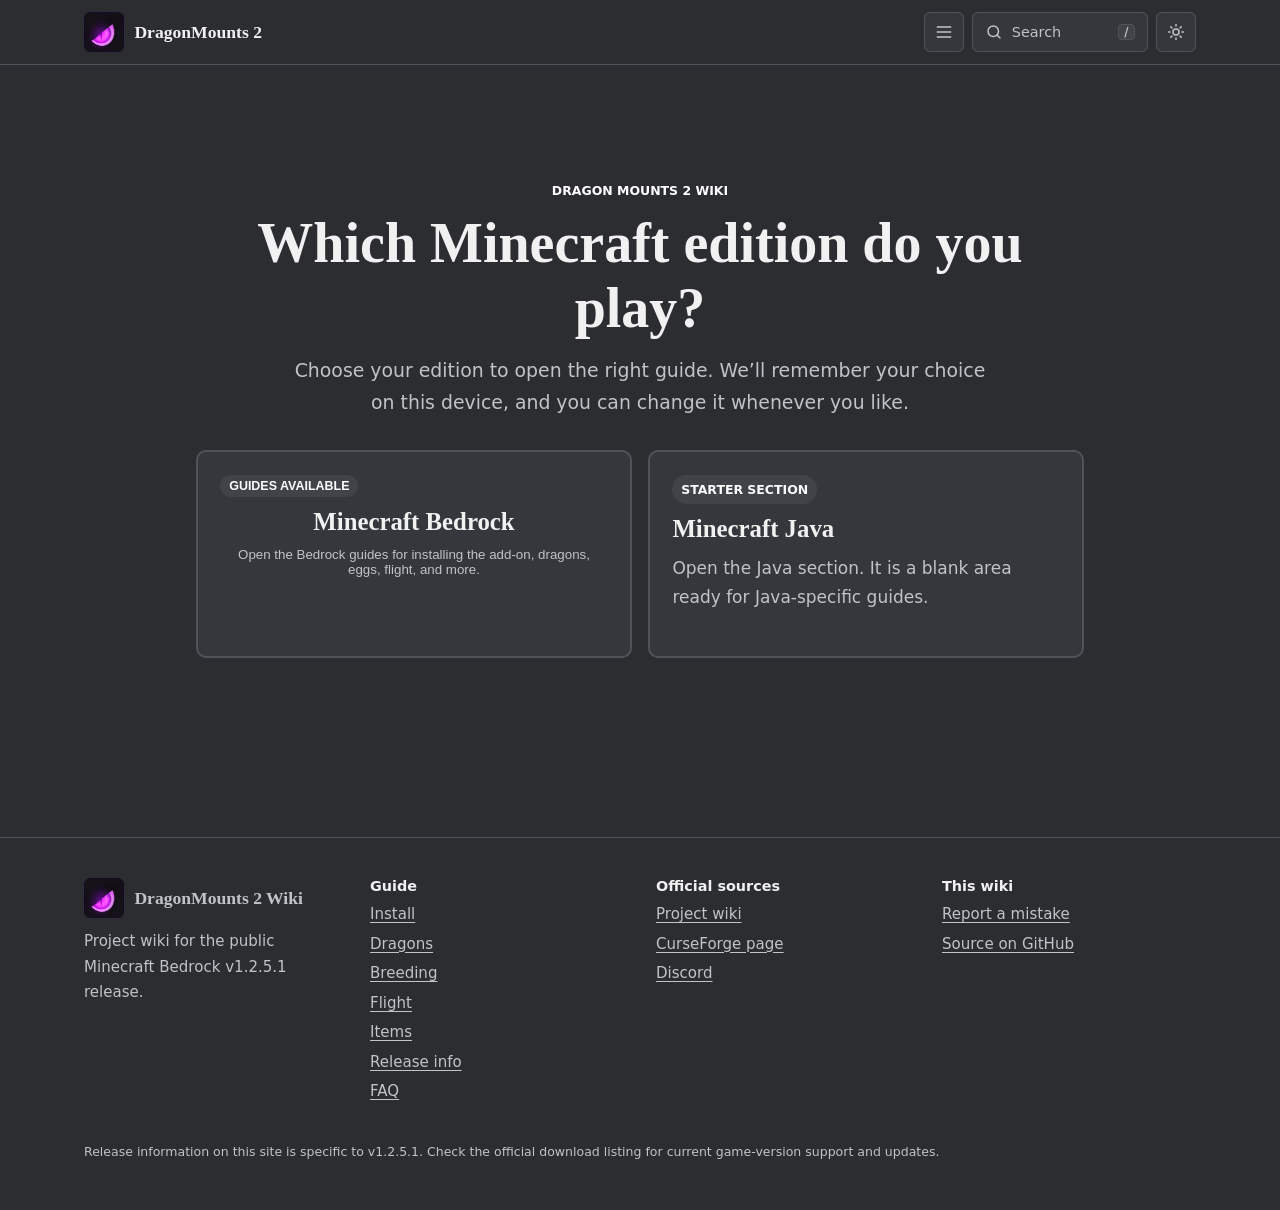
==== commit b892bd2c: "More fixes plus changelog Enjoy im working on it  slowly" ====
--- a/index.html
+++ b/index.html
@@ -1,5 +1,5 @@
 <!DOCTYPE html>
-<html lang="en-GB"><head>
+<html lang="en-GB" data-theme="dark" style="--wiki-accent-light: #000000; --wiki-accent-dark: #ffffff; --wiki-hero-light: #ffffff; --wiki-hero-dark: #222426;"><head>
 <meta charset="utf-8">
 <meta name="viewport" content="width=device-width, initial-scale=1, viewport-fit=cover">
 <title>DragonMounts 2 Wiki</title>
@@ -12,8 +12,8 @@
 </head>
 <body>
 <a class="skip" href="#main">Skip to content</a>
-<svg width="0" height="0" style="position:absolute" aria-hidden="true"><defs>
-<symbol id="head" viewBox="0 0 160 120"><path d="M58 40C44 28 28 22 10 24c14 6 26 16 34 30z"></path><path d="M80 38C70 22 56 12 40 8c12 10 20 24 24 38z"></path><path d="M28 90C20 66 34 44 62 40c22-4 50 4 78 22 10 6 8 16-2 18l-26 2c-6 12-22 16-36 12-14 8-30 4-48-4z"></path><path d="M30 92l-14 14 22-6zM46 98l-6 16 18-12z"></path><path d="M86 52c10-8 26-4 36 6-12 2-26 0-36-6z" style="fill:var(--eyec,#fff)"></path><ellipse cx="104" cy="55" rx="2.6" ry="5.5" transform="rotate(-62 104 55)" style="fill:#05090d"></ellipse><circle cx="138" cy="66" r="2" style="fill:var(--eyec,#fff)"></circle><path d="M82 80l50-8" fill="none" stroke="var(--eyec,#fff)" stroke-width="2" stroke-linecap="round"></path></symbol>
+<svg class="svg-sprite" width="0" height="0" aria-hidden="true"><defs>
+<symbol id="head" viewBox="0 0 160 120"><path d="M58 40C44 28 28 22 10 24c14 6 26 16 34 30z"></path><path d="M80 38C70 22 56 12 40 8c12 10 20 24 24 38z"></path><path d="M28 90C20 66 34 44 62 40c22-4 50 4 78 22 10 6 8 16-2 18l-26 2c-6 12-22 16-36 12-14 8-30 4-48-4z"></path><path d="M30 92l-14 14 22-6zM46 98l-6 16 18-12z"></path><path d="M86 52c10-8 26-4 36 6-12 2-26 0-36-6z" class="dragon-eye-accent"></path><ellipse cx="104" cy="55" rx="2.6" ry="5.5" transform="rotate(-62 104 55)" class="dragon-eye-pupil"></ellipse><circle cx="138" cy="66" r="2" class="dragon-eye-accent"></circle><path d="M82 80l50-8" fill="none" stroke="var(--eyec,#fff)" stroke-width="2" stroke-linecap="round"></path></symbol>
 <symbol id="i-core" viewBox="0 0 24 24"><circle cx="12" cy="12" r="8"></circle><path d="M12 7.5l3.5 4.5-3.5 4.5L8.5 12z"></path></symbol>
 <symbol id="i-scepter" viewBox="0 0 24 24"><path d="M4 20l9-9"></path><path d="M17 3l4 4-4 4-4-4z"></path></symbol>
 <symbol id="i-flute" viewBox="0 0 24 24"><path d="M3 17L17 3l4 4L7 21z"></path><path d="M9 15v.01M12 12v.01M15 9v.01"></path></symbol>
@@ -39,10 +39,10 @@
 <nav aria-label="Guide pages"><section class="guide-group"><h2>Start here</h2><ul><li><a href="index.html">Overview</a></li><li><a href="install.html">Install</a></li></ul></section><section class="guide-group"><h2>Dragon guide</h2><ul><li><a href="dragons.html">Dragons</a></li><li><a href="breeding.html">Eggs and taming</a></li><li><a href="flight.html">Riding and flight</a></li></ul></section><section class="guide-group"><h2>Reference</h2><ul><li><a href="items.html">Items and equipment</a></li><li><a href="changelog.html">Release info</a></li><li><a href="faq.html">FAQ and glossary</a></li></ul></section></nav>
 <section class="drawer-section"><h2>On this page</h2><ul><li><a href="#tasks">Browse the guide</a></li><li><a href="#meet">Meet the dragons</a></li><li><a href="#help">Contribute</a></li></ul></section>
 </dialog>
-<main id="main" class="">
+<main id="main" class="editor-editing editor-extra-options">
 <section class="edition-picker" id="edition-picker" aria-labelledby="edition-title">
 <div class="wrap edition-picker-inner">
-<p class="eyebrow" style="text-align:center">DRAGON MOUNTS 2 WIKI</p>
+<p class="eyebrow">DRAGON MOUNTS 2 WIKI</p>
 <h1 id="edition-title">Which Minecraft edition do you play?</h1>
 <p class="lede">Choose your edition to open the right guide. We’ll remember your choice on this device, and you can change it whenever you like.</p>
 <div class="edition-options">
@@ -76,20 +76,13 @@
 <div class="wrap home-note"><p class="note"><strong>Dragon Mounts 2 project guide.</strong> Mechanics and species are documented for the public v1.2.5.1 release. Check the <a href="https://github.com/DragonMounts-Team/DragonMounts2-Bedrock/wiki">project development wiki</a> for technical notes and the <a href="https://www.curseforge.com/minecraft-bedrock/addons/dragon-mounts-2/files/all">official download listing</a> for current game-version support.</p></div>
 <div class="wrap home-content">
 <h2 id="tasks"><a class="anchor" href="#tasks" aria-label="Link to this section">#</a>Browse the guide by goal</h2>
-<section class="task-group"><h3>Get started</h3><div class="tasks"><a href="install.html"><b>Install the add-on</b><span>Set up the packs in a Bedrock world.</span></a><a href="install.html#downloads"><b>Download options</b><span>Choose from the listed Dragon Mounts 2 download sites.</span></a><a href="dragons.html#species"><b>Find an egg</b><span>Look for nests in the Overworld, Nether, and End.</span></a><a href="breeding.html#hatching"><b>Hatch an egg</b><span>Interact until particles appear; hatching takes about 20 minutes.</span></a></div></section>
-<section class="task-group"><h3>Raise and ride</h3><div class="tasks"><a href="breeding.html#taming"><b>Tame a dragon</b><span>Feed a wild dragon raw fish, except pufferfish.</span></a><a href="flight.html#controls"><b>Ride and fly</b><span>Equip a saddle, mount, then press Jump to take off.</span></a><a href="breeding.html#transformations"><b>Breed and transform eggs</b><span>Use fish to breed dragons; use blocks or lightning to transform eggs.</span></a></div></section>
-<section class="task-group"><h3>Look things up</h3><div class="tasks"><a href="dragons.html#species"><b>Browse all 17 dragons</b><span>Compare egg images, breath types, natural nests, and transformations.</span></a><a href="items.html"><b>Items and equipment</b><span>Dragon scales, armor, tools, flutes, and more.</span></a><a href="faq.html"><b>FAQ and glossary</b><span>Find quick answers and common terms.</span></a><a href="https://www.curseforge.com/minecraft-bedrock/addons/dragon-mounts-2/files/all"><b>Release details</b><span>Check supported game versions and current release notes.</span></a></div></section>
+<section class="task-group"><h3>Get started</h3><div class="tasks"><a href="install.html"><b>Install the add-on</b><span>Set up the packs in a Bedrock world.</span></a><a href="install.html#downloads"><b>Download options</b><span>Choose from the listed Dragon Mounts 2 download sites.</span></a><a href="dragons.html#species"><b>Find an egg</b><span>Look for nests in the Overworld, Nether, and End.</span></a><a href="breeding.html#hatching" class=""><b>Hatch an egg</b><span>Interact until particles appear; hatching takes about 20 minutes.</span></a></div></section>
+<section class="task-group"><h3 class="">Raise and ride</h3><div class="tasks"><a href="breeding.html#taming" class=""><b>Tame a dragon</b><span>Feed a wild dragon raw fish, except pufferfish.</span></a><a href="flight.html#controls" class=""><b>Ride and fly</b><span>Equip a saddle, mount, then press Jump to take off.</span></a><a href="breeding.html#transformations" class=""><b>Breed and transform eggs</b><span>Use fish to breed dragons; use blocks or lightning to transform eggs.</span></a></div></section>
+<section class="task-group"><h3>Look things up</h3><div class="tasks"><a href="dragons.html#species" class=""><b>Browse all 17 dragons</b><span>Compare egg images, breath types, natural nests, and transformations.</span></a><a href="items.html" class=""><b>Items and equipment</b><span>Dragon scales, armor, tools, flutes, and more.</span></a><a href="faq.html" class=""><b>FAQ and glossary</b><span>Find quick answers and common terms.</span></a><a href="https://www.curseforge.com/minecraft-bedrock/addons/dragon-mounts-2/files/all" class=""><b>Release details</b><span>Check supported game versions and current release notes.</span><a class="anchor" href="#meet" aria-label="Link to this section" style="letter-spacing: 0px; background-color: rgb(43, 45, 48); display: inline !important;">#</a></a></div></section>
 
-<h2 id="meet"><a class="anchor" href="#meet" aria-label="Link to this section">#</a>Meet the dragons</h2>
-<div class="three">
-<div><h3>Forest Dragon</h3><p>Preview Nature, Cold, Jungle, and Warm appearances.</p><a href="dragons.html#forest">Explore the Forest Dragon</a></div>
-<div><h3>Aether Dragon</h3><p>Preview Aethra, Breeze, and Wind appearances.</p><a href="dragons.html#aether">Explore the Aether Dragon</a></div>
-<div><h3>All 17 species</h3><p>Compare eggs, breath types, natural nests, and transformations.</p><a href="dragons.html#species">Browse the roster</a></div>
-</div>
 
-<h2 id="help"><a class="anchor" href="#help" aria-label="Link to this section">#</a>Contribute</h2>
-<p>Report missing or outdated information to help keep the guide accurate.</p>
-<p class="cta contribute-actions"><span data-link="issues"><a class="btn sm" href="https://github.com/Grummboy2/TestWiki/issues/new">Report a mistake</a></span> <span data-link="discord"><a class="btn sm ghost" href="https://discord.gg/Ewm8aTTJ3K">Ask on Discord</a></span></p>
+<h2 id="help" class=""><a class="anchor" href="#help" aria-label="Link to this section">#</a>Contribute</h2><p class="">Report missing or outdated information to help keep the guide accurate.</p><p class="cta contribute-actions"> <span data-link="issues"><a class="btn sm" href="https://github.com/Grummboy2/TestWiki/issues/new">Report a mistake</a></span><span data-link="discord"><a class="btn sm ghost" href="https://discord.gg/Ewm8aTTJ3K">Ask on Discord</a></span></p>
+
 </div>
 </div>
 </main>
--- a/assets/style.css
+++ b/assets/style.css
@@ -30,6 +30,9 @@
 .wrap{width:100%;max-width:72rem;margin:0 auto;padding-inline:max(1.25rem,env(safe-area-inset-left)) max(1.25rem,env(safe-area-inset-right))}
 .skip{position:absolute;left:-999px;top:0;z-index:100;background:var(--a);color:var(--on-a);padding:.7rem 1rem;border-radius:0 0 var(--r) 0;font-weight:600}
 .skip:focus{left:0}
+.svg-sprite{position:absolute}
+.dragon-eye-accent{fill:var(--eyec,#fff)}
+.dragon-eye-pupil{fill:#05090d}
 .anchor{position:absolute;left:-1.2em;width:1em;color:var(--mute);text-decoration:none;opacity:0;font-family:var(--sans);font-weight:400;font-size:.8em;transition:opacity .15s}
 h2:hover .anchor,h3:hover .anchor,.anchor:focus-visible{opacity:1}
 mark{background:var(--a);color:var(--on-a);border-radius:3px;padding:0 2px}
@@ -114,6 +117,7 @@
 .dragon-roster-thumb{display:block;width:3.25rem;height:3.25rem;object-fit:contain;border:1px solid var(--line);border-radius:4px;background:var(--soft)}
 .dragon-source-type{display:inline-flex;padding:.25rem .55rem;border:1px solid var(--line);border-radius:999px;background:var(--soft);font-size:.82rem;white-space:nowrap}
 .source-line{margin-top:1rem;color:var(--mute);font-size:.92rem}
+.troubleshooting-note{margin-top:1rem}
 dl.facts{display:grid;grid-template-columns:max-content minmax(0,1fr);margin:1rem 0;border:1px solid var(--line);border-radius:var(--r);background:var(--panel)}
 dl.facts dt,dl.facts dd{margin:0;padding:.75rem 1rem;border-top:1px solid var(--line)}
 dl.facts dt:first-of-type,dl.facts dt:first-of-type+dd{border-top:0}
@@ -281,6 +285,8 @@
 @media(max-width:900px){.layout.has-sidebar{grid-template-columns:minmax(0,1fr)}.guide-sidebar{display:none}}
 .home-content{padding-bottom:1rem}
 .contribute-actions{margin-top:1rem}
+.not-found{padding:5rem 0}
+.not-found h1{font-size:2.6rem}
 
 /* ---------- interaction polish ---------- */
 .btn,.sbtn,.ibtn,.edition-switch button,.edition-status button,.chipset button,
@@ -290,3 +296,15 @@
     box-shadow .18s ease,filter .18s ease
 }
 details.q>summary:hover{background:var(--soft)}
+.release-list{display:grid;gap:.65rem;margin:1rem 0 2rem}
+.release-entry{overflow:hidden;border:1px solid var(--line);border-radius:var(--r);background:var(--panel)}
+.release-entry>summary{display:flex;align-items:center;flex-wrap:wrap;gap:.5rem 1rem;padding:.9rem 1.1rem;cursor:pointer;list-style:none}
+.release-entry>summary::-webkit-details-marker{display:none}
+.release-entry>summary::after{content:"+";margin-left:auto;color:var(--mute);font-size:1.25rem}
+.release-entry[open]>summary::after{content:"−"}
+.release-entry>summary>span:first-child{display:grid;min-width:12rem}
+.release-entry>summary small{color:var(--mute);font-size:.82rem}
+.release-summary{flex:1 1 22rem;color:var(--mute);font-size:.94rem}
+.release-entry>ul{margin:.2rem 1.1rem 1rem;padding-left:1.2rem}
+.release-source{margin:.4rem 1.1rem 1rem;font-size:.92rem}
+.release-entry>summary:hover{background:var(--soft)}
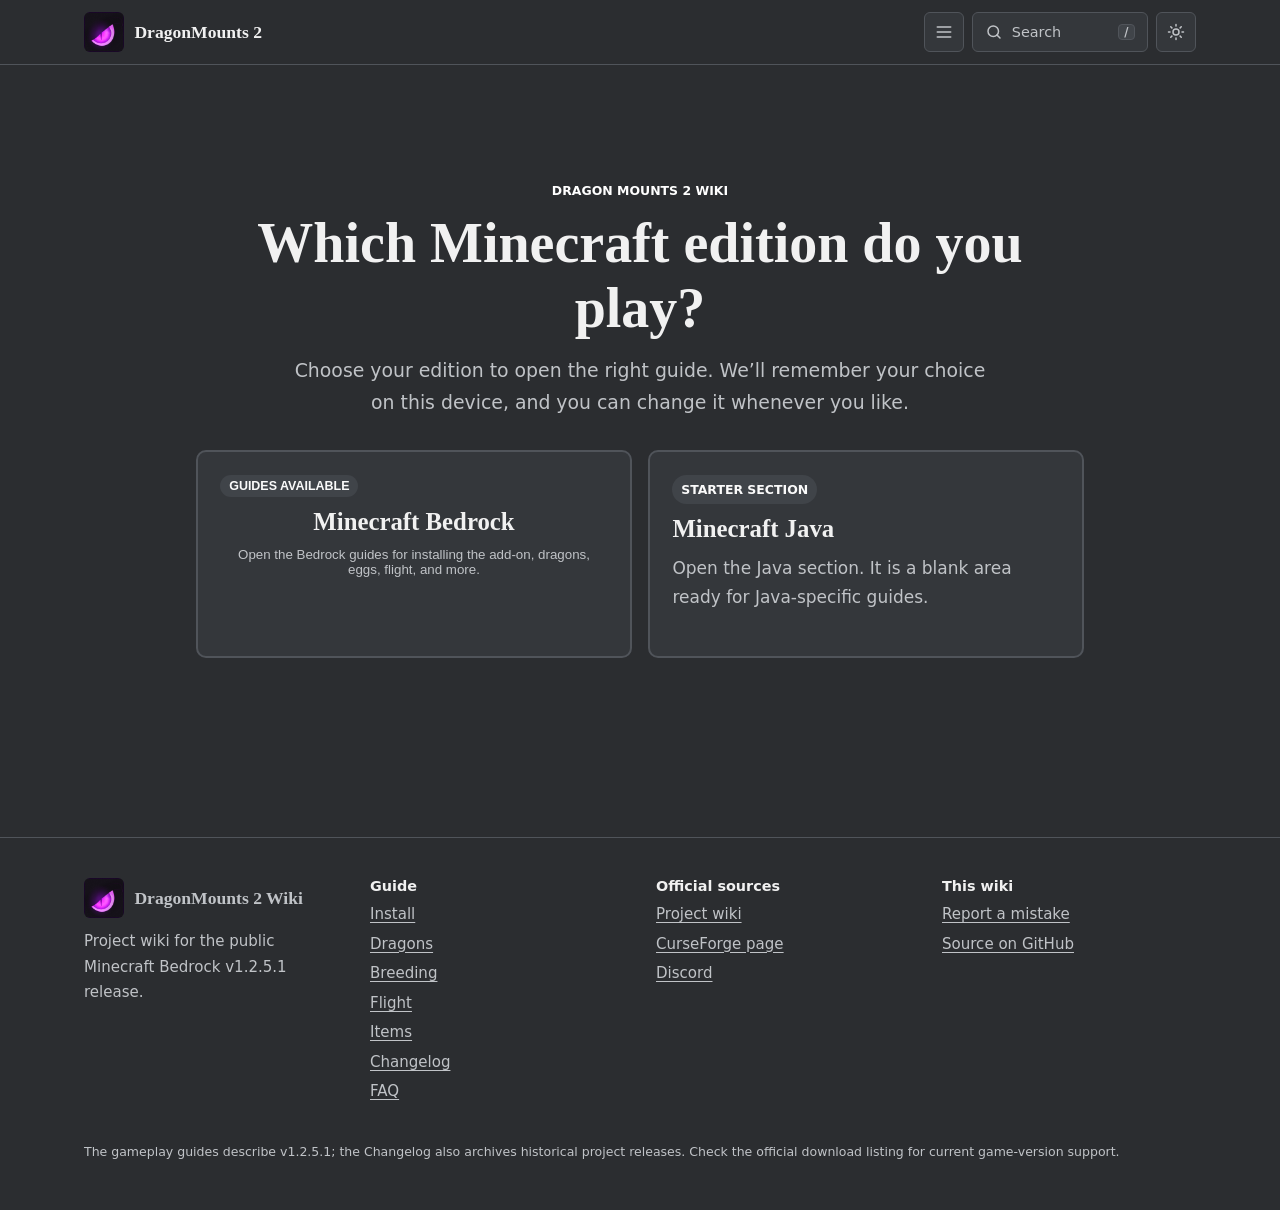
==== commit 74be8ffc: "Another change" ====
--- a/index.html
+++ b/index.html
@@ -36,10 +36,10 @@
 </div></div></header>
 <dialog class="nav-drawer" id="nav-drawer" aria-labelledby="nav-title">
 <div class="drawer-head"><b id="nav-title">Explore the wiki</b><button class="ibtn" id="nav-close" type="button" aria-label="Close guide menu"><svg class="ico" viewBox="0 0 24 24" aria-hidden="true"><path d="m6 6 12 12M18 6 6 18"></path></svg></button></div>
-<nav aria-label="Guide pages"><section class="guide-group"><h2>Start here</h2><ul><li><a href="index.html">Overview</a></li><li><a href="install.html">Install</a></li></ul></section><section class="guide-group"><h2>Dragon guide</h2><ul><li><a href="dragons.html">Dragons</a></li><li><a href="breeding.html">Eggs and taming</a></li><li><a href="flight.html">Riding and flight</a></li></ul></section><section class="guide-group"><h2>Reference</h2><ul><li><a href="items.html">Items and equipment</a></li><li><a href="changelog.html">Release info</a></li><li><a href="faq.html">FAQ and glossary</a></li></ul></section></nav>
+<nav aria-label="Guide pages"><section class="guide-group"><h2>Start here</h2><ul><li><a href="index.html">Overview</a></li><li><a href="install.html">Install</a></li></ul></section><section class="guide-group"><h2>Dragon guide</h2><ul><li><a href="dragons.html">Dragons</a></li><li><a href="breeding.html">Eggs and taming</a></li><li><a href="flight.html">Riding and flight</a></li></ul></section><section class="guide-group"><h2>Reference</h2><ul><li><a href="items.html">Items and equipment</a></li><li><a href="changelog.html">Changelog</a></li><li><a href="faq.html">FAQ and glossary</a></li></ul></section></nav>
 <section class="drawer-section"><h2>On this page</h2><ul><li><a href="#tasks">Browse the guide</a></li><li><a href="#meet">Meet the dragons</a></li><li><a href="#help">Contribute</a></li></ul></section>
 </dialog>
-<main id="main" class="editor-editing editor-extra-options">
+<main id="main" class="editor-editing">
 <section class="edition-picker" id="edition-picker" aria-labelledby="edition-title">
 <div class="wrap edition-picker-inner">
 <p class="eyebrow">DRAGON MOUNTS 2 WIKI</p>
@@ -60,17 +60,13 @@
 </div>
 </section>
 <div id="bedrock-content" hidden="">
-<div class="edition-status"><span>Showing Minecraft Bedrock guides</span><button id="change-edition" type="button">Change edition</button></div>
-<section class="home-hero">
-<div class="wrap home-hero-inner">
-<div class="home-hero-copy">
-<p class="eyebrow">BEDROCK FIELD GUIDE</p>
+<div class="edition-status"><span>Showing Minecraft Bedrock guides</span><button id="change-edition" type="button">Change edition</button></div><section class="home-hero"><div class="wrap home-hero-inner"><div class="home-hero-copy">
 
-<h1>Dragon Mounts 2 Wiki</h1><p class="lede">A field guide to finding, raising, and flying dragons in Minecraft Bedrock.</p>
+<h1 class="">Dragon Mounts 2 Wiki</h1><p class="lede">A field guide to finding, raising, and flying dragons in Minecraft Bedrock.</p>
 <div class="hero-actions"><a class="btn" href="dragons.html#species">Explore the dragons</a><a class="btn ghost" href="breeding.html#hatching">Start with an egg</a><a class="btn ghost" href="install.html#downloads">Download options</a></div>
 <p class="hero-release"><span>PUBLIC RELEASE</span><b>v1.2.5.1</b><span>Minecraft Bedrock 26.40+</span></p>
 </div>
-<figure class="home-hero-art"><img src="textures/dragon.egg/dragonmounts2.dragon_egg_ender.png" alt="Ender Dragon egg from the Dragon Mounts 2 pack" width="512" height="512"><figcaption>ENDER DRAGON EGG</figcaption></figure>
+<figure class="home-hero-art"><img src="textures/dragon.egg/dragonmounts2.dragon_egg_ender.png" alt="Ender Dragon egg from the Dragon Mounts 2 pack" width="512" height="512"></figure>
 </div>
 </section>
 <div class="wrap home-note"><p class="note"><strong>Dragon Mounts 2 project guide.</strong> Mechanics and species are documented for the public v1.2.5.1 release. Check the <a href="https://github.com/DragonMounts-Team/DragonMounts2-Bedrock/wiki">project development wiki</a> for technical notes and the <a href="https://www.curseforge.com/minecraft-bedrock/addons/dragon-mounts-2/files/all">official download listing</a> for current game-version support.</p></div>
@@ -78,7 +74,7 @@
 <h2 id="tasks"><a class="anchor" href="#tasks" aria-label="Link to this section">#</a>Browse the guide by goal</h2>
 <section class="task-group"><h3>Get started</h3><div class="tasks"><a href="install.html"><b>Install the add-on</b><span>Set up the packs in a Bedrock world.</span></a><a href="install.html#downloads"><b>Download options</b><span>Choose from the listed Dragon Mounts 2 download sites.</span></a><a href="dragons.html#species"><b>Find an egg</b><span>Look for nests in the Overworld, Nether, and End.</span></a><a href="breeding.html#hatching" class=""><b>Hatch an egg</b><span>Interact until particles appear; hatching takes about 20 minutes.</span></a></div></section>
 <section class="task-group"><h3 class="">Raise and ride</h3><div class="tasks"><a href="breeding.html#taming" class=""><b>Tame a dragon</b><span>Feed a wild dragon raw fish, except pufferfish.</span></a><a href="flight.html#controls" class=""><b>Ride and fly</b><span>Equip a saddle, mount, then press Jump to take off.</span></a><a href="breeding.html#transformations" class=""><b>Breed and transform eggs</b><span>Use fish to breed dragons; use blocks or lightning to transform eggs.</span></a></div></section>
-<section class="task-group"><h3>Look things up</h3><div class="tasks"><a href="dragons.html#species" class=""><b>Browse all 17 dragons</b><span>Compare egg images, breath types, natural nests, and transformations.</span></a><a href="items.html" class=""><b>Items and equipment</b><span>Dragon scales, armor, tools, flutes, and more.</span></a><a href="faq.html" class=""><b>FAQ and glossary</b><span>Find quick answers and common terms.</span></a><a href="https://www.curseforge.com/minecraft-bedrock/addons/dragon-mounts-2/files/all" class=""><b>Release details</b><span>Check supported game versions and current release notes.</span><a class="anchor" href="#meet" aria-label="Link to this section" style="letter-spacing: 0px; background-color: rgb(43, 45, 48); display: inline !important;">#</a></a></div></section>
+<section class="task-group"><h3>Look things up</h3><div class="tasks"><a href="dragons.html#species" class=""><b>Browse all 17 dragons</b><span>Compare egg images, breath types, natural nests, and transformations.</span></a><a href="items.html" class=""><b>Items and equipment</b><span>Dragon scales, armor, tools, flutes, and more.</span></a><a href="faq.html" class=""><b>FAQ and glossary</b><span>Find quick answers and common terms.</span></a><a href="https://www.curseforge.com/minecraft-bedrock/addons/dragon-mounts-2/files/all" class=""><b>Release details</b><span>Check supported game versions and current release notes.</span></a><a class="anchor" href="#meet" aria-label="Link to this section" style="letter-spacing: 0px; background-color: rgb(43, 45, 48); display: inline !important;">#</a></div></section>
 
 
 <h2 id="help" class=""><a class="anchor" href="#help" aria-label="Link to this section">#</a>Contribute</h2><p class="">Report missing or outdated information to help keep the guide accurate.</p><p class="cta contribute-actions"> <span data-link="issues"><a class="btn sm" href="https://github.com/Grummboy2/TestWiki/issues/new">Report a mistake</a></span><span data-link="discord"><a class="btn sm ghost" href="https://discord.gg/Ewm8aTTJ3K">Ask on Discord</a></span></p>
@@ -89,7 +85,7 @@
 <footer class="foot"><div class="wrap">
 <div class="footgrid">
 <div><a class="brand" href="index.html"><img class="mark" src="textures/pack_icon.png" alt=""><span>DragonMounts 2 Wiki</span></a><p>Project wiki for the public Minecraft Bedrock v1.2.5.1 release.</p></div>
-<div><h4>Guide</h4><ul><li><a href="install.html">Install</a></li><li><a href="dragons.html">Dragons</a></li><li><a href="breeding.html">Breeding</a></li><li><a href="flight.html">Flight</a></li><li><a href="items.html">Items</a></li><li><a href="changelog.html">Release info</a></li><li><a href="faq.html">FAQ</a></li></ul></div>
+<div><h4>Guide</h4><ul><li><a href="install.html">Install</a></li><li><a href="dragons.html">Dragons</a></li><li><a href="breeding.html">Breeding</a></li><li><a href="flight.html">Flight</a></li><li><a href="items.html">Items</a></li><li><a href="changelog.html">Changelog</a></li><li><a href="faq.html">FAQ</a></li></ul></div>
 <div><h4>Official sources</h4><ul>
 <li><a href="https://github.com/DragonMounts-Team/DragonMounts2-Bedrock/wiki">Project wiki</a></li>
 <li data-link="curseforge"><a href="https://www.curseforge.com/minecraft-bedrock/addons/dragon-mounts-2/files/all">CurseForge page</a></li>
@@ -98,7 +94,7 @@
 <li data-link="issues"><a href="https://github.com/Grummboy2/TestWiki/issues/new">Report a mistake</a></li>
 <li data-link="repo"><a href="https://github.com/Grummboy2/TestWiki">Source on GitHub</a></li></ul></div>
 </div>
-<small>Release information on this site is specific to v1.2.5.1. Check the official download listing for current game-version support and updates.</small>
+<small>The gameplay guides describe v1.2.5.1; the Changelog also archives historical project releases. Check the official download listing for current game-version support.</small>
 </div></footer>
 <div id="sx" hidden=""><div class="sbox" role="dialog" aria-modal="true" aria-label="Search the wiki"><input id="sq" type="search" placeholder="Search dragons, eggs, taming, riding, equipment" aria-label="Search the wiki" autocomplete="off"><div id="sres"></div><div class="sfoot">Arrow keys to move, Enter to open, Esc to close</div></div></div>
 <script src="assets/config.js"></script>
